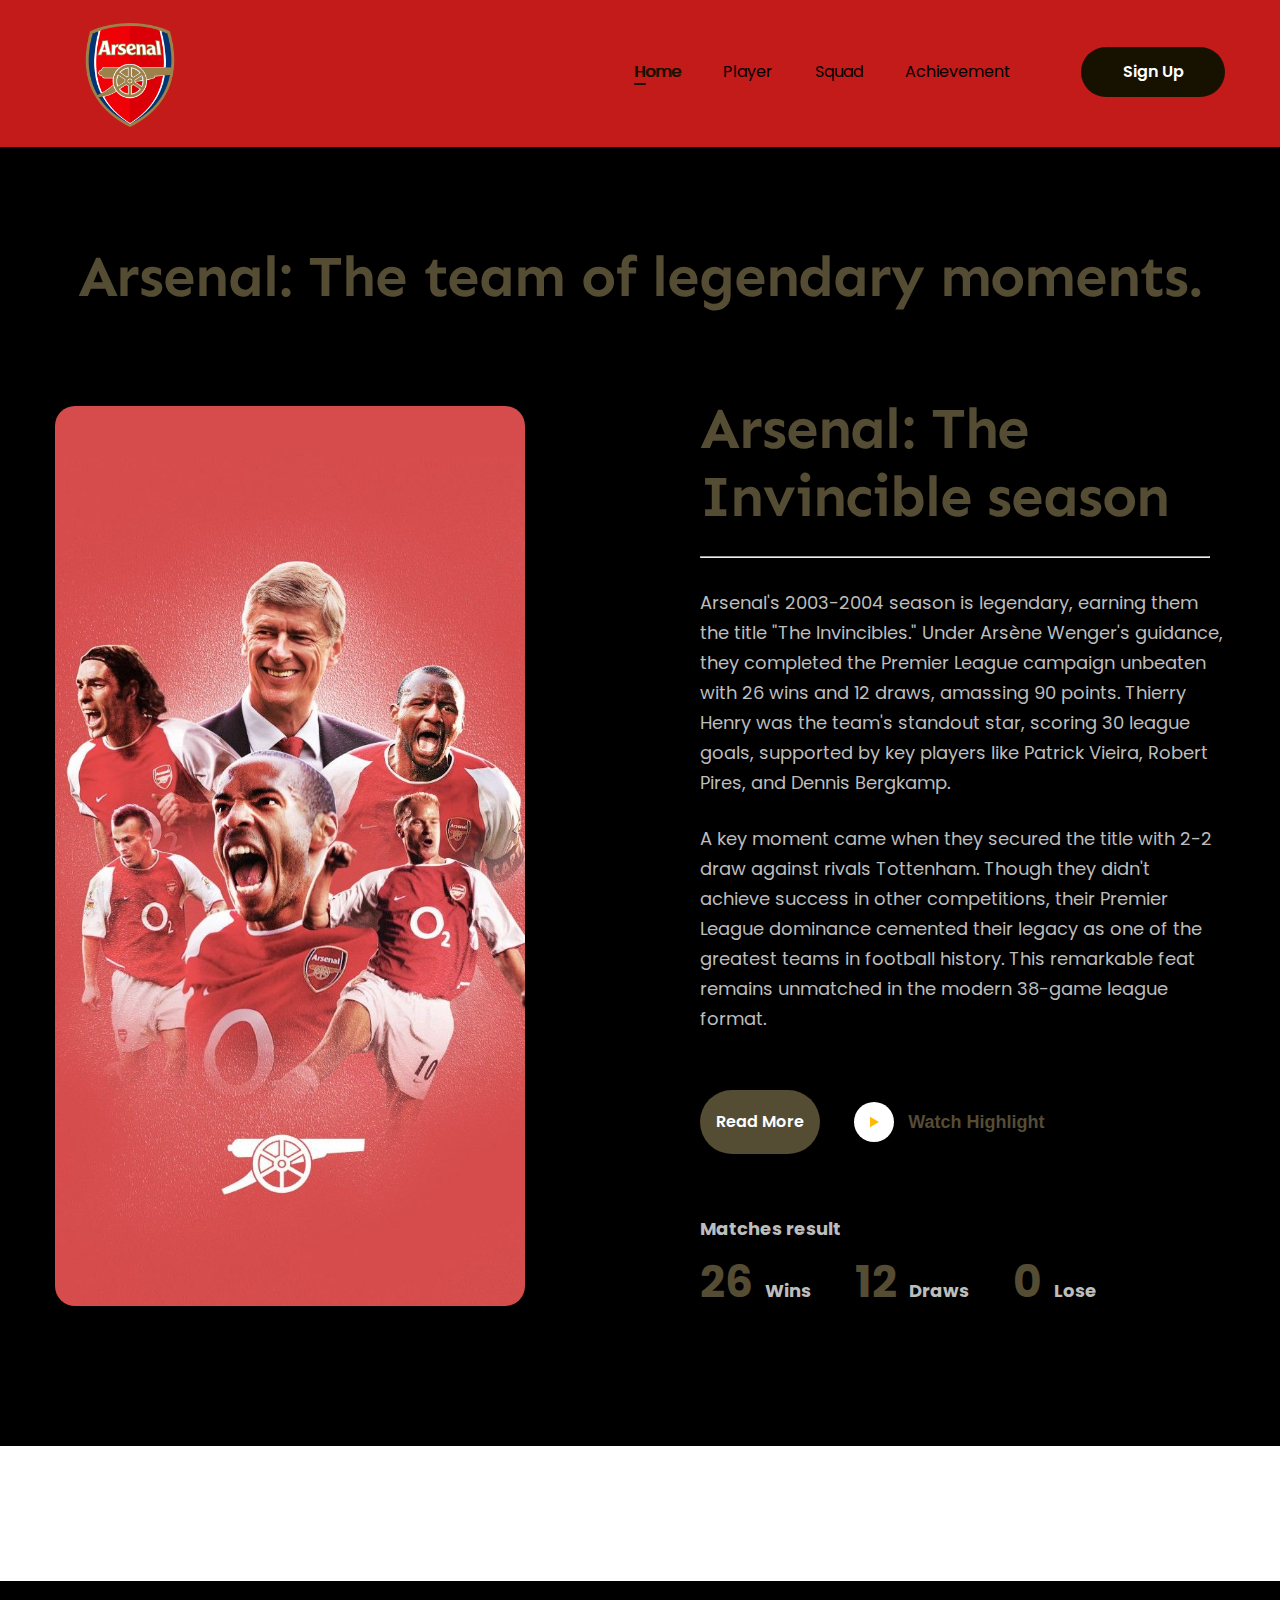
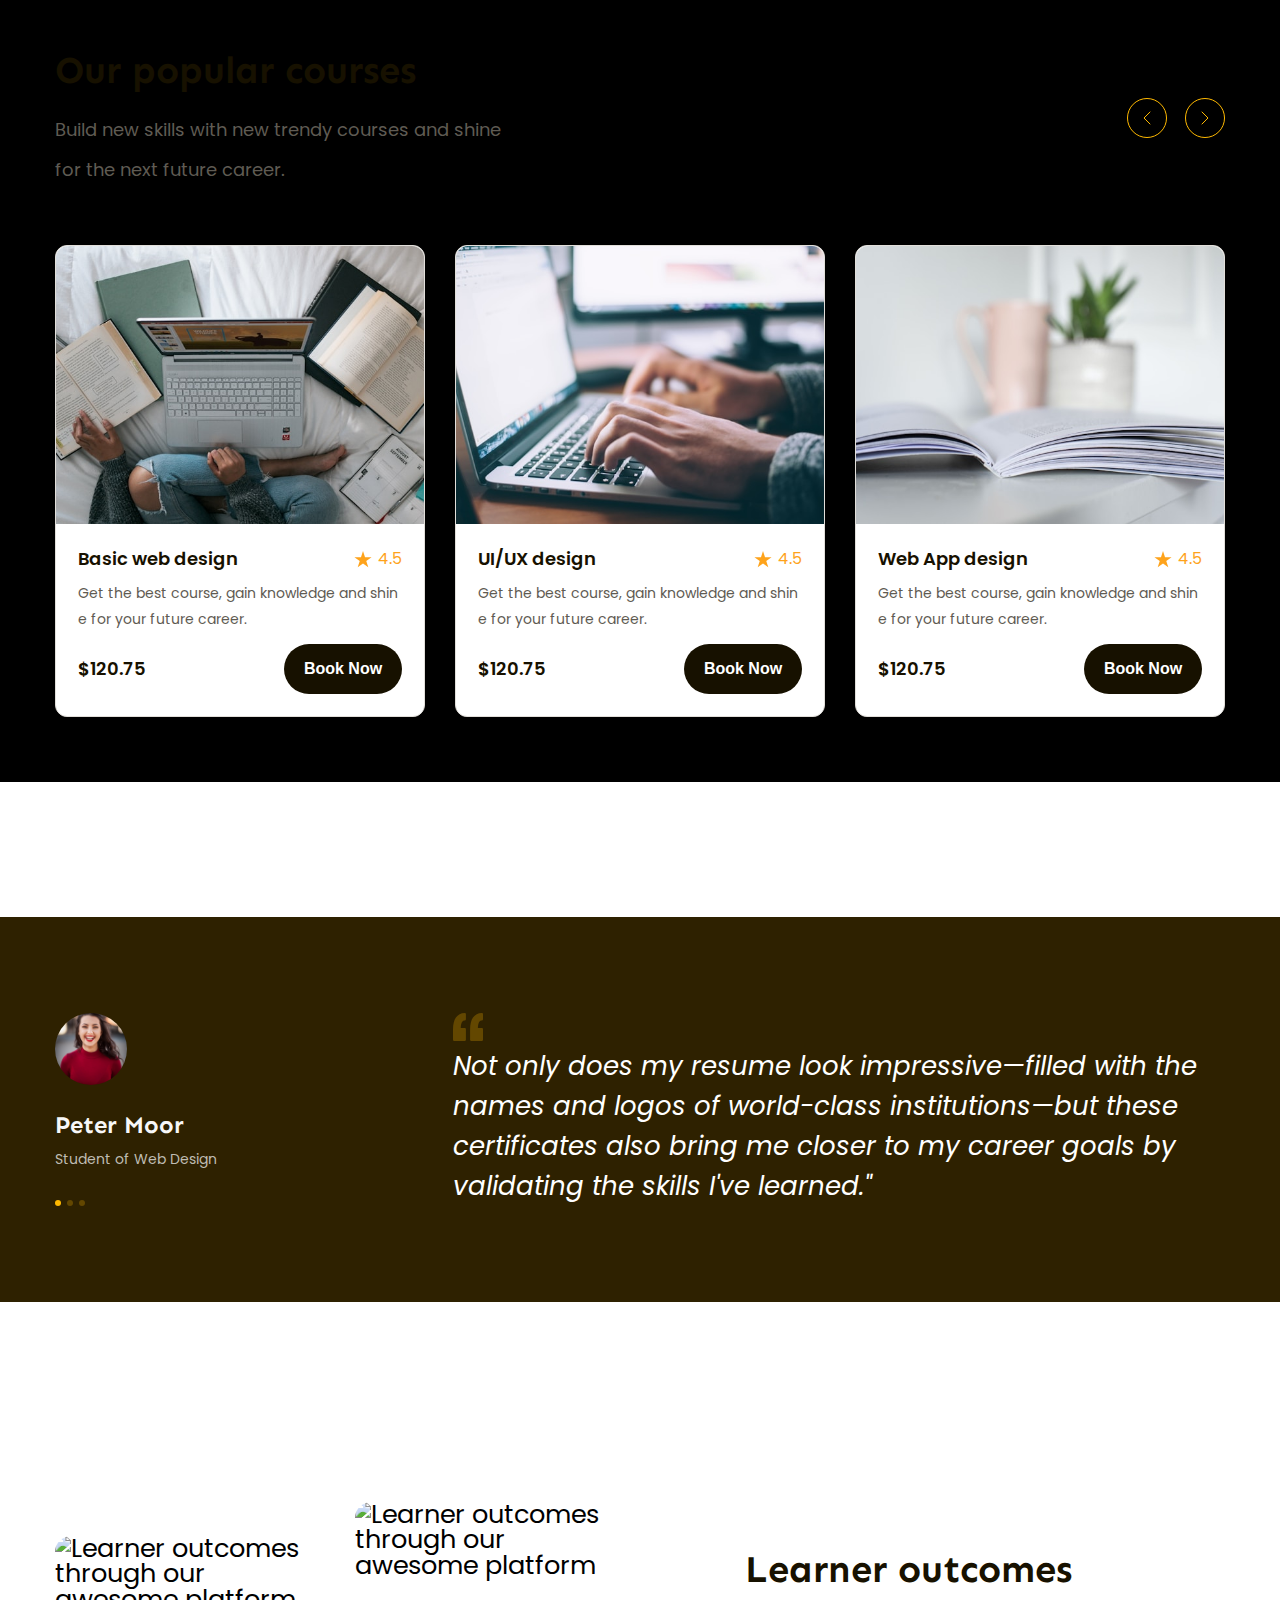
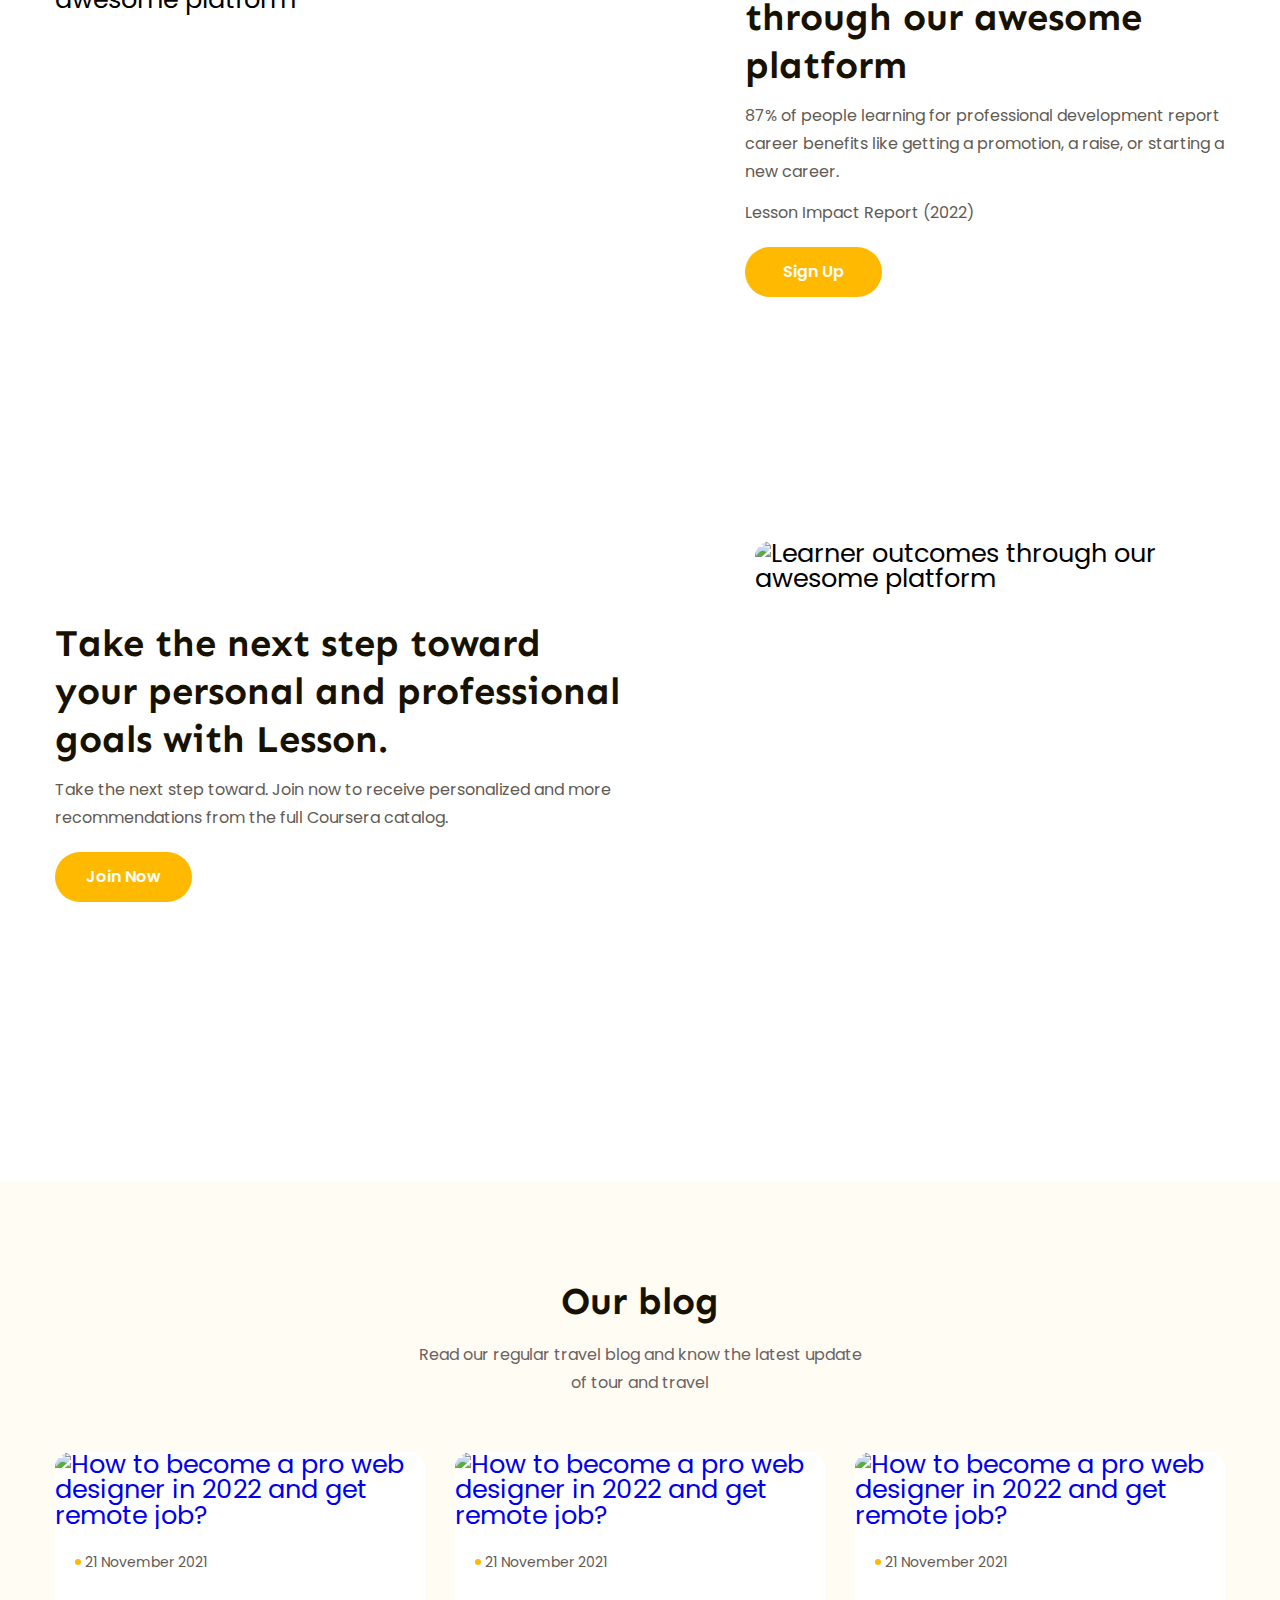
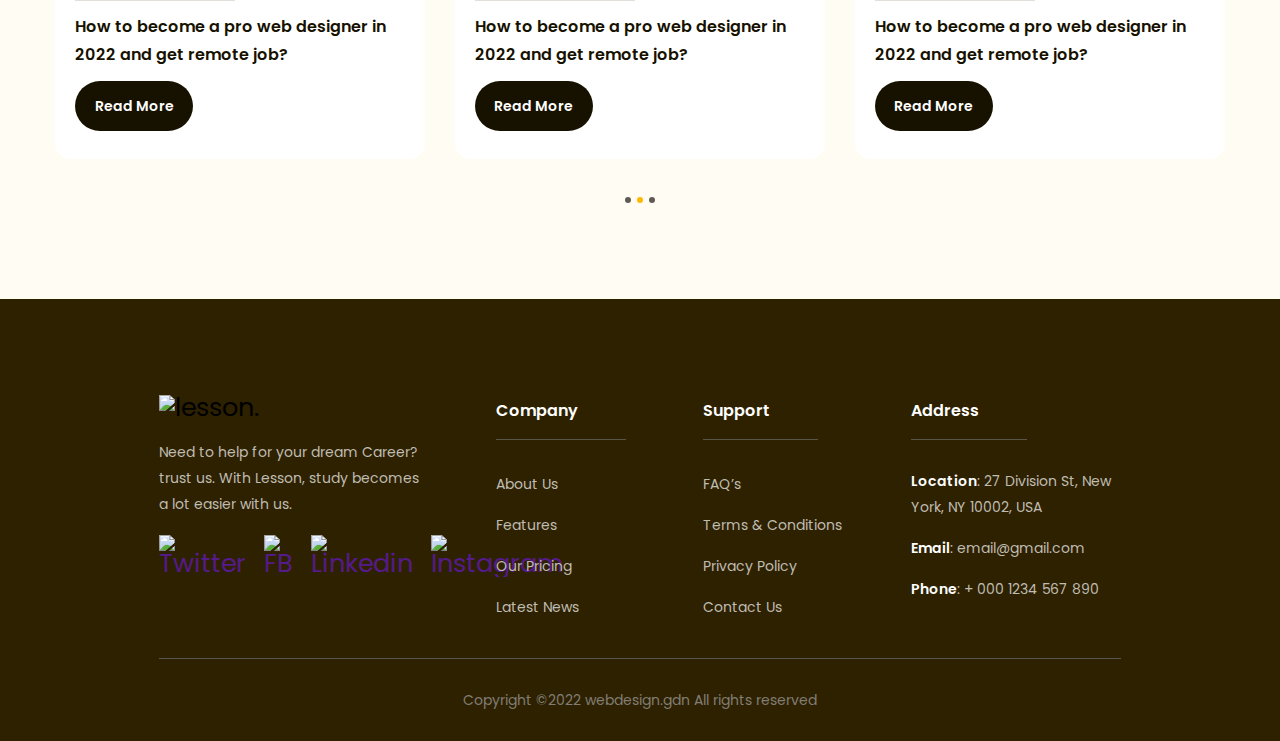
==== index.html @ 0593530b "p1 chốt page 1" ====
<!DOCTYPE html>
<html lang="vi">
  <head>
    <meta charset="UTF-8" />
    <meta name="viewport" content="width=device-width, initial-scale=1.0" />
    <!-- reset css -->
    <link rel="stylesheet" href="./assets/css/reset.css" />
    <!-- embed -->
    <link rel="preconnect" href="https://fonts.googleapis.com" />
    <link rel="preconnect" href="https://fonts.gstatic.com" crossorigin />
    <link
      href="https://fonts.googleapis.com/css2?family=Poppins:ital,wght@0,400;0,500;0,600;0,700;1,400&family=Sen:wght@700&display=swap"
      rel="stylesheet"
    />
    <!-- style -->
    <link rel="stylesheet" href="./assets/css/style.css" />
    <title>Figma to HTML</title>
  </head>
  <body>
    <!-- header -->
    <header class="header fixed">
      <div class="main-content">
        <div class="body">
          <!-- logo -->
          <img src="./pic/arsenal-fc-logo.png" alt="Lesson." class="Logo" />
          <!-- navigator -->
          <nav class="nav">
            <ul>
              <li class="active">
                <a href="#!">Home</a>
              </li>
              <li>
                <a href="#!">Player</a>
              </li>
              <li>
                <a href="#!">Squad</a>
              </li>
              <li>
                <a href="#!">Achievement</a>
              </li>
            </ul>
          </nav>
          <!-- btn -->
          <div class="action">
            <a href="#!" class="btn btn-sign-up">Sign Up</a>
          </div>
          <div class="line"></div>
        </div>
      </div>
    </header>

    <!-- main -->
    <main>
      <!-- hero -->
      <div class="hero">
        <div class="main-content">
          <h1 class="heading top">Arsenal: The team of legendary moments.</h1>
          <div class="body">
            <!-- hero left -->
            <div class="media-block">
              <img
                src="./pic/phao.jpg"
                alt="Learn without limits and spread knowledge"
                class="img"
              />
            </div>
            <!-- hero right -->
            <div class="content-block">
              <h1 class="heading">Arsenal: The Invincible season</h1>
              <hr>
              <p class="desc">
                Arsenal's 2003-2004 season is legendary, earning them the title
                "The Invincibles." Under Arsène Wenger's guidance, they
                completed the Premier League campaign unbeaten with 26 wins and
                12 draws, amassing 90 points. Thierry Henry was the team's
                standout star, scoring 30 league goals, supported by key players
                like Patrick Vieira, Robert Pires, and Dennis Bergkamp.
              </p>
              <br />
              <p class="desc">
                A key moment came when they secured the title with 2-2 draw
                against rivals Tottenham. Though they didn't achieve success in
                other competitions, their Premier League dominance cemented
                their legacy as one of the greatest teams in football history.
                This remarkable feat remains unmatched in the modern 38-game
                league format.
              </p>
              <div class="cta-group">
                <a
                  href="https://www.arsenal.com/news/explainer-arsenals-200304-invincibles#:~:text=Our%202003%2F04%20Premier%20League,earned%20the%20nickname%20the%20Invincibles."
                  target="_blank"
                  class="btn hero-cta"
                  >Read More</a
                >
                <a
                  href="https://www.youtube.com/watch?v=Z41Um_rDbVw"
                  target="blank"
                >
                  <button class="watch-video">
                    <div class="icon">
                      <img src="./icon/tamgiac.svg" alt="youtube" />
                    </div>
                    <span>Watch Highlight</span>
                  </button>
                </a>
              </div>
              <p class="desc desc-recent">Matches result</p>
              <p class="desc stats">
                <strong>26</strong> Wins <strong>12</strong> Draws
                <strong>0</strong> Lose
              </p>
            </div>
          </div>
        </div>
      </div>

      <!-- popular -->
      <div class="popular">
        <div class="main-content">
          <div class="popular-top">
            <!-- popular-left -->
            <div class="infor">
              <h2 class="heading-lv2">Our popular courses</h2>
              <p class="desc">
                Build new skills with new trendy courses and shine for the next
                future career.
              </p>
            </div>

            <!-- popular-right -->
            <div class="control">
              <button class="control-btn">
                <svg
                  width="8"
                  height="14"
                  viewBox="0 0 8 14"
                  fill="none"
                  xmlns="http://www.w3.org/2000/svg"
                >
                  <path
                    d="M7 1L1 7L7 13"
                    stroke="currentColor"
                    stroke-linecap="round"
                    stroke-linejoin="round"
                  />
                </svg>
              </button>
              <button class="control-btn">
                <svg
                  width="8"
                  height="14"
                  viewBox="0 0 8 14"
                  fill="none"
                  xmlns="http://www.w3.org/2000/svg"
                >
                  <path
                    d="M1 1L7 7L1 13"
                    stroke="currentColor"
                    stroke-linecap="round"
                    stroke-linejoin="round"
                  />
                </svg>
              </button>
            </div>
          </div>

          <div class="course-list">
            <!-- item 1 -->
            <div class="course-item">
              <a href="#!"
                ><img
                  src="./pic/windows-Pmu6-i4iyNE-unsplash.jpg"
                  alt="Basic web design"
                  class="thumb"
              /></a>
              <div class="info">
                <div class="head">
                  <h3 class="title">
                    <a class="line-clamp break-all" href="#!"
                      >Basic web design</a
                    >
                  </h3>
                  <div class="rating">
                    <img src="./icon/star.svg" alt="sao" class="star" />
                    <span class="value">4.5</span>
                  </div>
                </div>
                <p class="desc line-clamp line-2 break-all">
                  Get the best course, gain knowledge and shine for your future
                  career.
                </p>

                <div class="foot">
                  <span class="price">$120.75</span>
                  <button class="btn btn-book">Book Now</button>
                </div>
              </div>
            </div>
            <!-- item 2 -->
            <div class="course-item">
              <a href="#!"
                ><img
                  src="./pic/glenn-carstens-peters-npxXWgQ33ZQ-unsplash.jpg"
                  alt="UI/UX design"
                  class="thumb"
              /></a>
              <div class="info">
                <div class="head">
                  <h3 class="title">
                    <a class="line-clamp break-all" href="#!">UI/UX design</a>
                  </h3>
                  <div class="rating">
                    <img src="./icon/star.svg" alt="sao" class="star" />
                    <span class="value">4.5</span>
                  </div>
                </div>
                <p class="desc line-clamp line-2 break-all">
                  Get the best course, gain knowledge and shine for your future
                  career.
                </p>

                <div class="foot">
                  <span class="price">$120.75</span>
                  <button class="btn btn-book">Book Now</button>
                </div>
              </div>
            </div>
            <!-- item 3 -->
            <div class="course-item">
              <a href="#!"
                ><img
                  src="./pic/rich-tervet-1jUPdfWZgps-unsplash.jpg"
                  alt="Web App design"
                  class="thumb"
              /></a>
              <div class="info">
                <div class="head">
                  <h3 class="title">
                    <a class="line-clamp break-all" href="#!">Web App design</a>
                  </h3>
                  <div class="rating">
                    <img src="./icon/star.svg" alt="sao" class="star" />
                    <span class="value">4.5</span>
                  </div>
                </div>
                <p class="desc line-clamp line-2 break-all">
                  Get the best course, gain knowledge and shine for your future
                  career.
                </p>

                <div class="foot">
                  <span class="price">$120.75</span>
                  <button class="btn btn-book">Book Now</button>
                </div>
              </div>
            </div>
          </div>
        </div>
      </div>

      <!-- feedback -->
      <div class="feedback">
        <div class="main-content">
          <div class="feedback-list">
            <!-- item 1 -->
            <div class="feedback-item">
              <!-- block left -->
              <div class="info">
                <img
                  src="./pic/michael-dam-mEZ3PoFGs_k-unsplash.jpg"
                  alt="Peter Moor"
                  class="avatar"
                />
                <p class="member-name">Peter Moor</p>
                <p class="desc">Student of Web Design</p>
                <div class="dots">
                  <div class="dot active"></div>
                  <div class="dot"></div>
                  <div class="dot"></div>
                </div>
              </div>

              <!-- block right -->
              <div class="content">
                <img
                  src="./icon/openquotes.svg"
                  alt="open-quotes"
                  class="oepen-quotes"
                />
                <blockquote>
                  Not only does my resume look impressive—filled with the names
                  and logos of world-class institutions—but these certificates
                  also bring me closer to my career goals by validating the
                  skills I've learned."
                </blockquote>
              </div>
            </div>

            <!-- item 2 -->
            <div class="feedback-item">
              <!-- block left -->
              <div class="info">
                <img
                  src="./pic/vicky-hladynets-C8Ta0gwPbQg-unsplash.jpg"
                  alt="Peter Moor"
                  class="avatar"
                />
                <p class="member-name">Peter Moor</p>
                <p class="desc">Student of Web Design</p>
                <div class="dots">
                  <div class="dot"></div>
                  <div class="dot active"></div>
                  <div class="dot"></div>
                </div>
              </div>

              <!-- block right -->
              <div class="content">
                <img
                  src="./icon/openquotes.svg"
                  alt="open-quotes"
                  class="oepen-quotes"
                />
                <blockquote>
                  Not only does my resume look impressive—filled with the names
                  and logos of world-class institutions—but these certificates
                  also bring me closer to my career goals by validating the
                  skills I've learned."
                </blockquote>
              </div>
            </div>

            <!-- item 3 -->
            <div class="feedback-item">
              <!-- block left -->
              <div class="info">
                <img
                  src="./pic/alex-suprun-ZHvM3XIOHoE-unsplash.jpg"
                  alt="Peter Moor"
                  class="avatar"
                />
                <p class="member-name">Peter Moor</p>
                <p class="desc">Student of Web Design</p>
                <div class="dots">
                  <div class="dot"></div>
                  <div class="dot"></div>
                  <div class="dot active"></div>
                </div>
              </div>

              <!-- block right -->
              <div class="content">
                <img
                  src="./icon/openquotes.svg"
                  alt="open-quotes"
                  class="oepen-quotes"
                />
                <blockquote>
                  Not only does my resume look impressive—filled with the names
                  and logos of world-class institutions—but these certificates
                  also bring me closer to my career goals by validating the
                  skills I've learned."
                </blockquote>
              </div>
            </div>
          </div>
        </div>
      </div>

      <!-- feature 1-->
      <div class="feature">
        <div class="main-content">
          <div class="body">
            <div class="images">
              <img
                class="lower"
                src="/Figma-to-HTML/Project01/assets/img/clay-banks-TRGRf4LvMdQ-unsplash.jpg"
                alt="Learner outcomes through our awesome platform"
              />
              <img
                src="/Figma-to-HTML/Project01/assets/img/kelly-sikkema-Kl1gC0ve620-unsplash.jpg"
                alt="Learner outcomes through our awesome platform"
              />
            </div>
            <div class="content">
              <h2 class="heading-lv2">
                Learner outcomes through our awesome platform
              </h2>
              <p class="desc">
                87% of people learning for professional development report
                career benefits like getting a promotion, a raise, or starting a
                new career.
              </p>
              <p class="desc">Lesson Impact Report (2022)</p>
              <a href="#!" class="btn cta-btn">Sign Up</a>
            </div>
          </div>
        </div>
      </div>

      <!-- feature 2-->
      <div class="feature feature-2nd">
        <div class="main-content">
          <div class="body">
            <div class="images">
              <img
                src="/Figma-to-HTML/Project01/assets/img/kelly-sikkema-Kl1gC0ve620-unsplash.jpg"
                alt="Learner outcomes through our awesome platform"
              />
            </div>
            <div class="content">
              <h2 class="heading-lv2">
                Take the next step toward your personal and professional goals
                with Lesson.
              </h2>
              <p class="desc">
                Take the next step toward. Join now to receive personalized and
                more recommendations from the full Coursera catalog.
              </p>
              <a href="#!" class="btn cta-btn">Join Now</a>
            </div>
          </div>
        </div>
      </div>

      <!-- Blogs -->
      <div class="blogs">
        <div class="main-content">
          <div class="blog-top">
            <h2 class="heading-lv2">Our blog</h2>
            <p class="desc">
              Read our regular travel blog and know the latest update of tour
              and travel
            </p>
          </div>
          <div class="blog-list">
            <!-- item 1 -->
            <div class="item">
              <a href="#!"
                ><img
                  src="/Figma-to-HTML/Project01/assets/img/aaron-burden-QJDzYT_K8Xg-unsplash.jpg"
                  alt="How to become a pro web designer in 2022 and get remote job?"
                  class="thumb"
              /></a>
              <div class="info">
                <span class="date">21 November 2021</span>
                <hr width="160px" size="1px" color="#e2dfda" />
                <a href="#!">
                  <h3 class="title">
                    How to become a pro web designer in 2022 and get remote job?
                  </h3>
                </a>
                <a href="#!" class="btn">Read More</a>
              </div>
            </div>

            <!-- item 2 -->
            <div class="item">
              <a href="#!"
                ><img
                  src="/Figma-to-HTML/Project01/assets/img/annie-spratt-ORDz1m1-q0I-unsplash.jpg"
                  alt="How to become a pro web designer in 2022 and get remote job?"
                  class="thumb"
              /></a>
              <div class="info">
                <span class="date">21 November 2021</span>
                <hr width="160px" size="1px" color="#e2dfda" />
                <a href="#!">
                  <h3 class="title">
                    How to become a pro web designer in 2022 and get remote job?
                  </h3>
                </a>
                <a href="#!" class="btn">Read More</a>
              </div>
            </div>

            <!-- item 3 -->
            <div class="item">
              <a href="#!"
                ><img
                  src="/Figma-to-HTML/Project01/assets/img/siora-photography-hgFY1mZY-Y0-unsplash.jpg"
                  alt="How to become a pro web designer in 2022 and get remote job?"
                  class="thumb"
              /></a>
              <div class="info">
                <span class="date">21 November 2021</span>
                <hr width="160px" size="1px" color="#e2dfda" />
                <a href="#!">
                  <h3 class="title">
                    How to become a pro web designer in 2022 and get remote job?
                  </h3>
                </a>
                <a href="#!" class="btn">Read More</a>
              </div>
            </div>

            <!-- item 4 -->
            <div class="item">
              <a href="#!"
                ><img
                  src="/Figma-to-HTML/Project01/assets/img/aaron-burden-QJDzYT_K8Xg-unsplash.jpg"
                  alt="How to become a pro web designer in 2022 and get remot job?"
                  class="thumb"
              /></a>
              <div class="info">
                <span class="date">21 November 2021</span>
                <hr width="160px" size="1px" color="#e2dfda" />
                <a href="#!">
                  <h3 class="title">
                    How to become a pro web designer in 2022 and get remot job?
                  </h3>
                </a>
                <a href="#!" class="btn">Read More</a>
              </div>
            </div>

            <!-- item 5 -->
            <div class="item">
              <a href="#!"
                ><img
                  src="/Figma-to-HTML/Project01/assets/img/annie-spratt-ORDz1m1-q0I-unsplash.jpg"
                  alt="How to become a pro web designer in 2022 and get remot job?"
                  class="thumb"
              /></a>
              <div class="info">
                <span class="date">21 November 2021</span>
                <hr width="160px" size="1px" color="#e2dfda" />
                <a href="#!">
                  <h3 class="title">
                    How to become a pro web designer in 2022 and get remot job?
                  </h3>
                </a>
                <a href="#!" class="btn">Read More</a>
              </div>
            </div>

            <!-- item 6 -->
            <div class="item">
              <a href="#!"
                ><img
                  src="/Figma-to-HTML/Project01/assets/img/siora-photography-hgFY1mZY-Y0-unsplash.jpg"
                  alt="How to become a pro web designer in 2022 and get remot job?"
                  class="thumb"
              /></a>
              <div class="info">
                <span class="date">21 November 2021</span>
                <hr width="160px" size="1px" color="#e2dfda" />
                <a href="#!">
                  <h3 class="title">
                    How to become a pro web designer in 2022 and get remot job?
                  </h3>
                </a>
                <a href="#!" class="btn">Read More</a>
              </div>
            </div>

            <!-- item 7 -->
            <div class="item">
              <a href="#!"
                ><img
                  src="/Figma-to-HTML/Project01/assets/img/aaron-burden-QJDzYT_K8Xg-unsplash.jpg"
                  alt="How to become a pro web designer in 2022 and get remot job?"
                  class="thumb"
              /></a>
              <div class="info">
                <span class="date">21 November 2021</span>
                <hr width="160px" size="1px" color="#e2dfda" />
                <a href="#!">
                  <h3 class="title">
                    How to become a pro web designer in 2022 and get remot job?
                  </h3>
                </a>
                <a href="#!" class="btn">Read More</a>
              </div>
            </div>

            <!-- item 8 -->
            <div class="item">
              <a href="#!"
                ><img
                  src="/Figma-to-HTML/Project01/assets/img/annie-spratt-ORDz1m1-q0I-unsplash.jpg"
                  alt="How to become a pro web designer in 2022 and get remot job?"
                  class="thumb"
              /></a>
              <div class="info">
                <span class="date">21 November 2021</span>
                <hr width="160px" size="1px" color="#e2dfda" />
                <a href="#!">
                  <h3 class="title">
                    How to become a pro web designer in 2022 and get remot job?
                  </h3>
                </a>
                <a href="#!" class="btn">Read More</a>
              </div>
            </div>

            <!-- item 9 -->
            <div class="item">
              <a href="#!"
                ><img
                  src="/Figma-to-HTML/Project01/assets/img/siora-photography-hgFY1mZY-Y0-unsplash.jpg"
                  alt="How to become a pro web designer in 2022 and get remot job?"
                  class="thumb"
              /></a>
              <div class="info">
                <span class="date">21 November 2021</span>
                <hr width="160px" size="1px" color="#e2dfda" />
                <a href="#!">
                  <h3 class="title">
                    How to become a pro web designer in 2022 and get remot job?
                  </h3>
                </a>
                <a href="#!" class="btn">Read More</a>
              </div>
            </div>
          </div>

          <div class="dots">
            <span class="dot"></span>
            <span class="dot active"></span>
            <span class="dot"></span>
          </div>
        </div>
      </div>
    </main>

    <!-- footer -->
    <footer class="footer">
      <div class="main-content">
        <div class="row">
          <!-- column 1 -->
          <div class="column">
            <img
              src="/Figma-to-HTML/Project01/assets/img/logo2.svg"
              alt="lesson."
              class="logo"
            />
            <p class="desc">
              Need to help for your dream Career? trust us. With Lesson, study
              becomes a lot easier with us.
            </p>
            <div class="socials">
              <a href="">
                <img
                  src="/Figma-to-HTML/Project01/assets/icon/Twitter.svg"
                  alt="Twitter"
                  class="icon"
                />
              </a>
              <a href="">
                <img
                  src="/Figma-to-HTML/Project01/assets/icon/Facebook.svg"
                  alt="FB"
                  class="icon"
                />
              </a>
              <a href="">
                <img
                  src="/Figma-to-HTML/Project01/assets/icon/Linkedin.svg"
                  alt="Linkedin"
                  class="icon"
                />
              </a>
              <a href="">
                <img
                  src="/Figma-to-HTML/Project01/assets/icon/Instagram.svg"
                  alt="Instagram"
                  class="icon"
                />
              </a>
            </div>
          </div>
          <!-- column 2 -->
          <div class="column">
            <h3 class="title">Company</h3>
            <ul class="list">
              <li>
                <a href="#!">About Us</a>
              </li>
              <li>
                <a href="#!">Features</a>
              </li>
              <li>
                <a href="#!">Our Pricing</a>
              </li>
              <li>
                <a href="#!">Latest News</a>
              </li>
            </ul>
          </div>
          <!-- column 3 -->
          <div class="column">
            <h3 class="title">Support</h3>
            <ul class="list">
              <li>
                <a href="#!">FAQ’s</a>
              </li>
              <li>
                <a href="#!">Terms & Conditions</a>
              </li>
              <li>
                <a href="#!">Privacy Policy</a>
              </li>
              <li>
                <a href="#!">Contact Us</a>
              </li>
            </ul>
          </div>
          <!-- column 4 -->
          <div class="column">
            <h3 class="title">Address</h3>
            <ul class="list">
              <li>
                <a href="#!"
                  ><strong>Location</strong>: 27 Division St, New York, NY
                  10002, USA</a
                >
              </li>
              <li>
                <a href="#!"><strong>Email</strong>: email@gmail.com</a>
              </li>
              <li>
                <a href="#!"><strong>Phone</strong>: + 000 1234 567 890</a>
              </li>
            </ul>
          </div>
        </div>

        <!-- copyright -->
        <div class="copyright">
          <p>Copyright ©2022 webdesign.gdn All rights reserved</p>
        </div>
      </div>
    </footer>
  </body>
</html>
---- assets/css/style.css ----
* {
    box-sizing: border-box;
  }
  
  :root {
    --font-heading: "Sen", sans-serif;
    --primary-color: #ffb900;
  }
  
  html {
    font-style: 62.5%;
  }
  
  /* khôi phục cỡ chữ mặc định theo rem */
  
  body {
    font-size: 1.6rem;
    font-family: "Poppins", sans-serif;
  }
  
  /* =============common============ */
  a {
    text-decoration: none;
    font-family: "Poppins", sans-serif;
  }
  
  .heading-lv2 {
    color: #171100;
    font-family: var(--font-heading);
    font-size: 38px;
    font-weight: 700;
    line-height: 48px;
    letter-spacing: normal;-0.76px
  }
  
  .btn {
    display: inline-block;
    min-width: 118px;
    padding: 0 16px;
    line-height: 50px;
    color: #fff;
    text-align: center;
    font-size: 16px;
    font-weight: 600;
    border-radius: 999px;
    background-color: #171100;
  }
  
  .btn:hover {
    opacity: 0.9;
    cursor: pointer;
  }
  
  .header .btn-sign-up {
    min-width: 144px;
    margin-left: 49px;
    margin-bottom: 4px;
  }
  
  .main-content {
    width: 1170px;
    max-width: calc(100% - 48px);
    margin-left: auto;
    margin-right: auto;
  }
  
  .line-clamp {
    display: -webkit-box;
    -webkit-line-clamp: var(--line-clamp, 1);
    -webkit-box-orient: vertical;
    overflow: hidden;
  }
  
  .line-clamp.line-2 {
    --line-clamp: 2;
  }
  
  .break-all {
    word-break: break-all;
  }
  
  /* =============header============= */
  
  .header {
    background: #c31a1a;
    top: -0.0000001px;
    margin-bottom: 0px;
  } 
  
  /* .line {
  width: 100%;
  height: 60px; 
  background-color: red; 
  position: absolute;
  top: 42%; 
  left: 0;
  z-index: -1;
  } */
  
  .header.fixed {
    z-index: 1;
    position: sticky;
  }
  
  .header .body {
    display: flex;
    align-items: center;
    padding: -1px 0 8px;
    
  }
  
  .header .body .Logo {
    width: 150px;
    height: 150px;
    object-fit: cover;
    margin-bottom: -3px;
    margin-top: 0;
  }

  .nav {
    margin-left: auto;
    margin-bottom: 10px;
  }
  
  .nav ul {
    display: flex;
  }
  
  .nav a {
    color: black;
    font-size: 1rem;
    padding: 8px 21px;
    position: relative;
  }
  
  .nav li.active a,
  .nav a:hover {
    color: #171100;
    text-shadow: 1px 0 0 currentColor;
  }
  
  .nav li.active a::after {
    position: absolute;
    left: 21px;
    bottom: 6px;
    display: block;
    content: "";
    width: 12px;
    height: 2px;
    border-radius: 1px;
    background: #171100;
  }
  
  /* ====================hero=================== */
  .hero {
    padding: 56px 0 65px;
    background: black;
  }
  
  .hero .main-content .top:first-child {
    padding-top: 40px;
    padding-bottom: 95px;
    align-items: center;
    justify-self: center;
    color: #554c34;
  }

  .hero .body {
    display: flex;
  }
  
  hr {
    margin-top: 25px;
    margin-right: 15px;
  }
   
  /* ================hero-left================== */
  .hero .media-block {
    width: 48%;
    position: relative;
  }
  
  .hero .content-block {
    width: 52%;
    margin-top: -75px;
  }
  
  .hero .body .media-block .img {
    width: 470px;
    height: 900px;
    object-fit: cover;
    border-radius: 20px;

  }
  
  .hero .hero-summary {
    padding: 24px;
    width: 270px;
    position: absolute;
    bottom: 48px;
    right: 0;
    border-radius: 12px;
    background: #ffffff;
    box-shadow: 0px 16px 32px 0px rgba(0, 0, 0, 0, 05);
  }
  
  .hero-summary .item {
    display: flex;
    align-items: center;
  }
  
  .hero-summary .item + .item {
    margin-top: 22px;
  }
  
  .hero-summary .icon {
    width: 48px;
    height: 48px;
    border-radius: 50%;
    display: flex;
    justify-content: center;
    align-items: center;
    background-color: #fff9e8;
  }
  
  .hero-summary .icon2 {
    background-color: #fcefff;
  }
  
  .hero-summary .icon3 {
    background-color: #eceaff;
  }
  
  .hero-summary .info {
    margin-left: 16px;
  }
  
  .hero-summary .info .label {
    color: #5f5b53;
    font-size: 14px;
    font-style: normal;
    font-weight: 400;
    line-height: 26px;
  }
  
  .hero-summary .info .title {
    color: #171100;
    font-size: 18px;
    font-weight: 600;
    line-height: 30px;
  }
  
  /* ==================hero-right==================== */
  .hero {
    padding: 56px 0 135px;
  }

  .hero .content-block {
    width: 60%;
    padding-left: 130px;
    padding-top: 64px;
  }
  
  .hero .heading {
    color: #554c34;
    font-family: var(--font-heading);
    font-size: 58px;
    font-style: normal;
    font-weight: 700;
    line-height: 68px;
    letter-spacing: -1.16px;
  }
  
  .hero .desc {
    color: #bdbdbd;
    margin: 30px 0 -30px;
    font-size: 18px;
    line-height: 30px;
  }
  
  
  .hero .cta-group {
    display: flex;
    margin-top: 86px;
    align-items: center;
  }
  
  .hero-cta {
    min-width: 80px;
    line-height: 64px;
    background-color: #554c34;
  }
  
  .hero .watch-video {
    border: none;
    background: transparent;
    display: flex;
    align-items: center;
    margin-left: 28px;
    align-items: center;
    cursor: pointer;
  }
  
  .hero .watch-video .icon {
    display: flex;
    align-items: center;
    justify-content: center;
    width: 40px;
    height: 40px;
    border-radius: 40px;
    background: #ffffff;
    box-shadow: 0px 8px 16px 0px rgba(0, 0, 0, 0.07);
  }
  
  .hero .watch-video span {
    margin-left: 14px;
    color: #554c34;
    font-size: 18px;
    font-weight: 600;
    line-height: 30px;
  }
  
  .hero .desc-recent {
    margin-top: 60px;
    margin-bottom: -7px;
    font-weight: 700;
  }
  
  .hero .stats {
    margin-top: 18px;
    font-weight: 700;
  }
  
  .hero .stats strong {
    margin-right: 8px;
    color: #554c34;
    font-size: 44px;
    font-weight: 700;
    line-height: 54px;
  }
  
  .hero .stats strong:nth-child(2) {
    margin-left: 40px;
  }

  .hero .stats strong:nth-child(3) {
    margin-left: 40px;
  }
  
  /* ===================popular================= */
  .popular {
    padding: 65px 0;
    margin-top: 135px;
    background: black;
  }
  
  .popular-top {
    display: flex;
    align-items: center;
    justify-content: space-between;
  }
  
  .popular-top .desc {
    margin-top: 16px;
    width: 458px;
    color: #5f5b53;
    font-size: 18px;
    font-weight: 400;
    line-height: 40px;
  }
  
  .popular-top .control {
    display: flex;
    gap: 18px;
  }
  
  .popular-top .control-btn {
    display: flex;
    background: transparent;
    justify-content: center;
    align-items: center;
    width: 40px;
    height: 40px;
    border-radius: 50%;
    color: var(--primary-color);
    border: 1px solid var(--primary-color);
  }
  
  .popular-top .control-btn:hover {
    background-color: var(--primary-color);
    color: #fff;
    cursor: pointer;
  }
  
  .popular .course-list {
    margin-top: 55px;
    display: flex;
    gap: 30px;
  }
  
  .popular .course-item {
    flex: 1;
    border-radius: 12px;
    border: 1px solid #e2dfda;
    background: #fff;
  }
  
  .popular .course-item:hover {
    border: 1px solid transparent;
    border-radius: 12px;
    background: #fff;
    box-shadow: 0px 18px 38px 0px rgba(0, 0, 0, 0.05);
  }
  
  .popular .course-item .thumb {
    width: 100%;
    height: 278px;
    object-fit: cover;
    border-radius: 12px 12px 0px 0px;
  }
  
  .popular .course-item .info {
    padding: 16px 22px 22px;
  }
  
  .popular .course-item .foot,
  .popular .course-item .rating, 
  .popular .course-item .head {
    display: flex;
    align-items: center;
    justify-content: space-between;
  }
  
  .popular .course-item .title a{
    color: #171100;
    font-size: 18px;;
    font-weight: 600;
    line-height: 30px;
  }
  
  .popular .rating .value {
    margin-left: 6px;
    color: #fea31b;
    font-size: 16px;
    line-height: 26px;
  }
  
  .popular .course-item .desc {
    margin-top: 6px;
    color: #5f5b53;
    font-size: 14px;
    line-height: 26px;
  }
  
  .popular .course-item .foot {
    margin-top: 12px;
  }
  
  .popular .course-item .price {
    color: #171100;
    font-size: 18px;
    font-weight: 600;
    line-height: 30px;
  }
  
  .popular .course-item .btn-book {
    border: none;
  }
  
  .popular .course-item .btn-book:hover {
    background: var(--primary-color);
  }
  
  /* ====================feedback================ */
  .feedback {
    margin-top: 135px;
    padding: 96px 0;
    background: #2e2100;
  }
  
  .feedback-list {
    display: flex;
    overflow: hidden;
  }
  
  .feedback-item {
    width: 100%;
    display: flex;
    flex-shrink: 0;
    /* transform: translateX(-100%); */
    /* transition: all ease 0.5s; */
  }
  
  .feedback-item .avatar {
    width: 72px;
    height: 72px;
    border-radius: 50%;
    object-fit: cover;
  }
  
  .feedback-item .info .member-name {
    margin-top: 18px;
    color: #f7f7f7;
    font-family: var(--font-heading);
    font-size: 24px;
    font-weight: 700;
    line-height: 34px;
  }
  
  .feedback-item .info .desc {
    margin-top: 4px;
    color: #bfbcb2;
    font-size: 14px;
    font-weight: 400;
    line-height: 26px;
  }
  .feedback-item .dots {
    display: flex;
    margin-top: 28px;
    gap: 6px;
  }
  
  .feedback-item .dot {
    height: 6px;
    width: 6px;
    border-radius: 50%;
    background: #634700;
    cursor: pointer;
  }
  
  .feedback-item .dot.active {
    background: var(--primary-color);
    cursor: default;
  }
  
  .feedback-item .content {
    width: 66%;
    margin-left: auto;
  }
  
  .feedback-item blockquote {
    color: #fff;
    font-size: 26px;
    font-style: italic;
    line-height: 40px;
    
  }
  
  /* ===================feature 1================= */
  
  .feature {
    margin-top: 135px;
    padding: 65px 0;
  }
  
  .feature .body {
    display: flex;
    justify-content: space-between;
  }
  
  .feature .images {
    display: flex;
    gap: 30px;
  }
  
  .feature .images img {
    width: 270px;
    height: 405px;
    object-fit: cover;
    border-radius: 16px;
  }
  
  .feature .lower {
    margin-top: 34px;
  }
  
  .feature .content {
    width: 41%;
    display: flex;
    flex-direction: column;
    justify-content: center;
  }
  
  .feature .desc {
    margin-top: 13px;
    color: #5f5b53;
    font-size: 16px;
    line-height: 28px;
  }
  
  .feature .cta-btn {
    background: var(--primary-color);
    margin-top: 20px;
    width: 137px;
    height: 50px;
  }
  
  /* ===================feature 2================= */
  
  .feature-2nd {
    margin-top: 70px;
  }
  
  .feature-2nd .body {
    flex-direction: row-reverse;
  }
  
  .feature-2nd .images img {
    width: 470px;
    height: 440px;
    object-fit: cover;
  }
  
  .feature-2nd .content {
    width: 49%;
  }
  
  /* ======================Blogs================= */
  
  .blogs {
    margin-top: 135px;
    padding: 96px 0;
    background: #fffcf4;
  }
  
  .blogs .blog-top {
    text-align: center;
  }
  
  .blogs .blog-top .desc {
    margin: 16px auto 0;
    width: 448px;
    color: #696262;
    font-size: 16px;
    font-weight: 400;
    line-height: 28px;
  }
  
  .blogs .blog-list {
    display: flex;
    margin-top: 55px;
    gap: 30px;
    overflow: hidden;
  }
  
  .blogs .item {
    width: calc(33.33% - 20px);
    border-radius: 16px;
    background: #fff;
    flex-shrink: 0;
    /* transition: all ease 0.5s; */
    /* transform: translateX(-100%); */
  }
  
  .blogs .item:hover {
    box-shadow: 0px 16px 32px 0px rgba(0, 0, 0, 0.05);
  }
  
  .blogs .item .thumb {
    width: 100%;
    height: 250px;
    object-fit: cover;
    border-radius: 16px 16px 0 0;
  }
  
  .blogs .item .info {
    padding: 20px 20px 28px;
  }
  
  .blogs .item .date {
    position: relative;
    display: flex;
    color: #5f5b53;
    font-size: 14px;
    font-weight: 400;
    line-height: 26px;
    align-items: center;
  }
  
  .blogs .item .date::before {
    content: "";
    margin-right: 4px;
    display: inline-block;
    width: 6px;
    height: 6px;
    border-radius: 50%;
    background: var(--primary-color);
  }
  
  /* .blogs .item .date::after {
    position: absolute;
    left: 0;
    bottom: 0;
    content: "";
    display: inline-block;
    width: 160px;
    height: 5px;
    border-radius: 0.5px;
    color: #102152;
  } */
  
  .blogs hr {
    margin-left: 0px;
    height: 1px;
  }
  
  .blogs .item .title {
    color: #171100;
    font-size: 16px;
    margin-top: 12px;
    font-weight: 600;
    line-height: 28px;
  }
  
  .blogs .item .btn {
    margin-top: 12px;
    font-size: 14px;
  }
  
  .blogs .item .btn:hover {
    background: var(--primary-color);
  }
  
  .blogs .dots {
    display: flex;
    gap: 6px;
    justify-content: center;
    margin-top: 38px;
  }
  
  .blogs .dots .dot {
    width: 6px;
    height: 6px;
    border-radius: 50%;
    background: #5f5b53;
    cursor: pointer;
  }
  
  .blogs .dot.active {
    background: var(--primary-color);
    cursor: default;
  }
  
  /* =====================footer================== */
  
  footer {
    background: #2e2100;
    padding: 96px 135px 0;
  }
  
  .footer .row {
    display: flex;
    border-bottom: 1px solid #59554b;
    padding-bottom: 38px;
  }
  
  .footer .row .column {
    width: 21.6%;
  }
  
  .footer .row .column:first-child {
    width: 35%;
  }
  
  .footer .desc {
    margin-top: 18px;
    max-width: 267px;
    color: #bfbcb2;
    font-size: 14px;
    font-weight: 400;
    line-height: 26px;
  }
  
  .footer .socials {
    display: flex;
    gap: 18px;
    margin-top: 18px;
  }
  
  .footer .title {
    padding-bottom: 14px;
    padding-right: 48px;
    display: inline-block;
    border-bottom: 1px solid #59554b;
    color: #fff;
    font-size: 16px;
    font-weight: 600;
    line-height: 28px;
  }
  
  .footer .list {
    margin-top: 28px;
  }
  
  .footer .list a {
    display: inline-block;
    margin-bottom: 12px;
    color: #bfbcb2;
    font-size: 14px;
    font-weight: 400;
    line-height: 26px;
  }
  
  .footer .list a:hover {
    color: #fff;
  }
  
  .footer .list li:last-child a{
    margin-bottom: 0;
  }
  
  .footer .list strong {
    color: #fff;
    font-size: 14px;
    font-weight: 600;
    line-height: 26px;
  }
  
  .footer .copyright {
    padding: 28px 0;
    color: #807d74;
    text-align: center;
    font-size: 14px;
    font-weight: 400;
    line-height: 26px;
  }
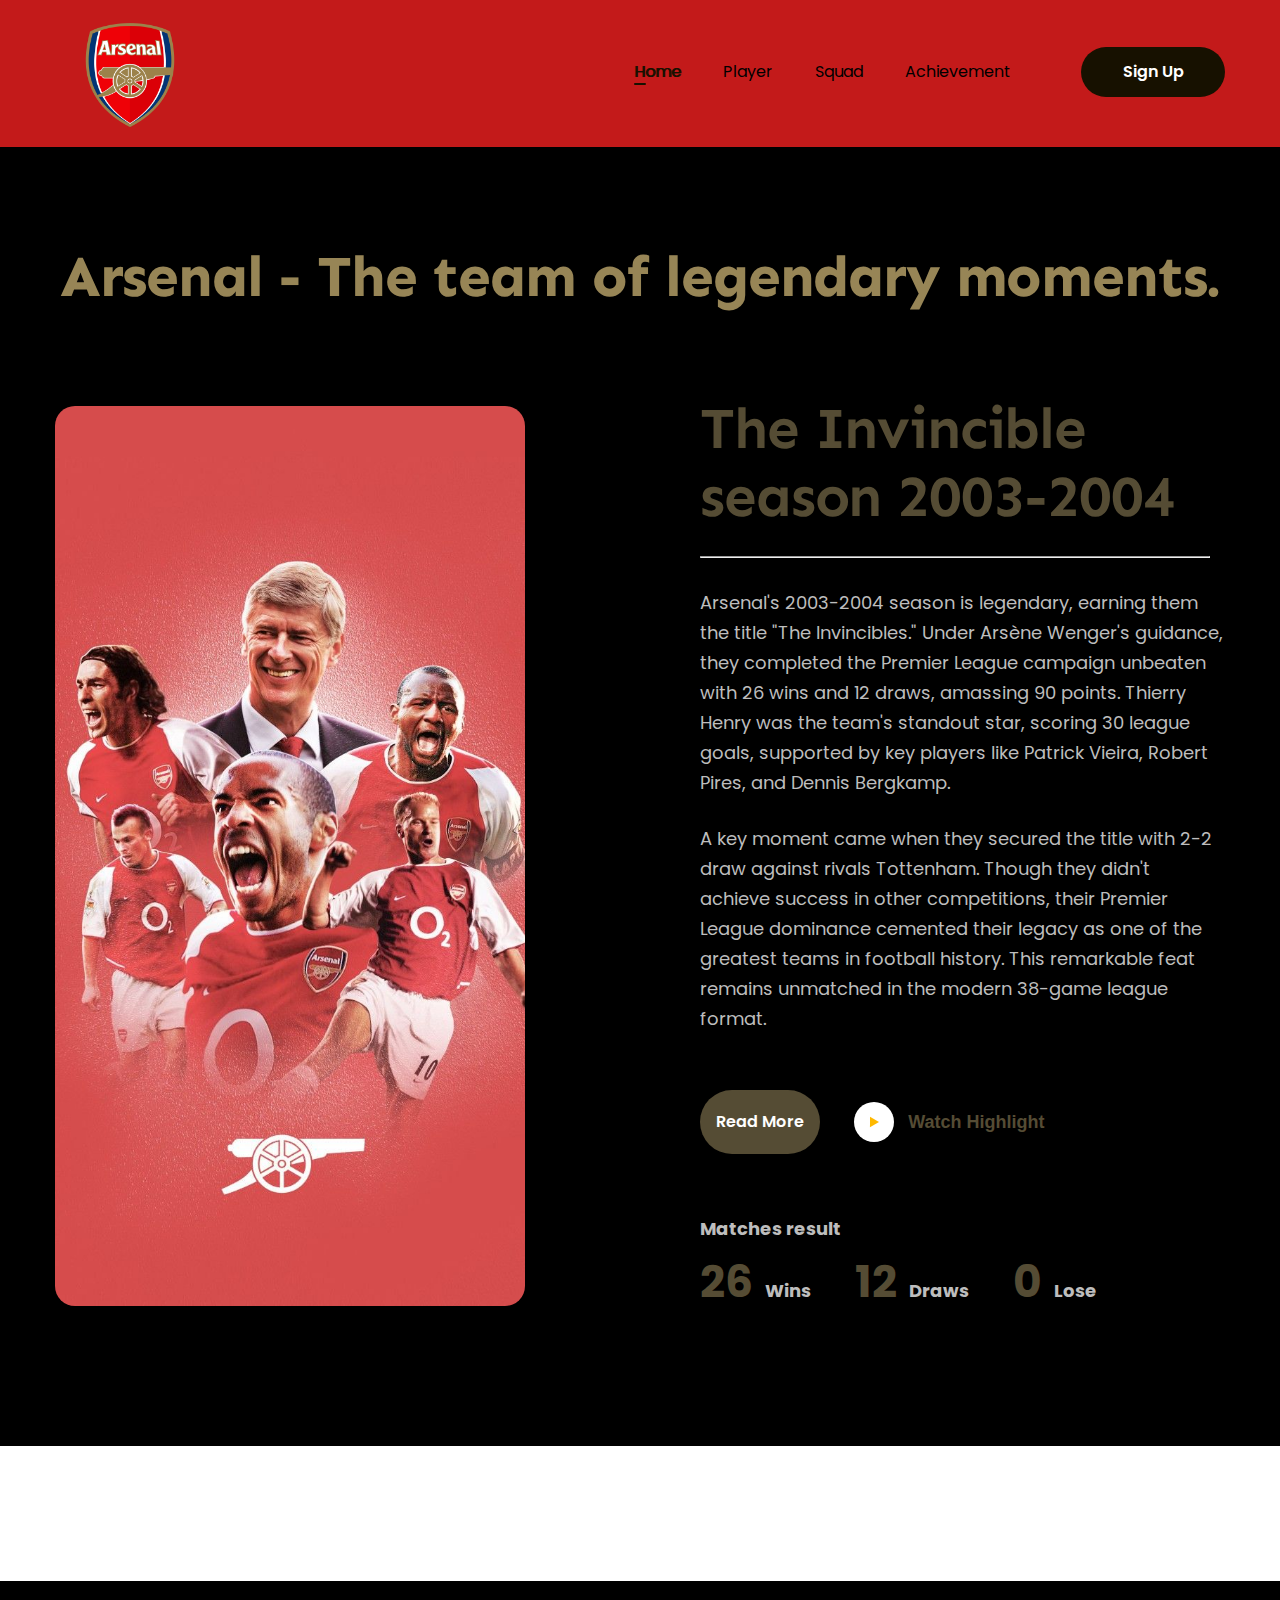
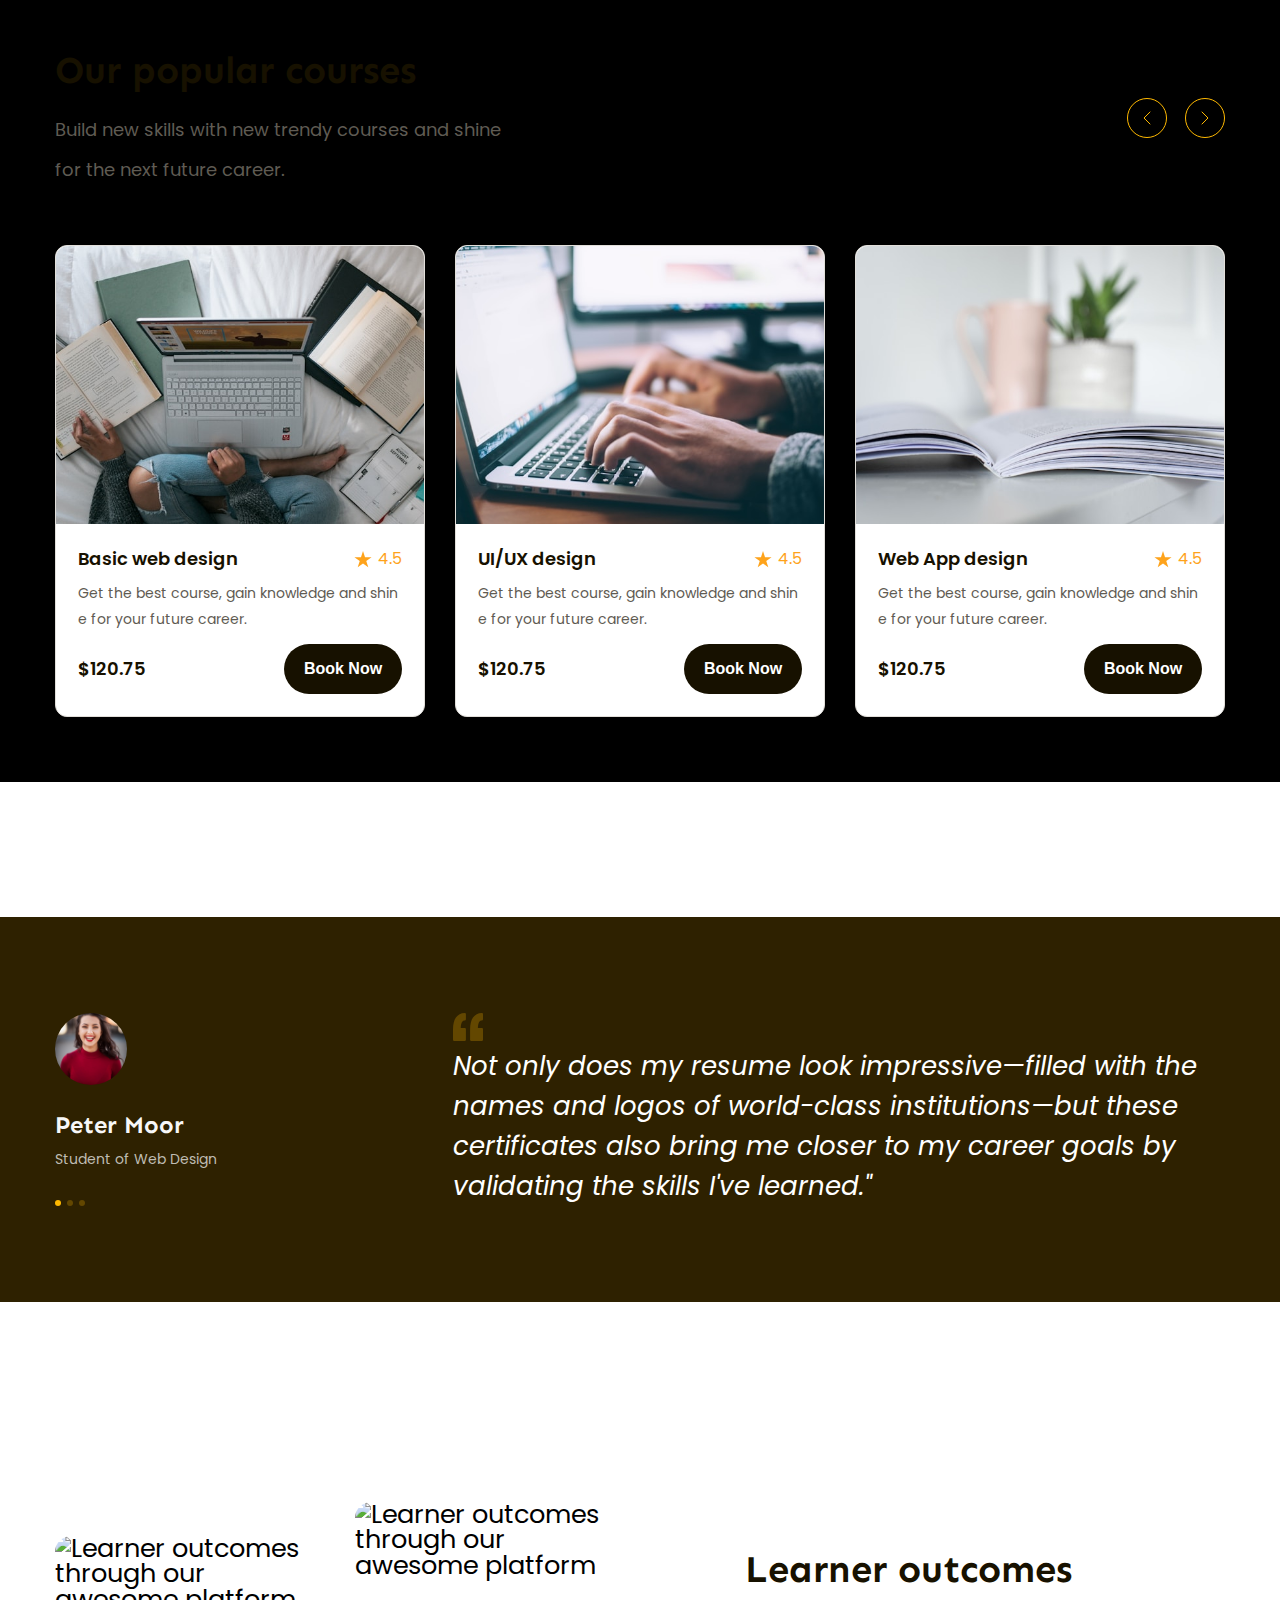
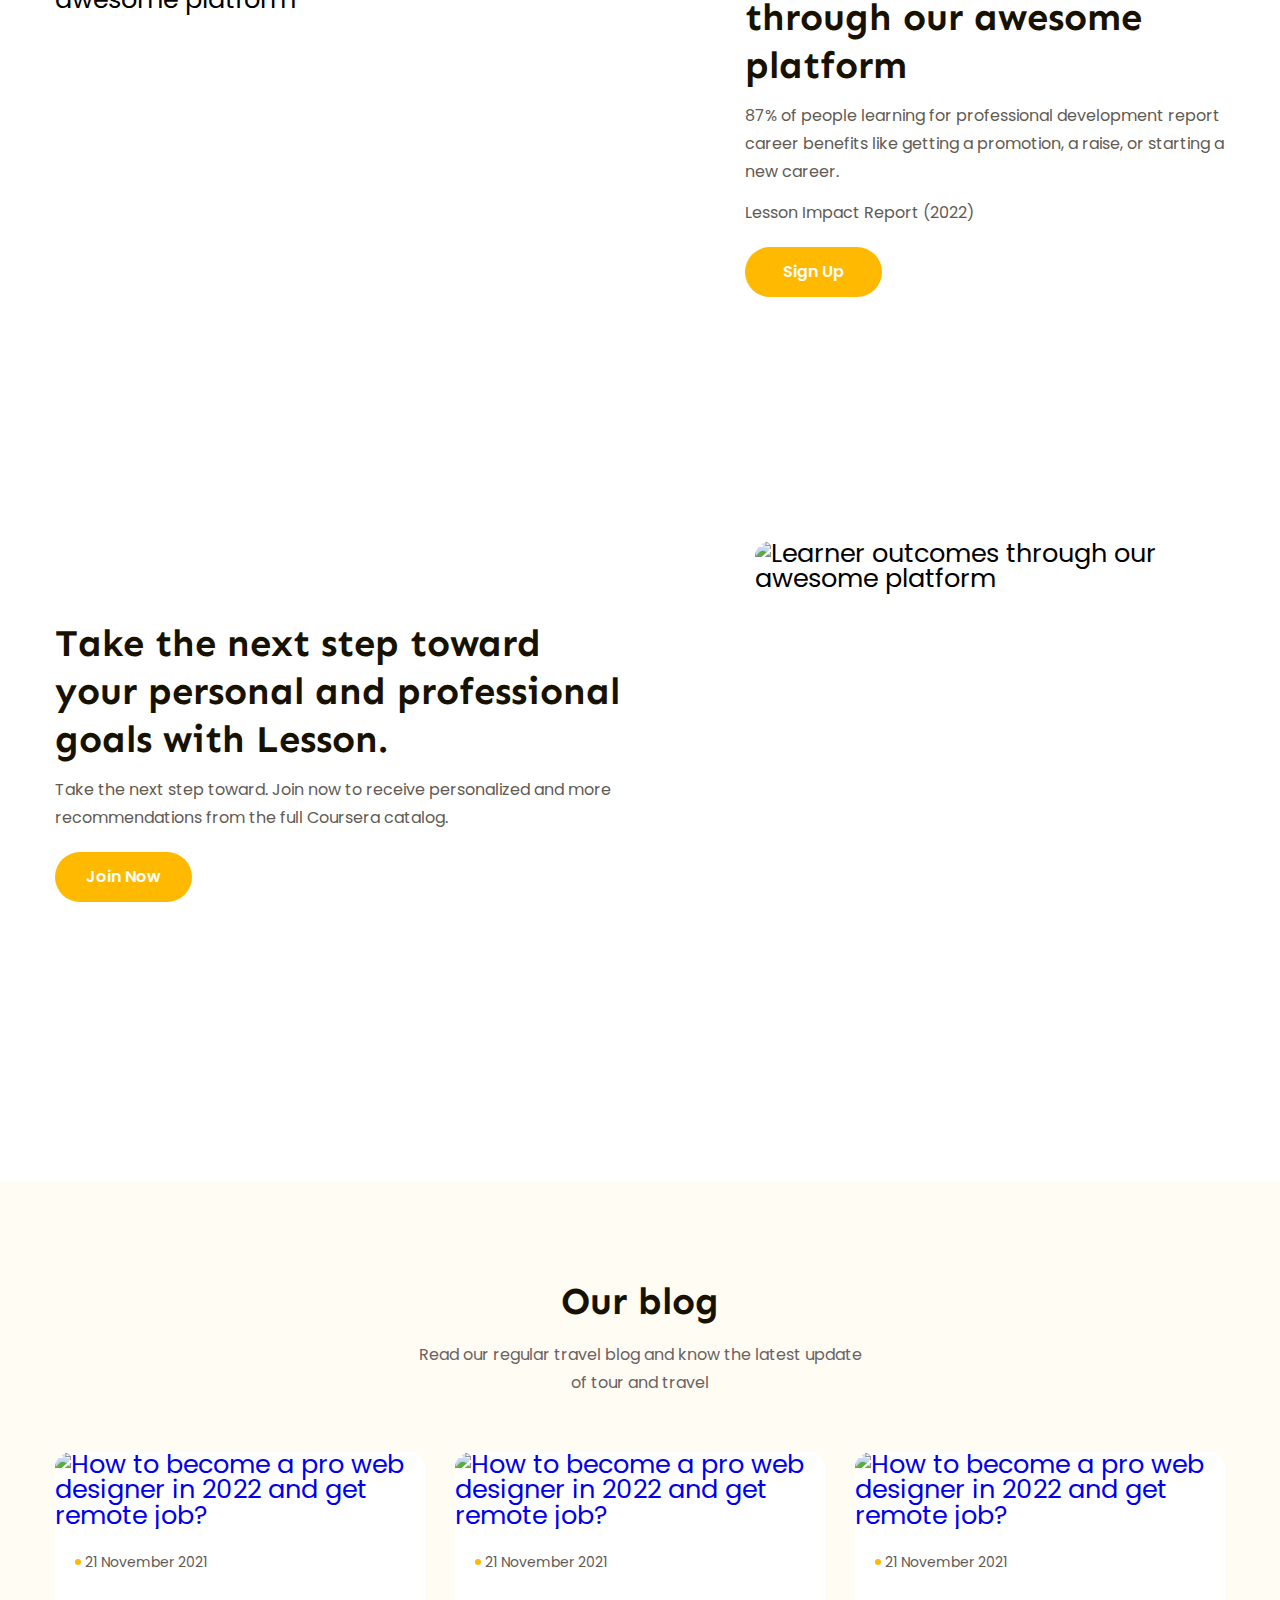
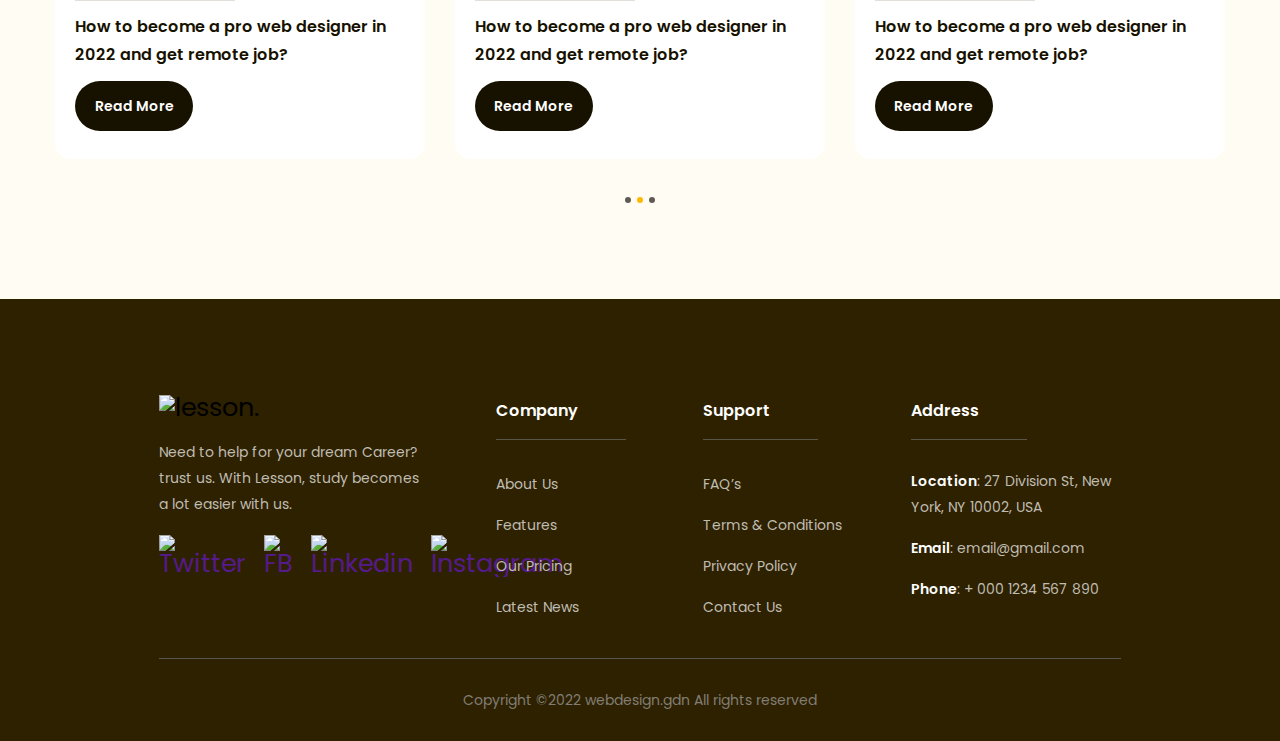
==== commit 8e85b53c: "p1.1 retake page 1" ====
--- a/index.html
+++ b/index.html
@@ -9,7 +9,7 @@
     <link rel="preconnect" href="https://fonts.googleapis.com" />
     <link rel="preconnect" href="https://fonts.gstatic.com" crossorigin />
     <link
-      href="https://fonts.googleapis.com/css2?family=Poppins:ital,wght@0,400;0,500;0,600;0,700;1,400&family=Sen:wght@700&display=swap"
+      href="https://fonts.googleapis.com/css2?family=Poppins:ital,wght@0,400;0,500;0,600;0,700;0,900;1,400&family=Sen:wght@700&display=swap"
       rel="stylesheet"
     />
     <!-- style -->
@@ -54,7 +54,7 @@
       <!-- hero -->
       <div class="hero">
         <div class="main-content">
-          <h1 class="heading top">Arsenal: The team of legendary moments.</h1>
+          <h1 class="heading top">Arsenal - The team of legendary moments.</h1>
           <div class="body">
             <!-- hero left -->
             <div class="media-block">
@@ -66,7 +66,7 @@
             </div>
             <!-- hero right -->
             <div class="content-block">
-              <h1 class="heading">Arsenal: The Invincible season</h1>
+              <h1 class="heading">The Invincible season 2003-2004</h1>
               <hr>
               <p class="desc">
                 Arsenal's 2003-2004 season is legendary, earning them the title
--- a/assets/css/style.css
+++ b/assets/css/style.css
@@ -162,7 +162,10 @@
     padding-bottom: 95px;
     align-items: center;
     justify-self: center;
-    color: #554c34;
+    font-family: "Sen", sans-serif;
+    font-weight: 750;
+    font-style: normal;
+    color: #978556;
   }
 
   .hero .body {
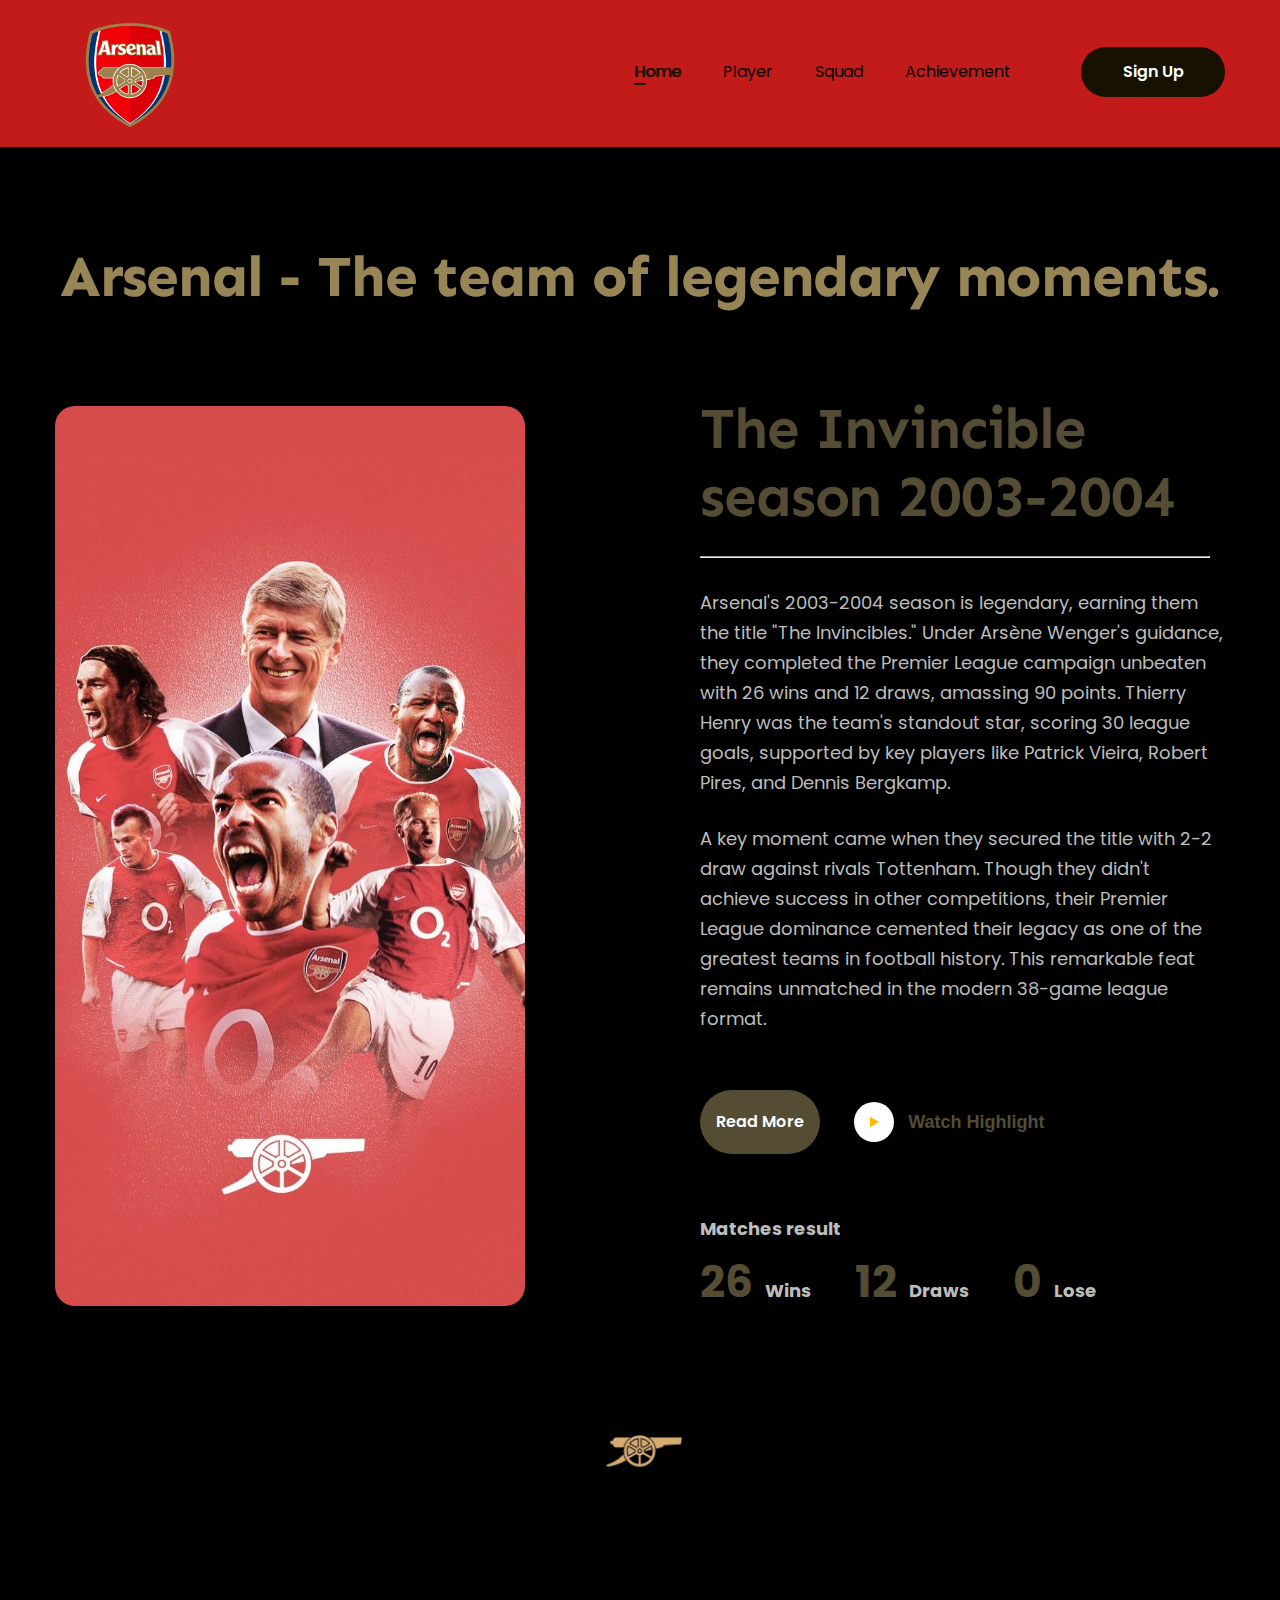
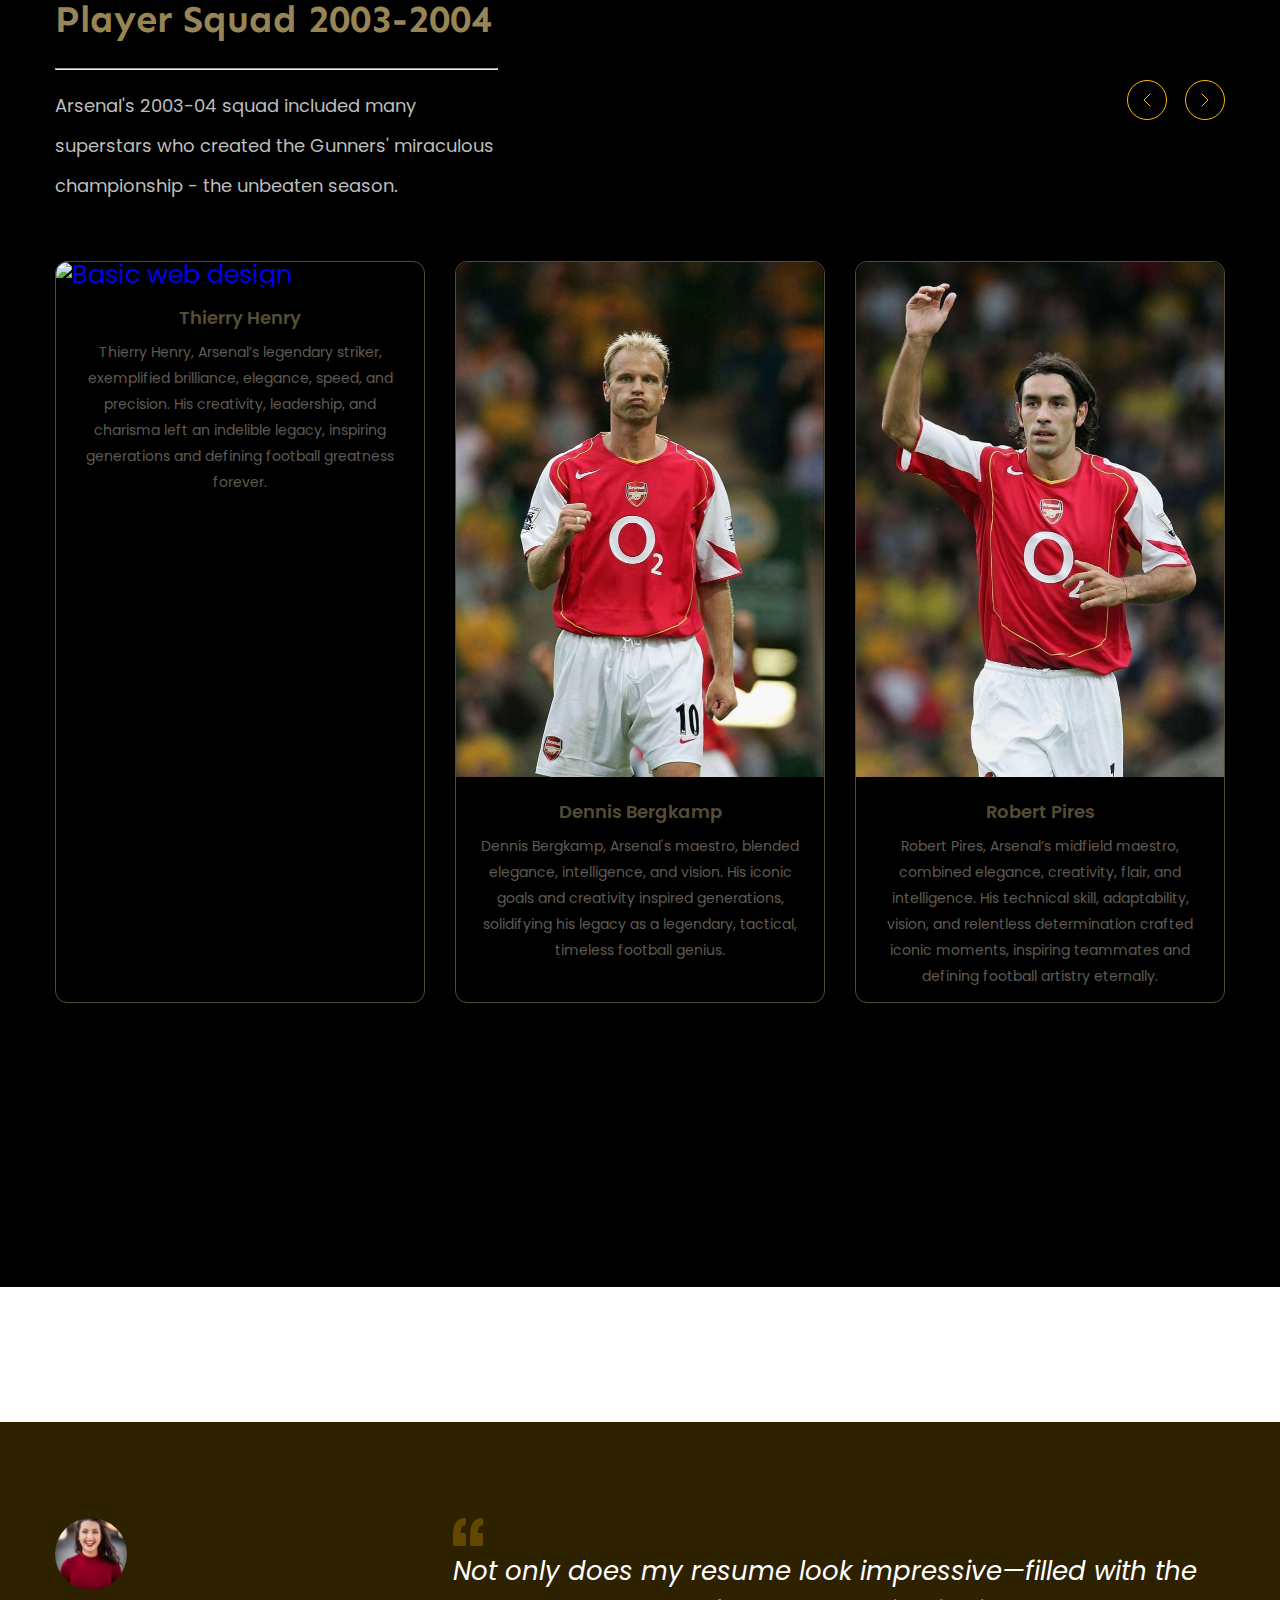
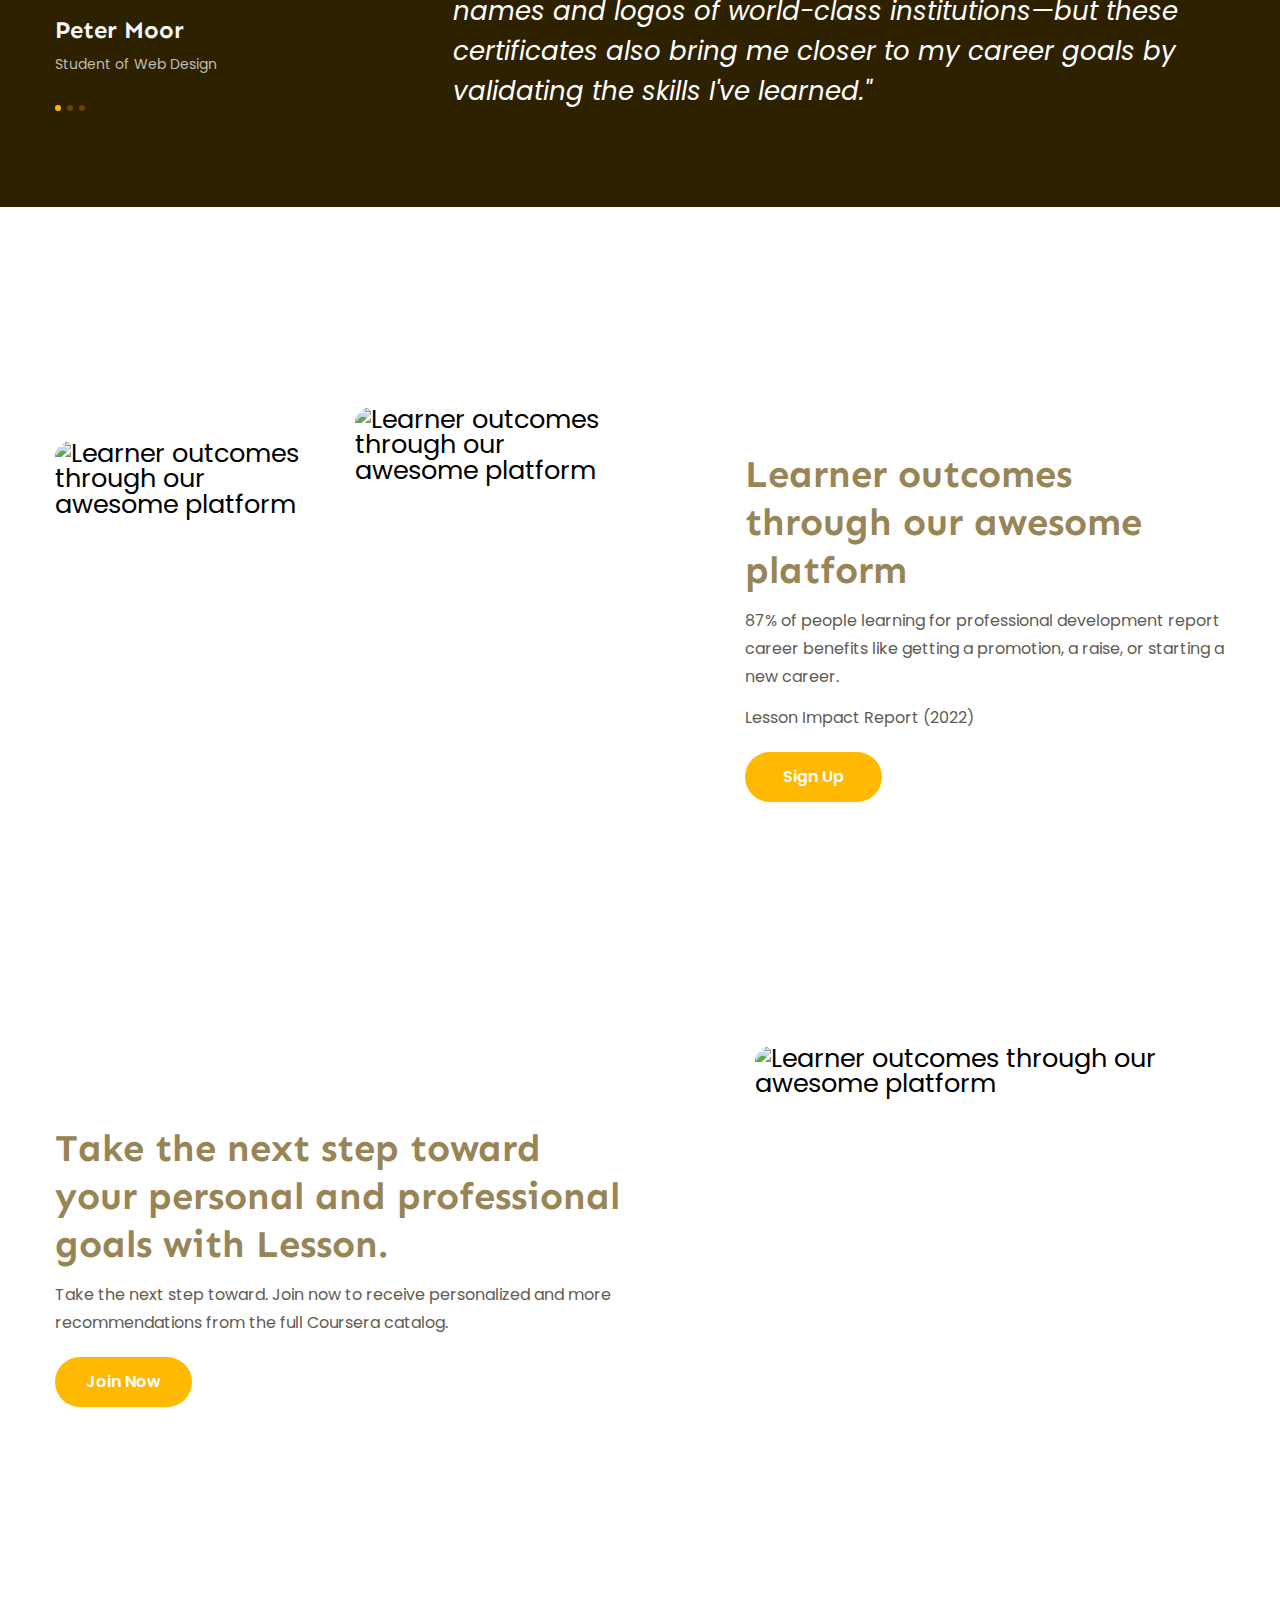
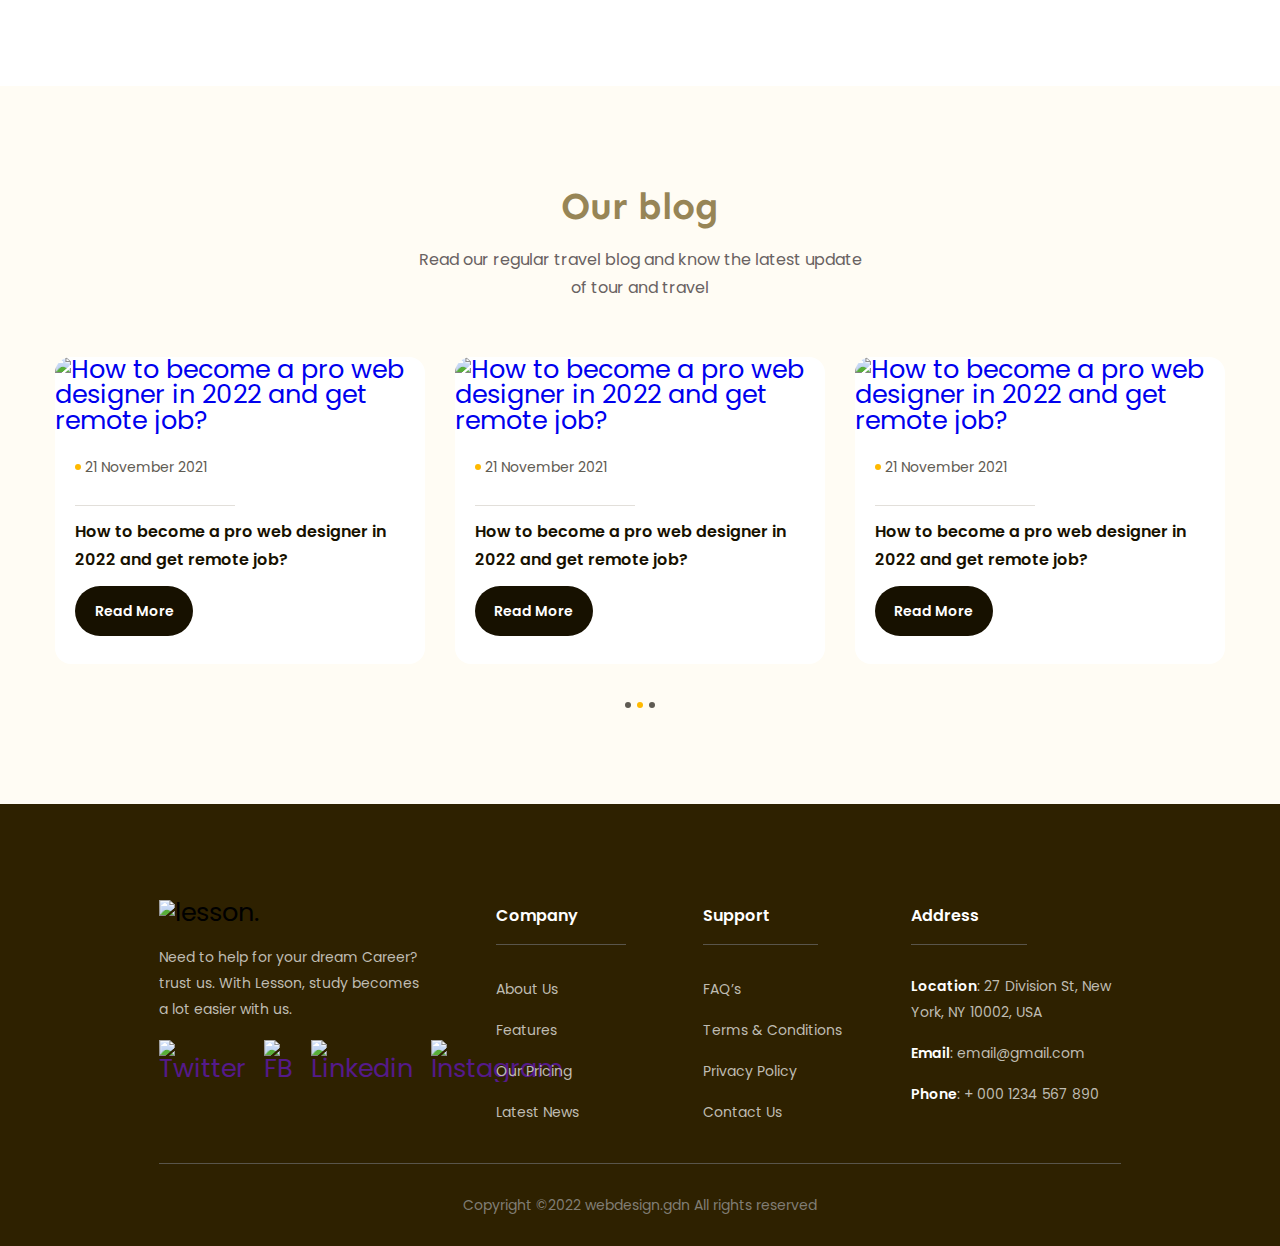
==== commit a1d76dc4: "p2 sơ sơ page 2" ====
--- a/index.html
+++ b/index.html
@@ -67,7 +67,7 @@
             <!-- hero right -->
             <div class="content-block">
               <h1 class="heading">The Invincible season 2003-2004</h1>
-              <hr>
+              <hr />
               <p class="desc">
                 Arsenal's 2003-2004 season is legendary, earning them the title
                 "The Invincibles." Under Arsène Wenger's guidance, they
@@ -111,6 +111,9 @@
               </p>
             </div>
           </div>
+          <div class="logo-bottom">
+            <img src="./pic/bottom.jpg" alt="logo" class="logo-bottom-mini" />
+          </div>
         </div>
       </div>
 
@@ -120,10 +123,11 @@
           <div class="popular-top">
             <!-- popular-left -->
             <div class="infor">
-              <h2 class="heading-lv2">Our popular courses</h2>
+              <h2 class="heading-lv2">Player Squad 2003-2004</h2>
+              <hr />
               <p class="desc">
-                Build new skills with new trendy courses and shine for the next
-                future career.
+                Arsenal's 2003-04 squad included many superstars who created the
+                Gunners' miraculous championship - the unbeaten season.
               </p>
             </div>
 
@@ -169,89 +173,90 @@
             <div class="course-item">
               <a href="#!"
                 ><img
-                  src="./pic/windows-Pmu6-i4iyNE-unsplash.jpg"
+                  src="./pic/henry3.jpg"
                   alt="Basic web design"
                   class="thumb"
               /></a>
               <div class="info">
                 <div class="head">
                   <h3 class="title">
-                    <a class="line-clamp break-all" href="#!"
-                      >Basic web design</a
-                    >
-                  </h3>
-                  <div class="rating">
+                    <a class="line-clamp break-all" href="#!">Thierry Henry</a>
+                  </h3>
+                  <!-- <div class="rating">
                     <img src="./icon/star.svg" alt="sao" class="star" />
                     <span class="value">4.5</span>
-                  </div>
+                  </div> -->
                 </div>
                 <p class="desc line-clamp line-2 break-all">
-                  Get the best course, gain knowledge and shine for your future
-                  career.
+                  Thierry Henry, Arsenal’s legendary striker, exemplified
+                  brilliance, elegance, speed, and precision. His creativity,
+                  leadership, and charisma left an indelible legacy, inspiring
+                  generations and defining football greatness forever.
                 </p>
 
-                <div class="foot">
+                <!-- <div class="foot">
                   <span class="price">$120.75</span>
                   <button class="btn btn-book">Book Now</button>
-                </div>
+                </div> -->
               </div>
             </div>
             <!-- item 2 -->
             <div class="course-item">
               <a href="#!"
-                ><img
-                  src="./pic/glenn-carstens-peters-npxXWgQ33ZQ-unsplash.jpg"
-                  alt="UI/UX design"
-                  class="thumb"
+                ><img src="./pic/bergkam.jpg" alt="UI/UX design" class="thumb"
               /></a>
               <div class="info">
                 <div class="head">
                   <h3 class="title">
-                    <a class="line-clamp break-all" href="#!">UI/UX design</a>
-                  </h3>
-                  <div class="rating">
+                    <a class="line-clamp break-all" href="#!"
+                      >Dennis Bergkamp</a
+                    >
+                  </h3>
+                  <!-- <div class="rating">
                     <img src="./icon/star.svg" alt="sao" class="star" />
                     <span class="value">4.5</span>
-                  </div>
+                  </div> -->
                 </div>
                 <p class="desc line-clamp line-2 break-all">
-                  Get the best course, gain knowledge and shine for your future
-                  career.
+                  Dennis Bergkamp, Arsenal's maestro, blended elegance,
+                  intelligence, and vision. His iconic goals and creativity
+                  inspired generations, solidifying his legacy as a legendary,
+                  tactical, timeless football genius.
                 </p>
 
-                <div class="foot">
+                <!-- <div class="foot">
                   <span class="price">$120.75</span>
                   <button class="btn btn-book">Book Now</button>
-                </div>
+                </div> -->
               </div>
             </div>
             <!-- item 3 -->
             <div class="course-item">
               <a href="#!"
-                ><img
-                  src="./pic/rich-tervet-1jUPdfWZgps-unsplash.jpg"
-                  alt="Web App design"
-                  class="thumb"
+                ><img src="./pic/pires2.JPG" alt="Web App design" class="thumb"
               /></a>
               <div class="info">
                 <div class="head">
                   <h3 class="title">
-                    <a class="line-clamp break-all" href="#!">Web App design</a>
-                  </h3>
-                  <div class="rating">
+                    <a class="line-clamp break-all" href="#!">Robert Pires</a>
+                  </h3>
+                  <!-- <div class="rating">
                     <img src="./icon/star.svg" alt="sao" class="star" />
                     <span class="value">4.5</span>
-                  </div>
+                  </div> -->
                 </div>
                 <p class="desc line-clamp line-2 break-all">
-                  Get the best course, gain knowledge and shine for your future
-                  career.
+                  Robert Pires, Arsenal’s midfield maestro, combined elegance,
+                  creativity, flair, and intelligence. His technical skill,
+                  adaptability, vision, and relentless determination crafted
+                  iconic moments, inspiring teammates and defining football
+                  artistry eternally.
                 </p>
 
-                <div class="foot">
+                <!-- <div class="foot">
                   <span class="price">$120.75</span>
                   <button class="btn btn-book">Book Now</button>
-                </div>
+                </div> -->
               </div>
             </div>
           </div>
--- a/assets/css/style.css
+++ b/assets/css/style.css
@@ -25,7 +25,7 @@
   }
   
   .heading-lv2 {
-    color: #171100;
+    color: #978556;
     font-family: var(--font-heading);
     font-size: 38px;
     font-weight: 700;
@@ -64,19 +64,20 @@
     margin-right: auto;
   }
   
-  .line-clamp {
+  /* .line-clamp {
     display: -webkit-box;
     -webkit-line-clamp: var(--line-clamp, 1);
     -webkit-box-orient: vertical;
     overflow: hidden;
-  }
-  
-  .line-clamp.line-2 {
+  } */
+  
+  /* .line-clamp.line-2 {
     --line-clamp: 2;
-  }
+  } */
   
   .break-all {
-    word-break: break-all;
+    /* word-break: break-all; */
+    overflow-wrap: break-word;
   }
   
   /* =============header============= */
@@ -153,8 +154,9 @@
   
   /* ====================hero=================== */
   .hero {
+    display: block;
     padding: 56px 0 65px;
-    background: black;
+    background: rgb(0, 0, 0);
   }
   
   .hero .main-content .top:first-child {
@@ -255,7 +257,7 @@
   
   /* ==================hero-right==================== */
   .hero {
-    padding: 56px 0 135px;
+    padding: 56px 0 0px;
   }
 
   .hero .content-block {
@@ -350,10 +352,23 @@
     margin-left: 40px;
   }
   
+  /* ====================logo-bottom================ */
+  
+  .logo-bottom {
+    display: flex;
+    justify-content: center;
+    align-items: center;
+  }
+
+  .logo-bottom-mini {
+    width: 160px;
+    object-fit: cover;
+  }
+
   /* ===================popular================= */
   .popular {
-    padding: 65px 0;
-    margin-top: 135px;
+    padding: 0px 0 284.02px;
+    margin-top: 0px;
     background: black;
   }
   
@@ -366,7 +381,7 @@
   .popular-top .desc {
     margin-top: 16px;
     width: 458px;
-    color: #5f5b53;
+    color: #bdbdbd;
     font-size: 18px;
     font-weight: 400;
     line-height: 40px;
@@ -404,8 +419,8 @@
   .popular .course-item {
     flex: 1;
     border-radius: 12px;
-    border: 1px solid #e2dfda;
-    background: #fff;
+    border: 1px solid #554c34;
+    background: #000000;
   }
   
   .popular .course-item:hover {
@@ -417,25 +432,29 @@
   
   .popular .course-item .thumb {
     width: 100%;
-    height: 278px;
+    height: 515px;
     object-fit: cover;
     border-radius: 12px 12px 0px 0px;
   }
   
   .popular .course-item .info {
-    padding: 16px 22px 22px;
-  }
-  
+    padding: 16px 22px 13px;
+  }
+  
+  .popular .course-item .info p {
+    text-align: center;
+  }
+
   .popular .course-item .foot,
-  .popular .course-item .rating, 
+  /* .popular .course-item .rating,  */
   .popular .course-item .head {
     display: flex;
     align-items: center;
-    justify-content: space-between;
-  }
-  
+    justify-content: center;
+  }
+
   .popular .course-item .title a{
-    color: #171100;
+    color: #554c34;
     font-size: 18px;;
     font-weight: 600;
     line-height: 30px;
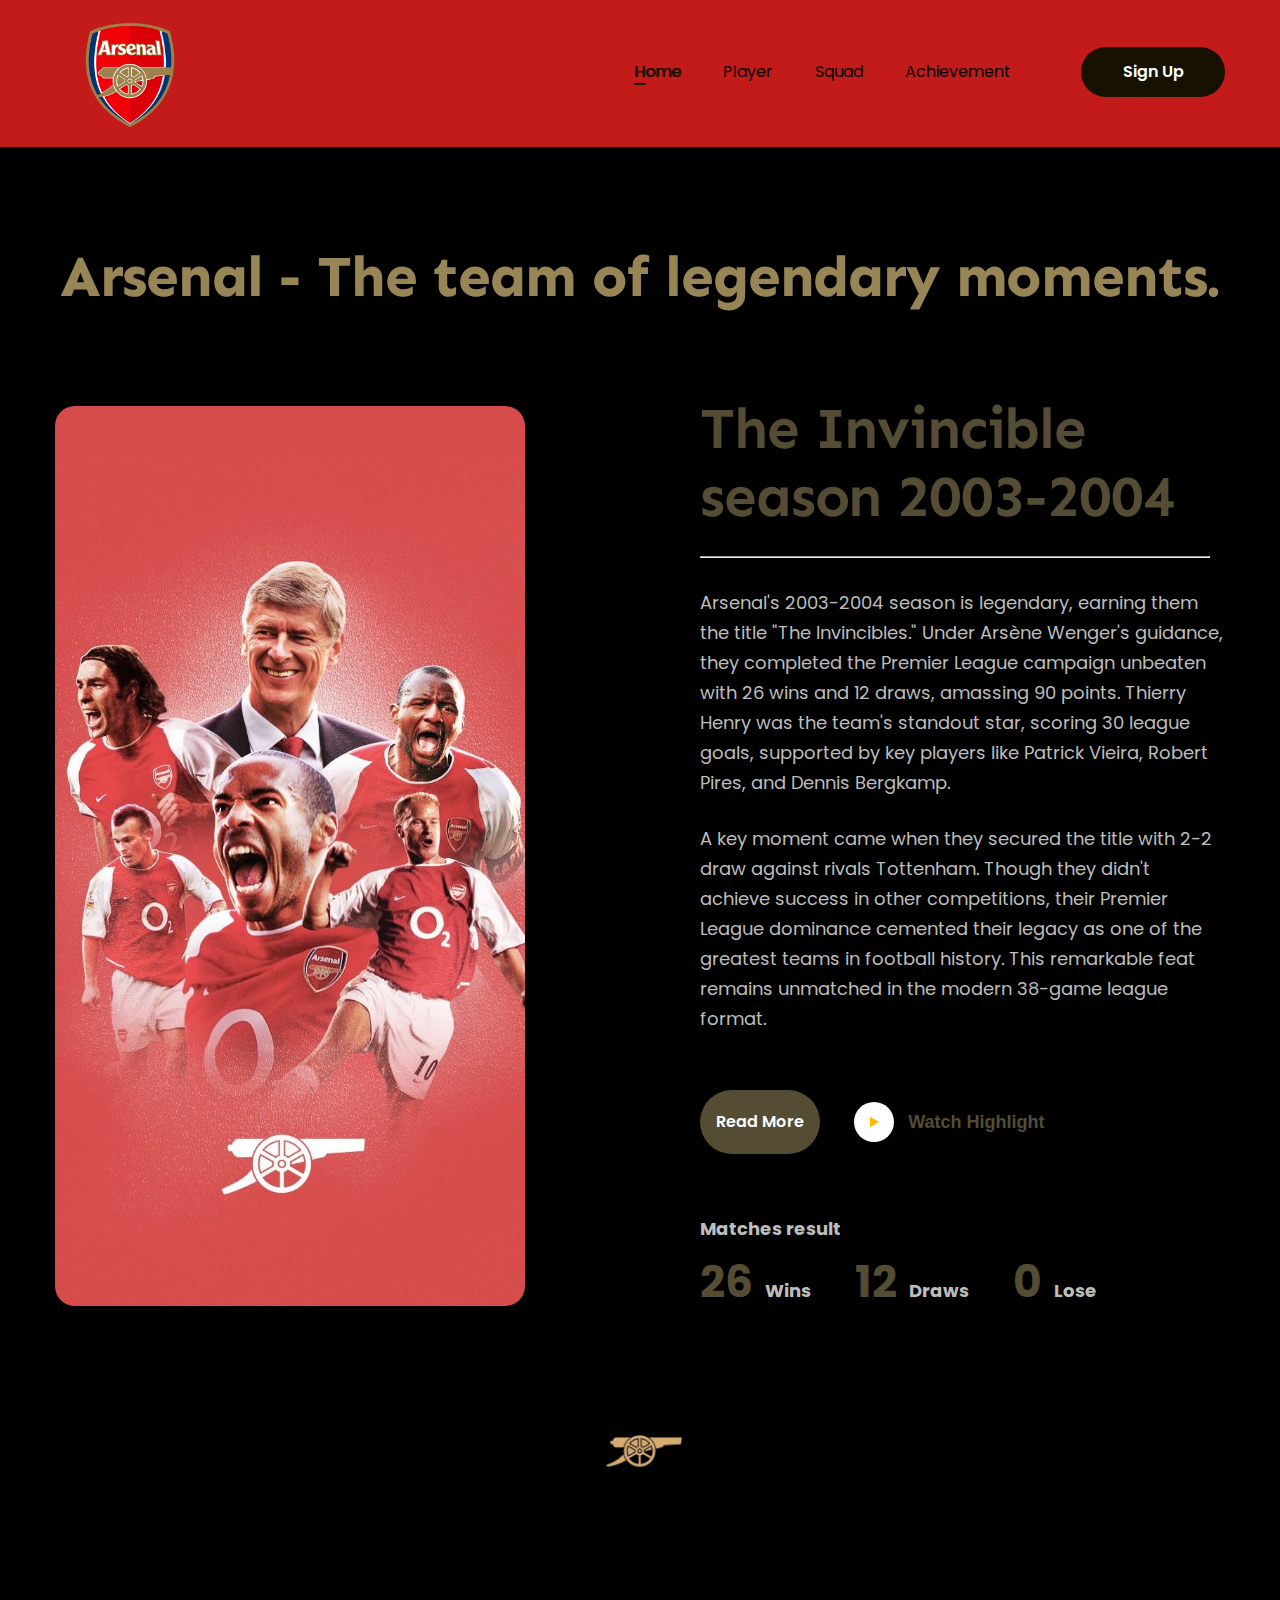
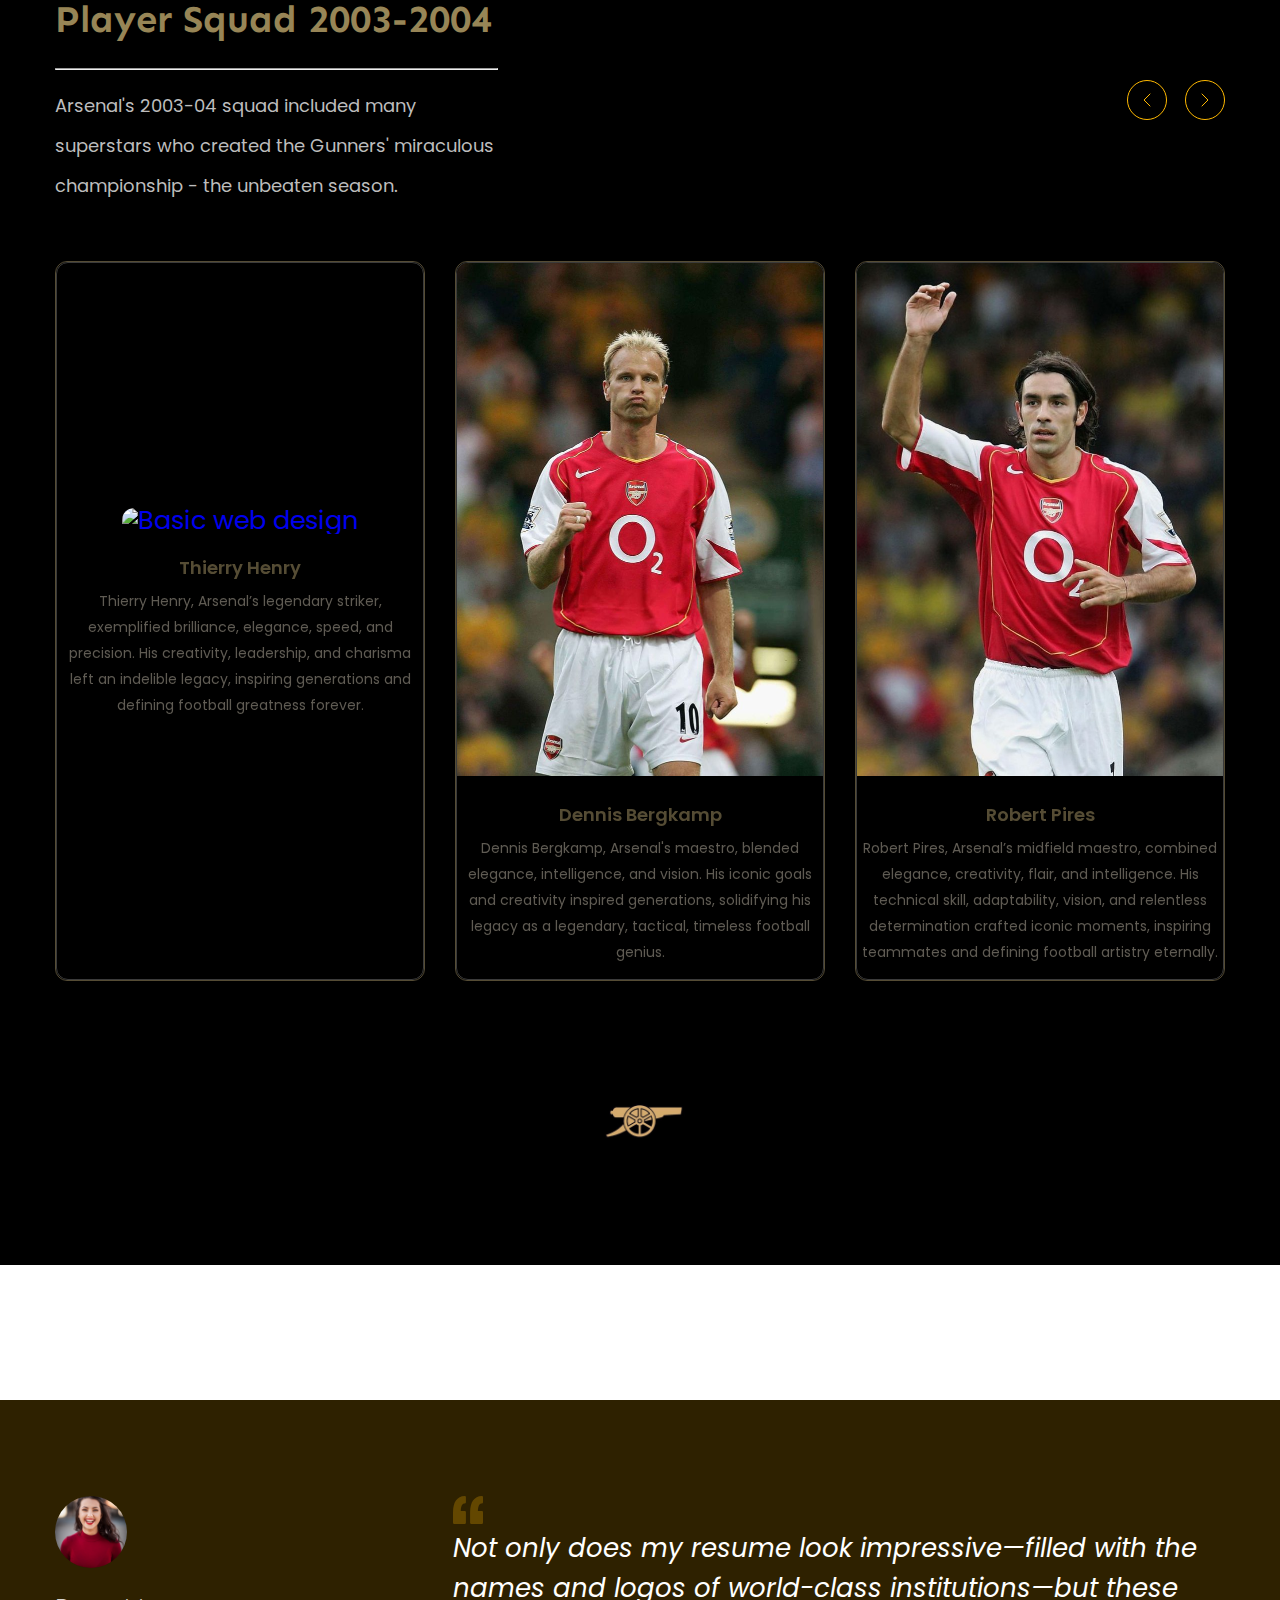
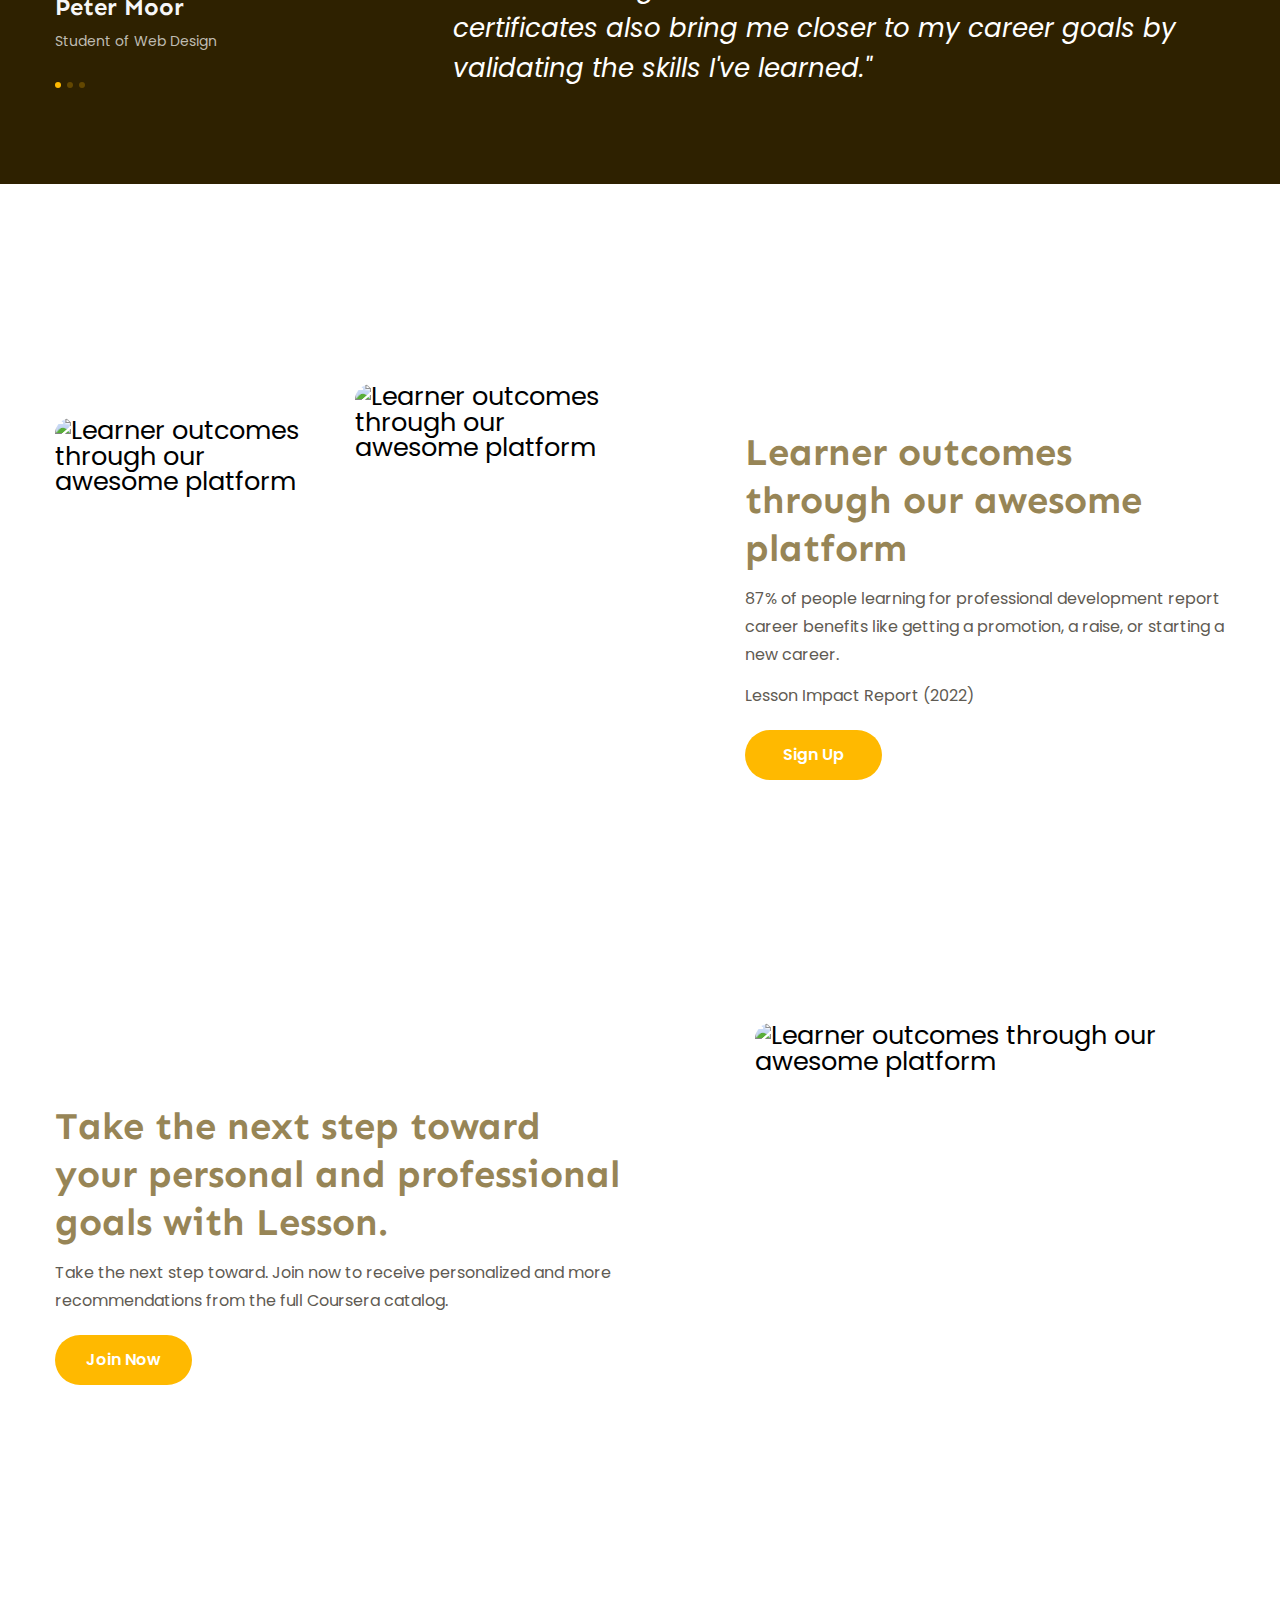
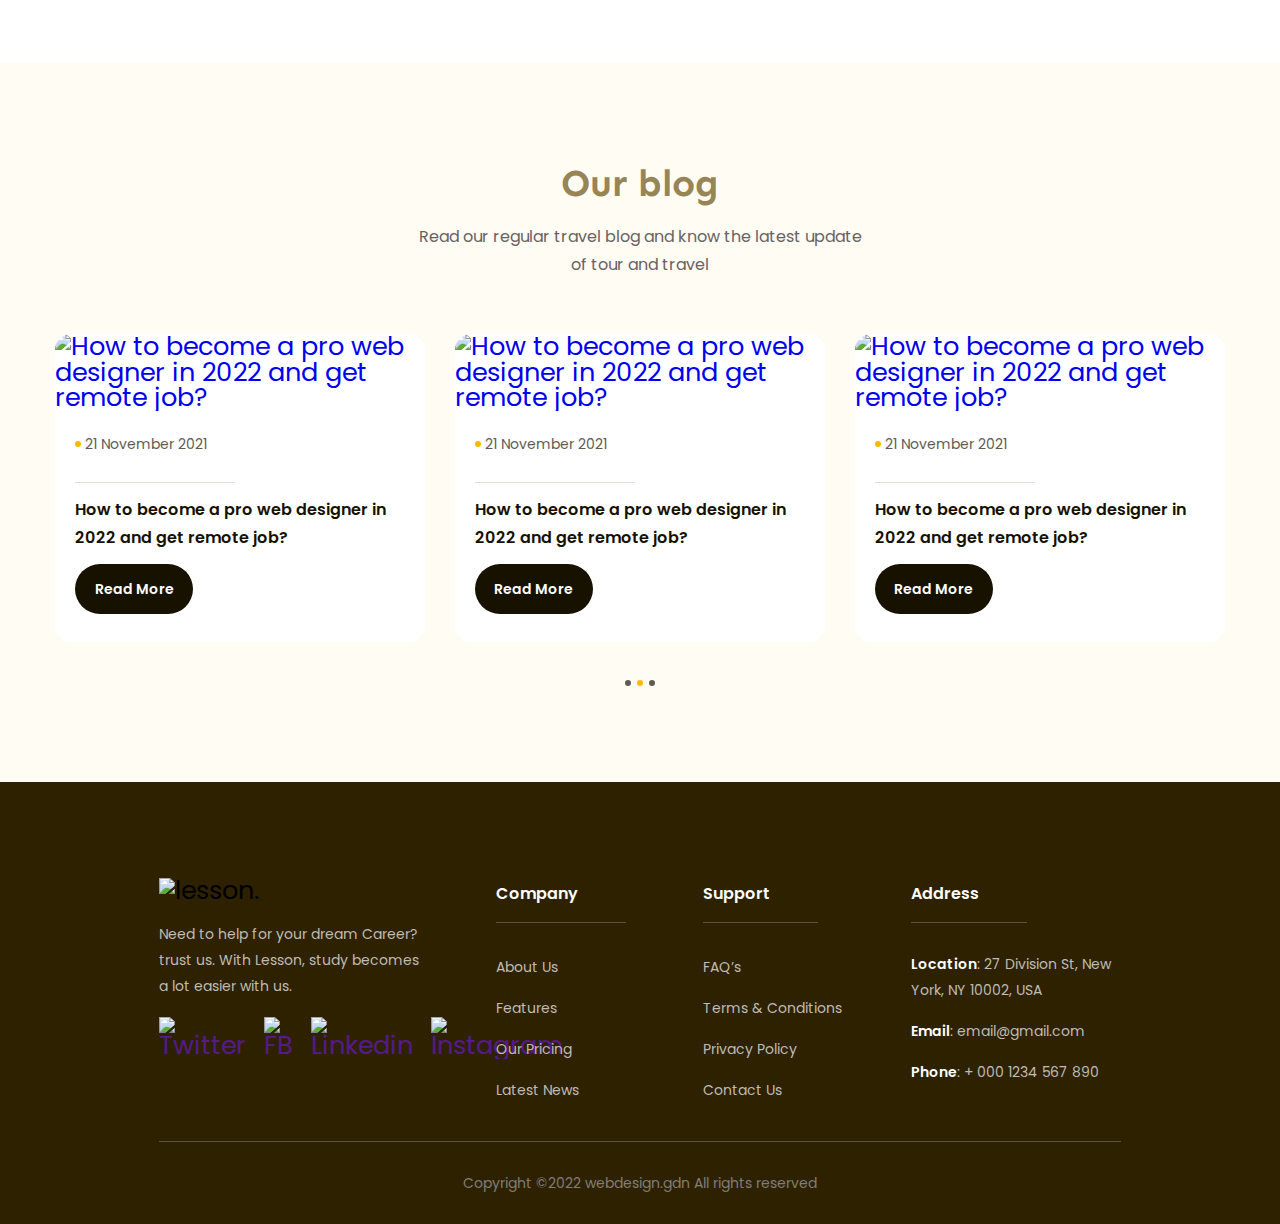
==== commit f58a266b: "p2.1 hoàn thành flip" ====
--- a/index.html
+++ b/index.html
@@ -170,95 +170,106 @@
 
           <div class="course-list">
             <!-- item 1 -->
-            <div class="course-item">
-              <a href="#!"
-                ><img
-                  src="./pic/henry3.jpg"
-                  alt="Basic web design"
-                  class="thumb"
-              /></a>
-              <div class="info">
-                <div class="head">
-                  <h3 class="title">
-                    <a class="line-clamp break-all" href="#!">Thierry Henry</a>
-                  </h3>
-                  <!-- <div class="rating">
-                    <img src="./icon/star.svg" alt="sao" class="star" />
-                    <span class="value">4.5</span>
-                  </div> -->
-                </div>
-                <p class="desc line-clamp line-2 break-all">
-                  Thierry Henry, Arsenal’s legendary striker, exemplified
-                  brilliance, elegance, speed, and precision. His creativity,
-                  leadership, and charisma left an indelible legacy, inspiring
-                  generations and defining football greatness forever.
-                </p>
-
-                <!-- <div class="foot">
-                  <span class="price">$120.75</span>
-                  <button class="btn btn-book">Book Now</button>
-                </div> -->
+            <div class="course-item" onclick="this.classList.toggle('flipped')">
+              <div class="flip-card">
+                <div class="flip-front">
+                  <a href="#!">
+                    <img
+                      src="/pic/henry3.jpg"
+                      alt="Basic web design"
+                      class="thumb"
+                    />
+                  </a>
+                  <div class="info">
+                    <div class="head">
+                      <h3 class="title">
+                        <a class="line-clamp break-all" href="#!"
+                          >Thierry Henry</a
+                        >
+                      </h3>
+                    </div>
+                    <p class="desc line-clamp line-2 break-all">
+                      Thierry Henry, Arsenal’s legendary striker, exemplified
+                      brilliance, elegance, speed, and precision. His
+                      creativity, leadership, and charisma left an indelible
+                      legacy, inspiring generations and defining football
+                      greatness forever.
+                    </p>
+                  </div>
+                </div>
+                <div class="flip-back">
+                  <p>em ơi</p>
+                </div>
               </div>
             </div>
             <!-- item 2 -->
-            <div class="course-item">
-              <a href="#!"
-                ><img src="./pic/bergkam.jpg" alt="UI/UX design" class="thumb"
-              /></a>
-              <div class="info">
-                <div class="head">
-                  <h3 class="title">
-                    <a class="line-clamp break-all" href="#!"
-                      >Dennis Bergkamp</a
-                    >
-                  </h3>
-                  <!-- <div class="rating">
-                    <img src="./icon/star.svg" alt="sao" class="star" />
-                    <span class="value">4.5</span>
-                  </div> -->
-                </div>
-                <p class="desc line-clamp line-2 break-all">
-                  Dennis Bergkamp, Arsenal's maestro, blended elegance,
-                  intelligence, and vision. His iconic goals and creativity
-                  inspired generations, solidifying his legacy as a legendary,
-                  tactical, timeless football genius.
-                </p>
-
-                <!-- <div class="foot">
-                  <span class="price">$120.75</span>
-                  <button class="btn btn-book">Book Now</button>
-                </div> -->
+            <div class="course-item" onclick="this.classList.toggle('flipped')">
+              <div class="flip-card">
+                <div class="flip-front">
+                  <a href="#!">
+                    <img
+                      src="/pic/bergkam.jpg"
+                      alt="Basic web design"
+                      class="thumb"
+                    />
+                  </a>
+                  <div class="info">
+                    <div class="head">
+                      <h3 class="title">
+                        <a class="line-clamp break-all" href="#!"
+                          >Dennis Bergkamp</a
+                        >
+                      </h3>
+                    </div>
+                    <p class="desc line-clamp line-2 break-all">
+                      Dennis Bergkamp, Arsenal's maestro, blended elegance,
+                      intelligence, and vision. His iconic goals and creativity
+                      inspired generations, solidifying his legacy as a
+                      legendary, tactical, timeless football genius.
+                    </p>
+                  </div>
+                </div>
+                <div class="flip-back">
+                  <p>em ơi</p>
+                </div>
               </div>
             </div>
             <!-- item 3 -->
-            <div class="course-item">
-              <a href="#!"
-                ><img src="./pic/pires2.JPG" alt="Web App design" class="thumb"
-              /></a>
-              <div class="info">
-                <div class="head">
-                  <h3 class="title">
-                    <a class="line-clamp break-all" href="#!">Robert Pires</a>
-                  </h3>
-                  <!-- <div class="rating">
-                    <img src="./icon/star.svg" alt="sao" class="star" />
-                    <span class="value">4.5</span>
-                  </div> -->
-                </div>
-                <p class="desc line-clamp line-2 break-all">
-                  Robert Pires, Arsenal’s midfield maestro, combined elegance,
-                  creativity, flair, and intelligence. His technical skill,
-                  adaptability, vision, and relentless determination crafted
-                  iconic moments, inspiring teammates and defining football
-                  artistry eternally.
-                </p>
-
-                <!-- <div class="foot">
-                  <span class="price">$120.75</span>
-                  <button class="btn btn-book">Book Now</button>
-                </div> -->
-              </div>
-            </div>
+            <div class="course-item" onclick="this.classList.toggle('flipped')">
+              <div class="flip-card">
+                <div class="flip-front">
+                  <a href="#!">
+                    <img
+                      src="/pic/pires2.JPG"
+                      alt="Basic web design"
+                      class="thumb"
+                    />
+                  </a>
+                  <div class="info">
+                    <div class="head">
+                      <h3 class="title">
+                        <a class="line-clamp break-all" href="#!"
+                          >Robert Pires</a
+                        >
+                      </h3>
+                    </div>
+                    <p class="desc line-clamp line-2 break-all">
+                      Robert Pires, Arsenal’s midfield maestro, combined
+                      elegance, creativity, flair, and intelligence. His
+                      technical skill, adaptability, vision, and relentless
+                      determination crafted iconic moments, inspiring teammates
+                      and defining football artistry eternally.
+                    </p>
+                  </div>
+                </div>
+                <div class="flip-back">
+                  <p>em ơi</p>
+                </div>
+              </div>
+            </div>
+          </div>
+          <div class="logo-bottom">
+            <img src="./pic/bottom.jpg" alt="logo" class="logo-bottom-mini" />
           </div>
         </div>
       </div>
--- a/assets/css/style.css
+++ b/assets/css/style.css
@@ -367,7 +367,7 @@
 
   /* ===================popular================= */
   .popular {
-    padding: 0px 0 284.02px;
+    padding: 0px 0 0px;
     margin-top: 0px;
     background: black;
   }
@@ -426,21 +426,24 @@
   .popular .course-item:hover {
     border: 1px solid transparent;
     border-radius: 12px;
-    background: #fff;
+    background: #000000;
     box-shadow: 0px 18px 38px 0px rgba(0, 0, 0, 0.05);
+    transform: scale(1.01);
+    transition: transform 0.3s ease;
   }
   
   .popular .course-item .thumb {
     width: 100%;
     height: 515px;
     object-fit: cover;
+    /* margin-top: -10px; */
     border-radius: 12px 12px 0px 0px;
   }
   
   .popular .course-item .info {
-    padding: 16px 22px 13px;
-  }
-  
+    padding: -1px 22px 13px;
+  }
+
   .popular .course-item .info p {
     text-align: center;
   }
@@ -457,7 +460,7 @@
     color: #554c34;
     font-size: 18px;;
     font-weight: 600;
-    line-height: 30px;
+    line-height: 68px;
   }
   
   .popular .rating .value {
@@ -468,7 +471,7 @@
   }
   
   .popular .course-item .desc {
-    margin-top: 6px;
+    margin: -14px 0px 15px;
     color: #5f5b53;
     font-size: 14px;
     line-height: 26px;
@@ -493,6 +496,57 @@
     background: var(--primary-color);
   }
   
+  .course-item, .flip-card {
+    height: 720px; /* Hoặc sử dụng height: 400px; */
+}
+
+
+  .flip-card {
+    width: 100%;
+    height: 100%;
+    position: relative;
+    transform-style: preserve-3d;
+    transition: transform 0.6s;
+  }
+
+  .course-item.flipped .flip-card {
+    transform: rotateY(180deg);
+  }
+
+  .flip-front, .flip-back {
+    position: absolute;
+    width: 100%;
+    height: 100%;
+    backface-visibility: hidden;
+    display: flex;
+    flex-direction: column;
+    justify-content: center;
+    align-items: center;
+    overflow: hidden;
+    border: 1px solid #3b3b3b;
+    border-radius: 12px;
+  }
+
+  .flip-front {
+    background-color: #000000;
+  }
+
+  .flip-front:hover {
+    background-color: #fff;
+  }
+
+  .flip-back {
+    background-color: #3498db;
+    color: rgb(255, 255, 255);
+    font-size: 24px;
+    transform: rotateY(180deg);
+    display: flex;
+    justify-content: center;
+    align-items: center;
+  }
+
+
+
   /* ====================feedback================ */
   .feedback {
     margin-top: 135px;
@@ -846,4 +900,6 @@
     font-weight: 400;
     line-height: 26px;
   }
+
+  
   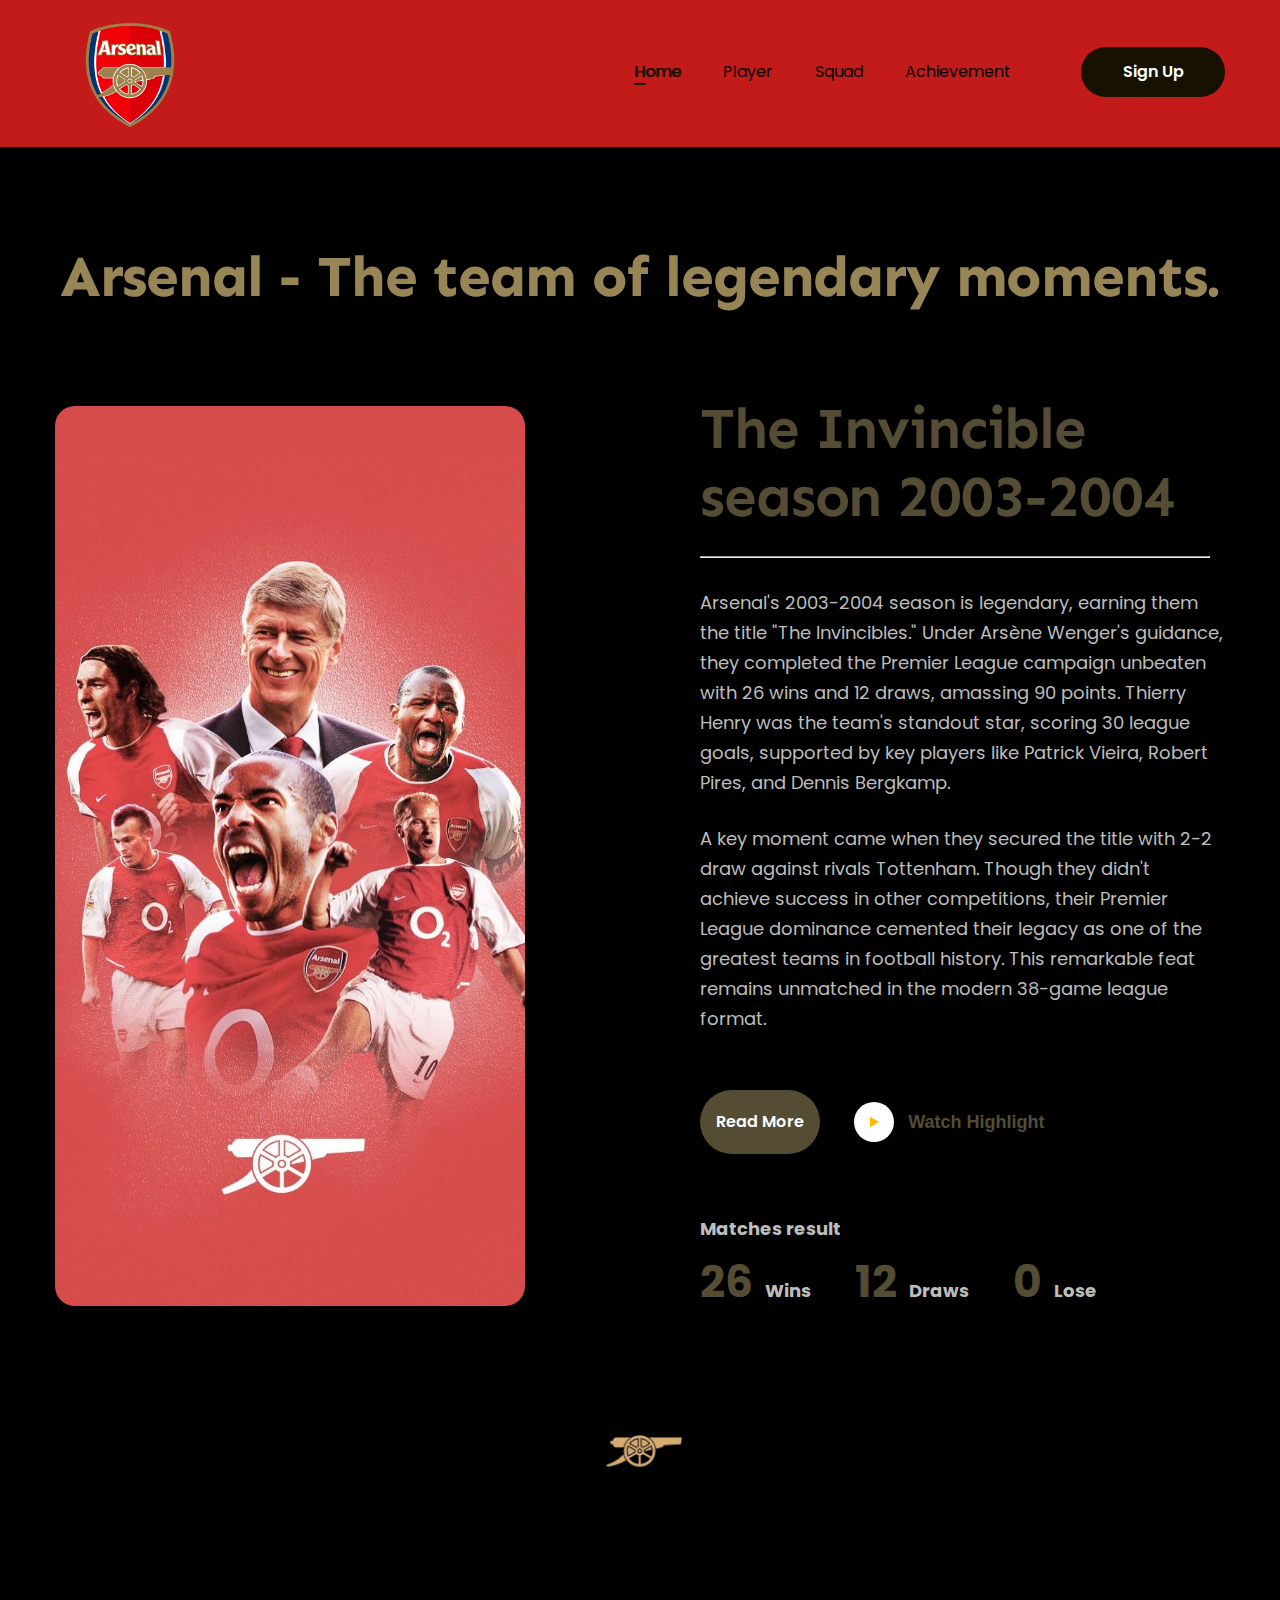
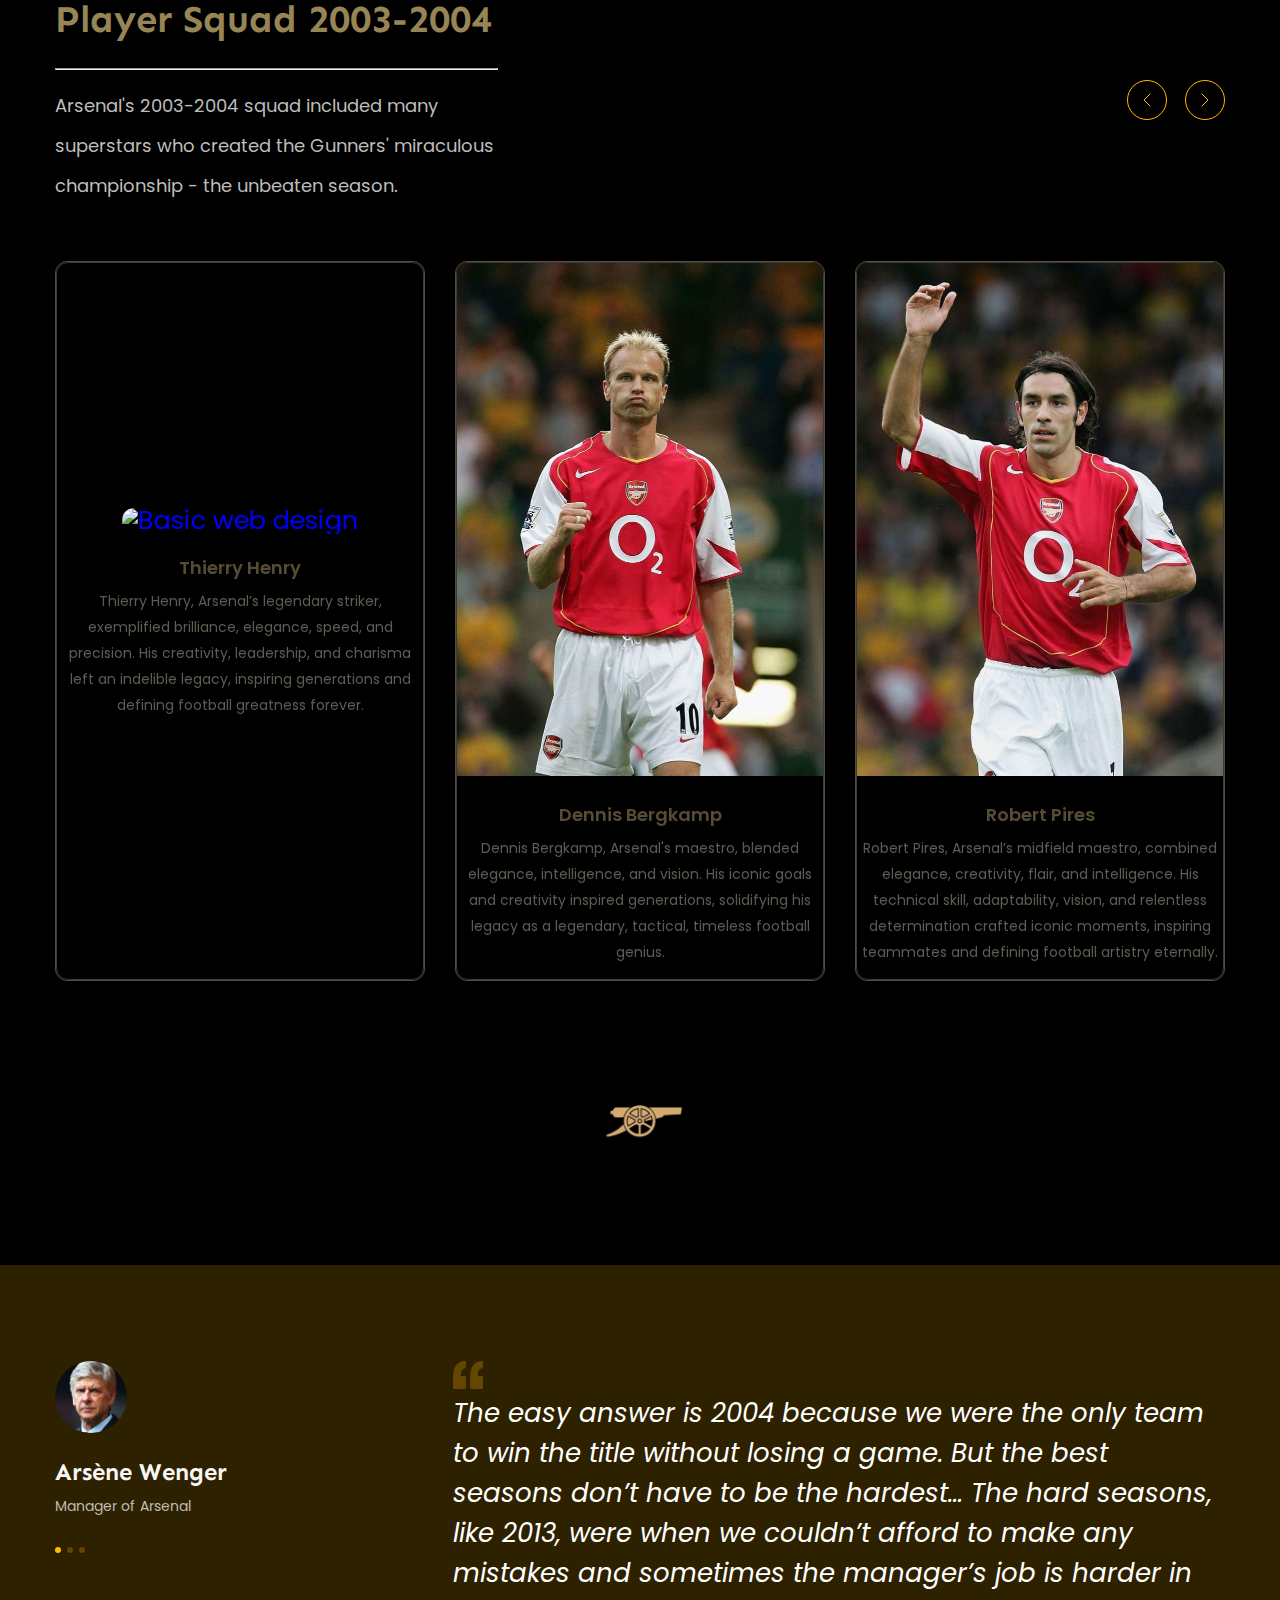
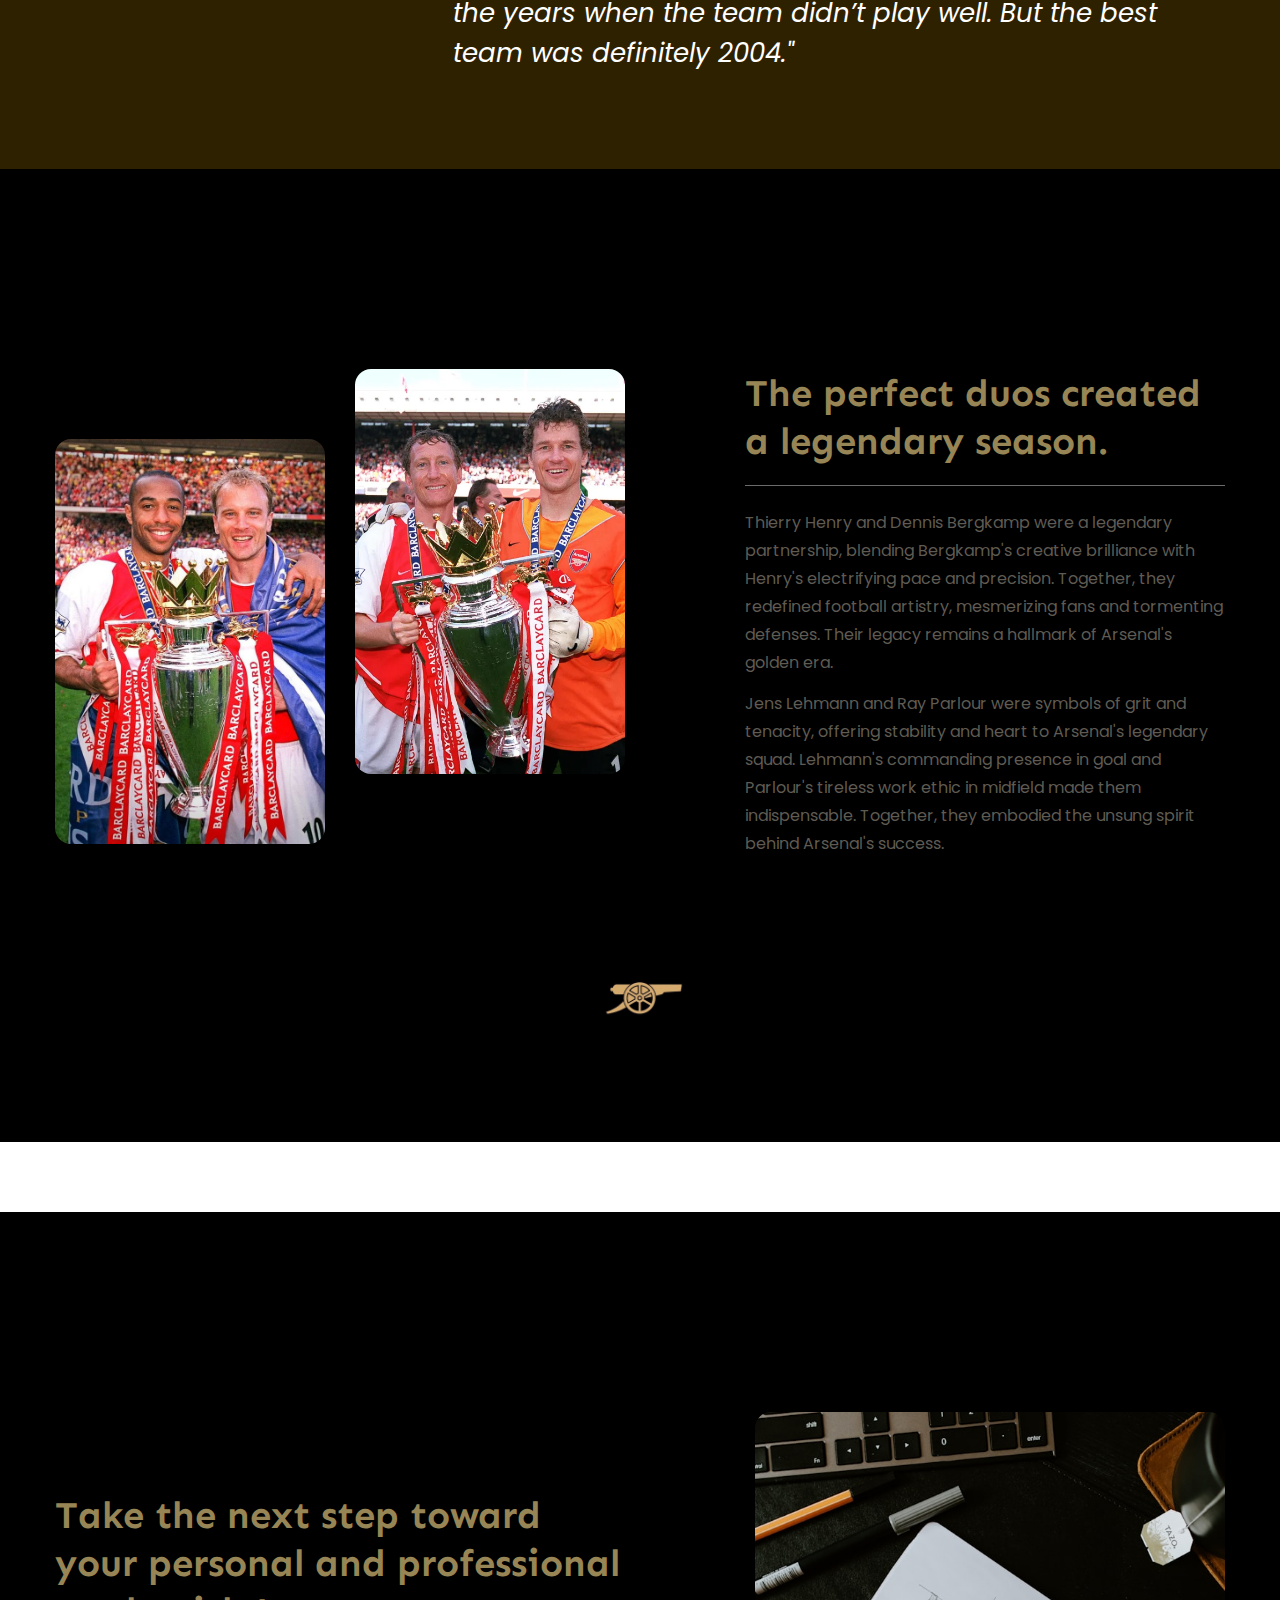
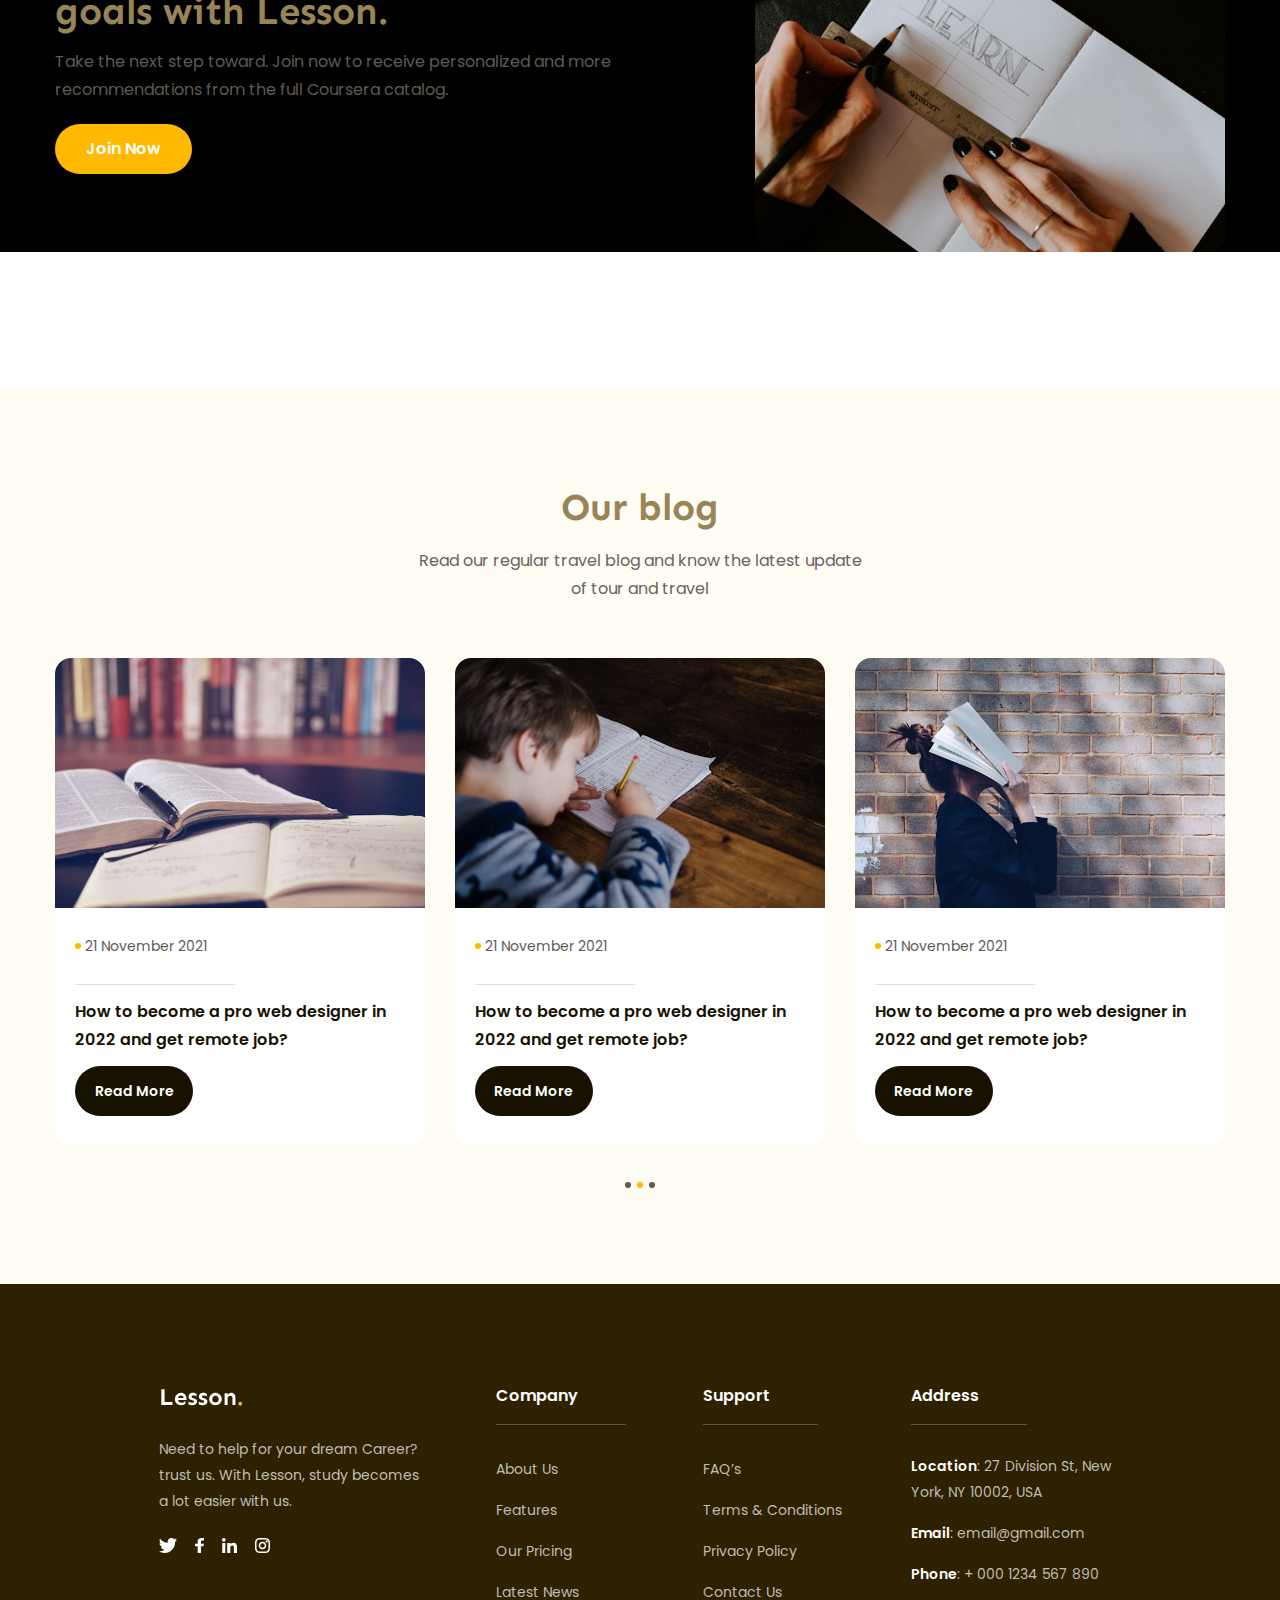
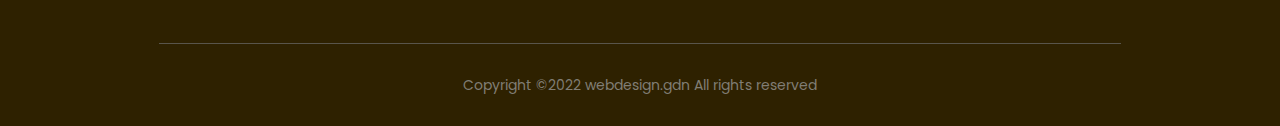
==== commit dbb6282e: "p3 mặt sau" ====
--- a/index.html
+++ b/index.html
@@ -126,8 +126,8 @@
               <h2 class="heading-lv2">Player Squad 2003-2004</h2>
               <hr />
               <p class="desc">
-                Arsenal's 2003-04 squad included many superstars who created the
-                Gunners' miraculous championship - the unbeaten season.
+                Arsenal's 2003-2004 squad included many superstars who created
+                the Gunners' miraculous championship - the unbeaten season.
               </p>
             </div>
 
@@ -175,7 +175,7 @@
                 <div class="flip-front">
                   <a href="#!">
                     <img
-                      src="/pic/henry3.jpg"
+                      src="./pic/henry3.jpg"
                       alt="Basic web design"
                       class="thumb"
                     />
@@ -198,7 +198,42 @@
                   </div>
                 </div>
                 <div class="flip-back">
-                  <p>em ơi</p>
+                  <div class="flip-back-content">
+                    <!-- top -->
+                    <div class="image">
+                      <img src="./pic/primary-bg.svg" alt="" class="background">
+                      <img src="./pic/primary-graphic-big.svg" alt="" class="foreground">
+                      <div class="mini-content">
+                        <img src="https://resources.premierleague.com/premierleague/photos/players/250x250/p1619.png" alt="" class="henry-minipic">
+                        <p>Thierry <strong>Henry</strong></p>
+                      </div>
+                    </div>
+                    <!-- bottom -->
+                    <div class="thongtin">
+                      <div class="information box1">
+                        <p style="margin-top: -197px;">Personal Details</p>
+                        <div class="nation">
+                          <p>Nationality</p>
+                          <div class="nation-left">
+                            <img src="https://resources.premierleague.com/premierleague/flags/FR.png" alt="">
+                            <p>France</p>
+                          </div>
+                        </div>
+                      </div>
+                      <div class="information box2">
+                        <p>Date of Birth</p>
+                        <p>17/08/1977</p>
+                      </div>
+                      <div class="information box3">
+                        <p>Height</p>
+                        <p>188cm</p>
+                      </div>
+                      <div class="information box4">
+                        <p>Position</p>
+                        <p>Forward</p>
+                      </div>
+                    </div>
+                  </div>
                 </div>
               </div>
             </div>
@@ -208,7 +243,7 @@
                 <div class="flip-front">
                   <a href="#!">
                     <img
-                      src="/pic/bergkam.jpg"
+                      src="./pic/bergkam.jpg"
                       alt="Basic web design"
                       class="thumb"
                     />
@@ -240,7 +275,7 @@
                 <div class="flip-front">
                   <a href="#!">
                     <img
-                      src="/pic/pires2.JPG"
+                      src="./pic/pires2.JPG"
                       alt="Basic web design"
                       class="thumb"
                     />
@@ -282,16 +317,48 @@
             <div class="feedback-item">
               <!-- block left -->
               <div class="info">
+                <img src="./pic/wenger.jpg" alt="Peter Moor" class="avatar" />
+                <p class="member-name">Arsène Wenger</p>
+                <p class="desc">Manager of Arsenal</p>
+                <div class="dots">
+                  <div class="dot active"></div>
+                  <div class="dot"></div>
+                  <div class="dot"></div>
+                </div>
+              </div>
+
+              <!-- block right -->
+              <div class="content">
                 <img
-                  src="./pic/michael-dam-mEZ3PoFGs_k-unsplash.jpg"
+                  src="./icon/openquotes.svg"
+                  alt="open-quotes"
+                  class="oepen-quotes"
+                />
+                <blockquote>
+                  The easy answer is 2004 because we were the only team to win
+                  the title without losing a game. But the best seasons don’t
+                  have to be the hardest… The hard seasons, like 2013, were when
+                  we couldn’t afford to make any mistakes and sometimes the
+                  manager’s job is harder in the years when the team didn’t play
+                  well. But the best team was definitely 2004."
+                </blockquote>
+              </div>
+            </div>
+
+            <!-- item 2 -->
+            <div class="feedback-item">
+              <!-- block left -->
+              <div class="info">
+                <img
+                  src="./pic/vicky-hladynets-C8Ta0gwPbQg-unsplash.jpg"
                   alt="Peter Moor"
                   class="avatar"
                 />
                 <p class="member-name">Peter Moor</p>
                 <p class="desc">Student of Web Design</p>
                 <div class="dots">
+                  <div class="dot"></div>
                   <div class="dot active"></div>
-                  <div class="dot"></div>
                   <div class="dot"></div>
                 </div>
               </div>
@@ -312,12 +379,12 @@
               </div>
             </div>
 
-            <!-- item 2 -->
+            <!-- item 3 -->
             <div class="feedback-item">
               <!-- block left -->
               <div class="info">
                 <img
-                  src="./pic/vicky-hladynets-C8Ta0gwPbQg-unsplash.jpg"
+                  src="./pic/alex-suprun-ZHvM3XIOHoE-unsplash.jpg"
                   alt="Peter Moor"
                   class="avatar"
                 />
@@ -325,8 +392,8 @@
                 <p class="desc">Student of Web Design</p>
                 <div class="dots">
                   <div class="dot"></div>
+                  <div class="dot"></div>
                   <div class="dot active"></div>
-                  <div class="dot"></div>
                 </div>
               </div>
 
@@ -345,40 +412,6 @@
                 </blockquote>
               </div>
             </div>
-
-            <!-- item 3 -->
-            <div class="feedback-item">
-              <!-- block left -->
-              <div class="info">
-                <img
-                  src="./pic/alex-suprun-ZHvM3XIOHoE-unsplash.jpg"
-                  alt="Peter Moor"
-                  class="avatar"
-                />
-                <p class="member-name">Peter Moor</p>
-                <p class="desc">Student of Web Design</p>
-                <div class="dots">
-                  <div class="dot"></div>
-                  <div class="dot"></div>
-                  <div class="dot active"></div>
-                </div>
-              </div>
-
-              <!-- block right -->
-              <div class="content">
-                <img
-                  src="./icon/openquotes.svg"
-                  alt="open-quotes"
-                  class="oepen-quotes"
-                />
-                <blockquote>
-                  Not only does my resume look impressive—filled with the names
-                  and logos of world-class institutions—but these certificates
-                  also bring me closer to my career goals by validating the
-                  skills I've learned."
-                </blockquote>
-              </div>
-            </div>
           </div>
         </div>
       </div>
@@ -390,27 +423,47 @@
             <div class="images">
               <img
                 class="lower"
-                src="/Figma-to-HTML/Project01/assets/img/clay-banks-TRGRf4LvMdQ-unsplash.jpg"
+                src="./pic/hb1.jpg"
                 alt="Learner outcomes through our awesome platform"
               />
               <img
-                src="/Figma-to-HTML/Project01/assets/img/kelly-sikkema-Kl1gC0ve620-unsplash.jpg"
+                src="./pic/ray-parlour-jens-lehmann-arsenal-855279746.webp"
                 alt="Learner outcomes through our awesome platform"
               />
             </div>
             <div class="content">
               <h2 class="heading-lv2">
-                Learner outcomes through our awesome platform
+                The perfect duos created a legendary season.
               </h2>
+              <div
+                style="
+                  width: 100%;
+                  height: 1px;
+                  background-color: rgb(107, 107, 107);
+                "
+                class="line-ngang"
+              ></div>
               <p class="desc">
-                87% of people learning for professional development report
-                career benefits like getting a promotion, a raise, or starting a
-                new career.
+                Thierry Henry and Dennis Bergkamp were a legendary partnership,
+                blending Bergkamp's creative brilliance with Henry's
+                electrifying pace and precision. Together, they redefined
+                football artistry, mesmerizing fans and tormenting defenses.
+                Their legacy remains a hallmark of Arsenal's golden era.
               </p>
-              <p class="desc">Lesson Impact Report (2022)</p>
-              <a href="#!" class="btn cta-btn">Sign Up</a>
-            </div>
-          </div>
+              <p class="desc">
+                Jens Lehmann and Ray Parlour were symbols of grit and tenacity,
+                offering stability and heart to Arsenal's legendary squad.
+                Lehmann's commanding presence in goal and Parlour's tireless
+                work ethic in midfield made them indispensable. Together, they
+                embodied the unsung spirit behind Arsenal's success.
+              </p>
+              <!-- <p class="desc">Lesson Impact Report (2022)</p> -->
+              <!-- <a href="#!" class="btn cta-btn">Sign Up</a> -->
+            </div>
+          </div>
+        </div>
+        <div class="logo-bottom">
+          <img src="./pic/bottom.jpg" alt="logo" class="logo-bottom-mini" />
         </div>
       </div>
 
@@ -420,7 +473,7 @@
           <div class="body">
             <div class="images">
               <img
-                src="/Figma-to-HTML/Project01/assets/img/kelly-sikkema-Kl1gC0ve620-unsplash.jpg"
+                src="./pic/kelly-sikkema-Kl1gC0ve620-unsplash.jpg"
                 alt="Learner outcomes through our awesome platform"
               />
             </div>
@@ -454,7 +507,7 @@
             <div class="item">
               <a href="#!"
                 ><img
-                  src="/Figma-to-HTML/Project01/assets/img/aaron-burden-QJDzYT_K8Xg-unsplash.jpg"
+                  src="./pic/aaron-burden-QJDzYT_K8Xg-unsplash.jpg"
                   alt="How to become a pro web designer in 2022 and get remote job?"
                   class="thumb"
               /></a>
@@ -474,7 +527,7 @@
             <div class="item">
               <a href="#!"
                 ><img
-                  src="/Figma-to-HTML/Project01/assets/img/annie-spratt-ORDz1m1-q0I-unsplash.jpg"
+                  src="./pic/annie-spratt-ORDz1m1-q0I-unsplash.jpg"
                   alt="How to become a pro web designer in 2022 and get remote job?"
                   class="thumb"
               /></a>
@@ -494,7 +547,7 @@
             <div class="item">
               <a href="#!"
                 ><img
-                  src="/Figma-to-HTML/Project01/assets/img/siora-photography-hgFY1mZY-Y0-unsplash.jpg"
+                  src="./pic/siora-photography-hgFY1mZY-Y0-unsplash.jpg"
                   alt="How to become a pro web designer in 2022 and get remote job?"
                   class="thumb"
               /></a>
@@ -646,43 +699,23 @@
         <div class="row">
           <!-- column 1 -->
           <div class="column">
-            <img
-              src="/Figma-to-HTML/Project01/assets/img/logo2.svg"
-              alt="lesson."
-              class="logo"
-            />
+            <img src="./pic/logo2.svg" alt="lesson." class="logo" />
             <p class="desc">
               Need to help for your dream Career? trust us. With Lesson, study
               becomes a lot easier with us.
             </p>
             <div class="socials">
               <a href="">
-                <img
-                  src="/Figma-to-HTML/Project01/assets/icon/Twitter.svg"
-                  alt="Twitter"
-                  class="icon"
-                />
+                <img src="./icon/Twitter.svg" alt="Twitter" class="icon" />
               </a>
               <a href="">
-                <img
-                  src="/Figma-to-HTML/Project01/assets/icon/Facebook.svg"
-                  alt="FB"
-                  class="icon"
-                />
+                <img src="./icon/Facebook.svg" alt="FB" class="icon" />
               </a>
               <a href="">
-                <img
-                  src="/Figma-to-HTML/Project01/assets/icon/Linkedin.svg"
-                  alt="Linkedin"
-                  class="icon"
-                />
+                <img src="./icon/Linkedin.svg" alt="Linkedin" class="icon" />
               </a>
               <a href="">
-                <img
-                  src="/Figma-to-HTML/Project01/assets/icon/Instagram.svg"
-                  alt="Instagram"
-                  class="icon"
-                />
+                <img src="./icon/Instagram.svg" alt="Instagram" class="icon" />
               </a>
             </div>
           </div>
--- a/assets/css/style.css
+++ b/assets/css/style.css
@@ -535,9 +535,38 @@
     background-color: #fff;
   }
 
+  /* =================flip-back=============== */
+
+  .image {
+    position: relative;
+    /* display: flex; */
+    width: 376.33px;
+    height: 257px;
+    align-items: center;
+    margin-top: -75px;
+  }
+
+  .background {
+    position: absolute;
+    width: 100%;
+    height: 100%;
+    z-index: 1;
+    margin-top: -229px;
+    object-fit: cover;
+  }
+
+  .foreground {
+    position: absolute;
+    width: 100%;
+    height: 100%;
+    z-index: 2;
+    margin-top: -229px;
+    object-fit: cover;
+  }
+
   .flip-back {
-    background-color: #3498db;
-    color: rgb(255, 255, 255);
+    background-color: #fff;
+    /* color: rgb(255, 255, 255); */
     font-size: 24px;
     transform: rotateY(180deg);
     display: flex;
@@ -545,11 +574,68 @@
     align-items: center;
   }
 
-
+  .mini-content {
+    position: absolute;
+    display: flex;
+    margin-top: 0;
+    z-index: 3;
+  }
+
+  .henry-minipic {
+    max-width: 10rem;
+    margin-top: -157px;
+    margin-left: 22px;
+    border-radius: 50%;
+    z-index: 3;
+  }
+
+  .mini-content p {
+    width: 50px;
+    margin-left: 33px;
+    margin-top: -96px;
+    letter-spacing: 1.4px;
+    line-height: 31px;
+    font-weight: 600;
+  }
+
+  .mini-content strong {
+    font-weight: 700;
+  }
+  
+  .flip-back-content .thongtin {
+    padding: 0.8rem;
+    border-radius: 0.8rem;
+    border: 1px solid #f5f2f5;
+  }
+
+  .information .box1 p{
+    margin-top: -197px;
+  }
+
+  .nation {
+    display: flex;
+    justify-content: space-between;
+  }
+  
+  .nation-left {
+    display: flex;
+    gap: 10px;
+  }
+
+  .thongtin {
+    display: flex;
+    flex-direction: column;
+    gap: 30px;
+  }
+
+  .box2,.box3,.box4 {
+    display: flex;
+    justify-content: space-between;
+  }
 
   /* ====================feedback================ */
   .feedback {
-    margin-top: 135px;
+    margin-top: 0px;
     padding: 96px 0;
     background: #2e2100;
   }
@@ -625,8 +711,9 @@
   /* ===================feature 1================= */
   
   .feature {
-    margin-top: 135px;
-    padding: 65px 0;
+    margin-top: 0px;
+    padding: 200px 0 0px;
+    background-color: black;
   }
   
   .feature .body {
@@ -646,8 +733,13 @@
     border-radius: 16px;
   }
   
+  .feature .images img:hover {
+    transform: scale(1.01);
+    transition: transform 0.3s ease;
+  }
+
   .feature .lower {
-    margin-top: 34px;
+    margin-top: 70px;
   }
   
   .feature .content {
@@ -657,6 +749,11 @@
     justify-content: center;
   }
   
+  .feature .content .line-ngang {
+    margin-top: 20px;
+    margin-bottom: 10px;
+  }
+
   .feature .desc {
     margin-top: 13px;
     color: #5f5b53;
@@ -691,6 +788,8 @@
     width: 49%;
   }
   
+  
+
   /* ======================Blogs================= */
   
   .blogs {
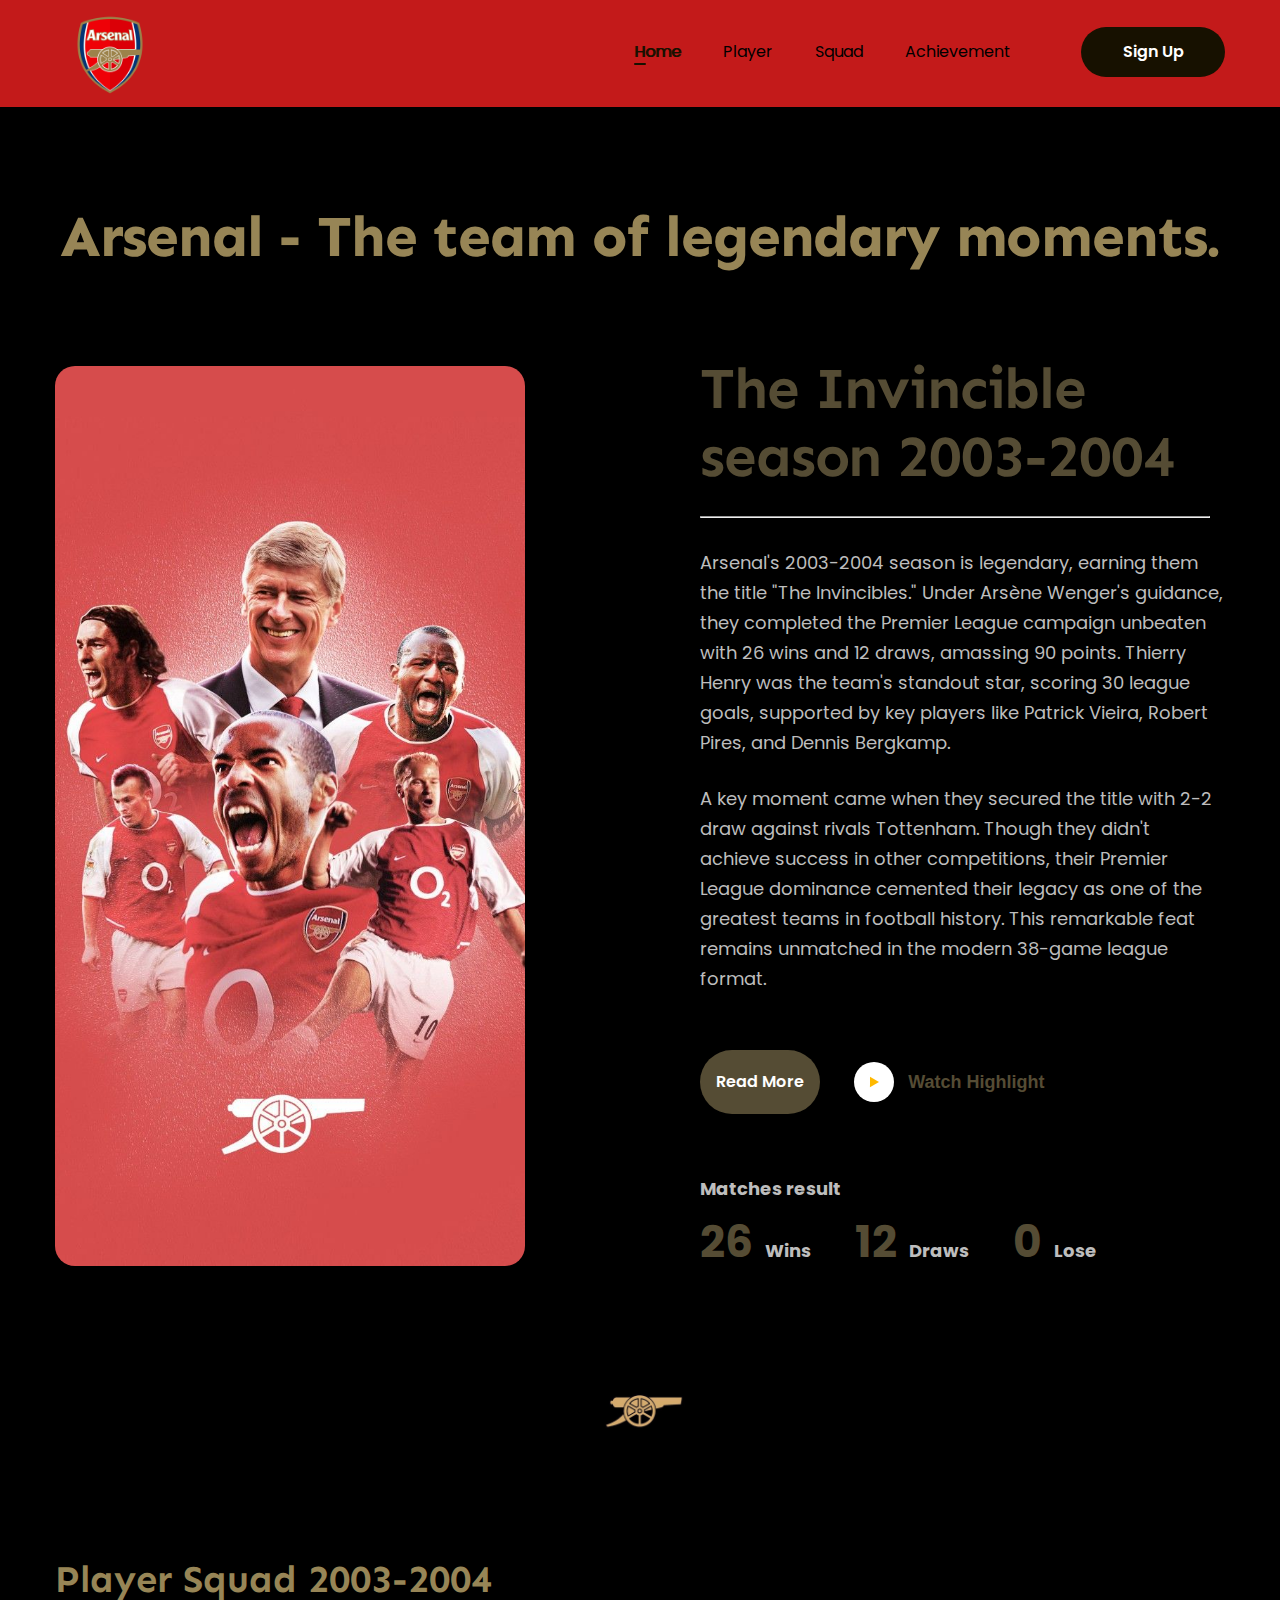
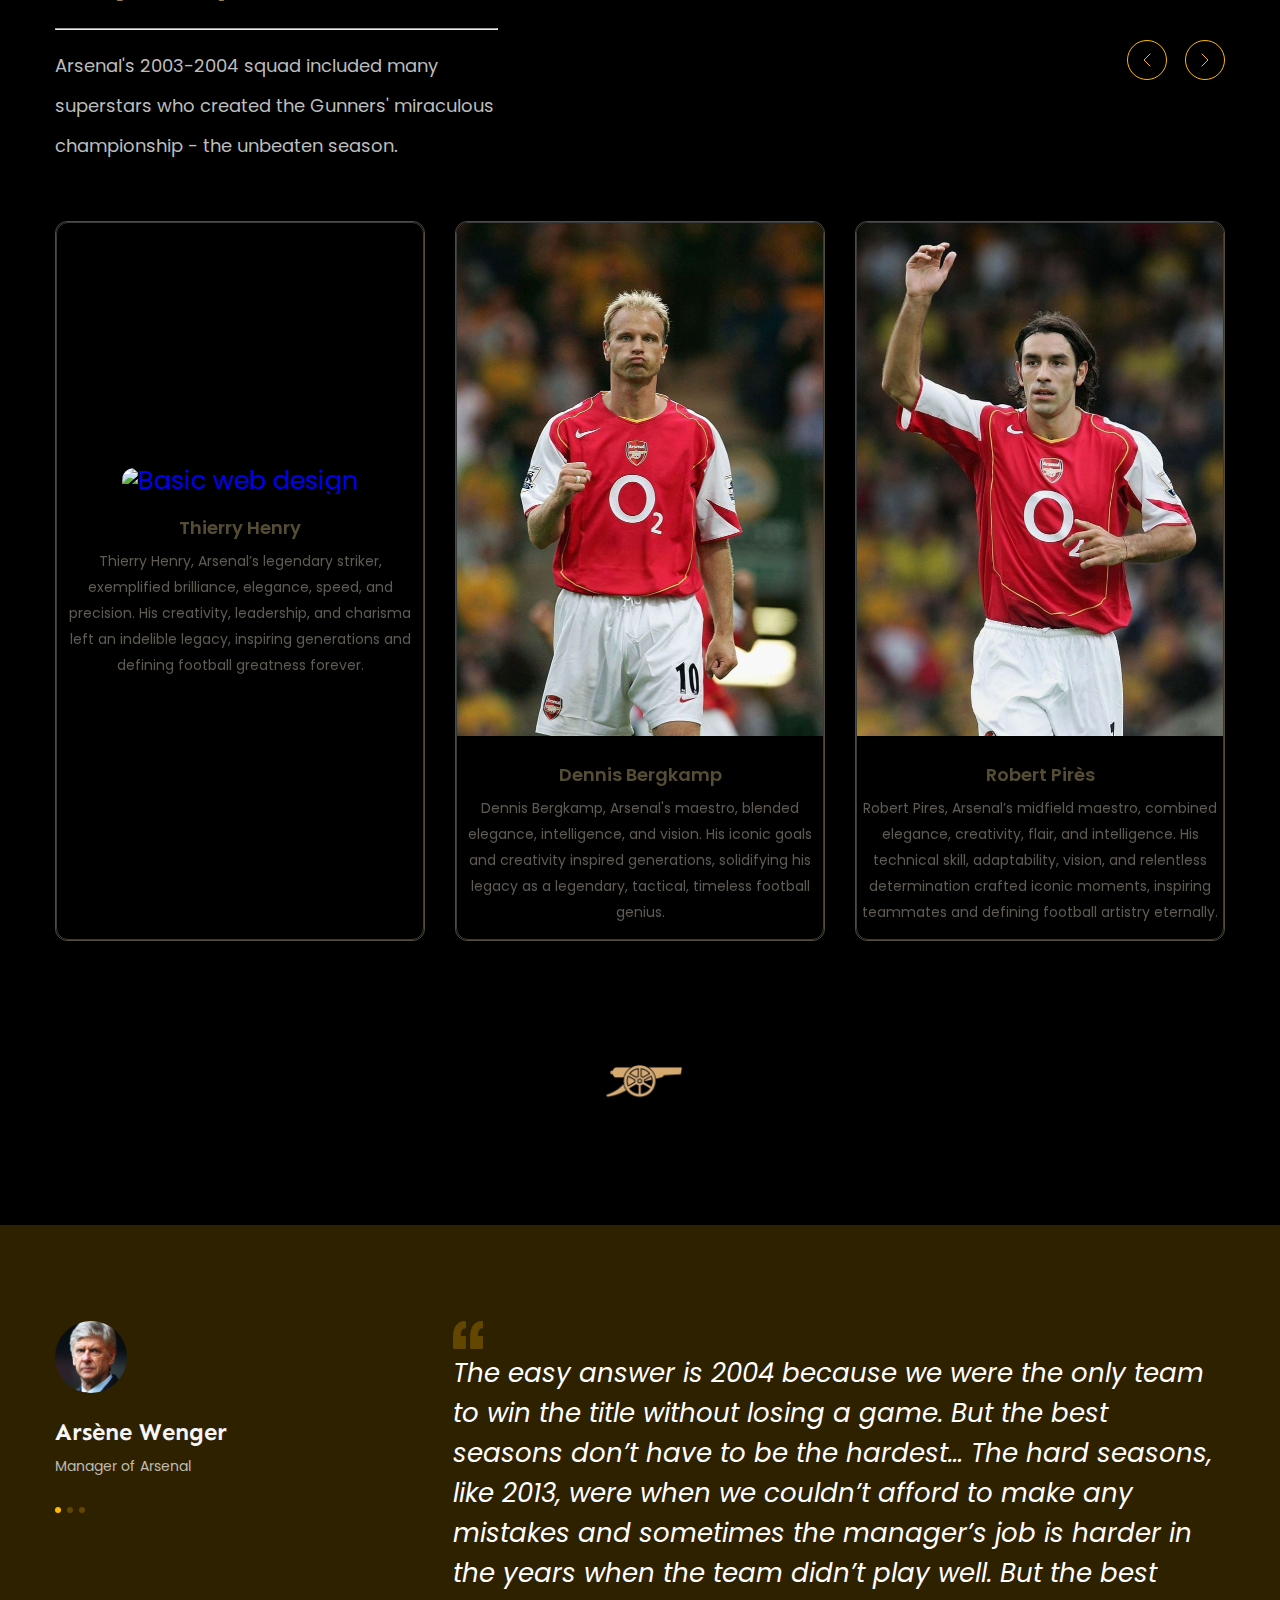
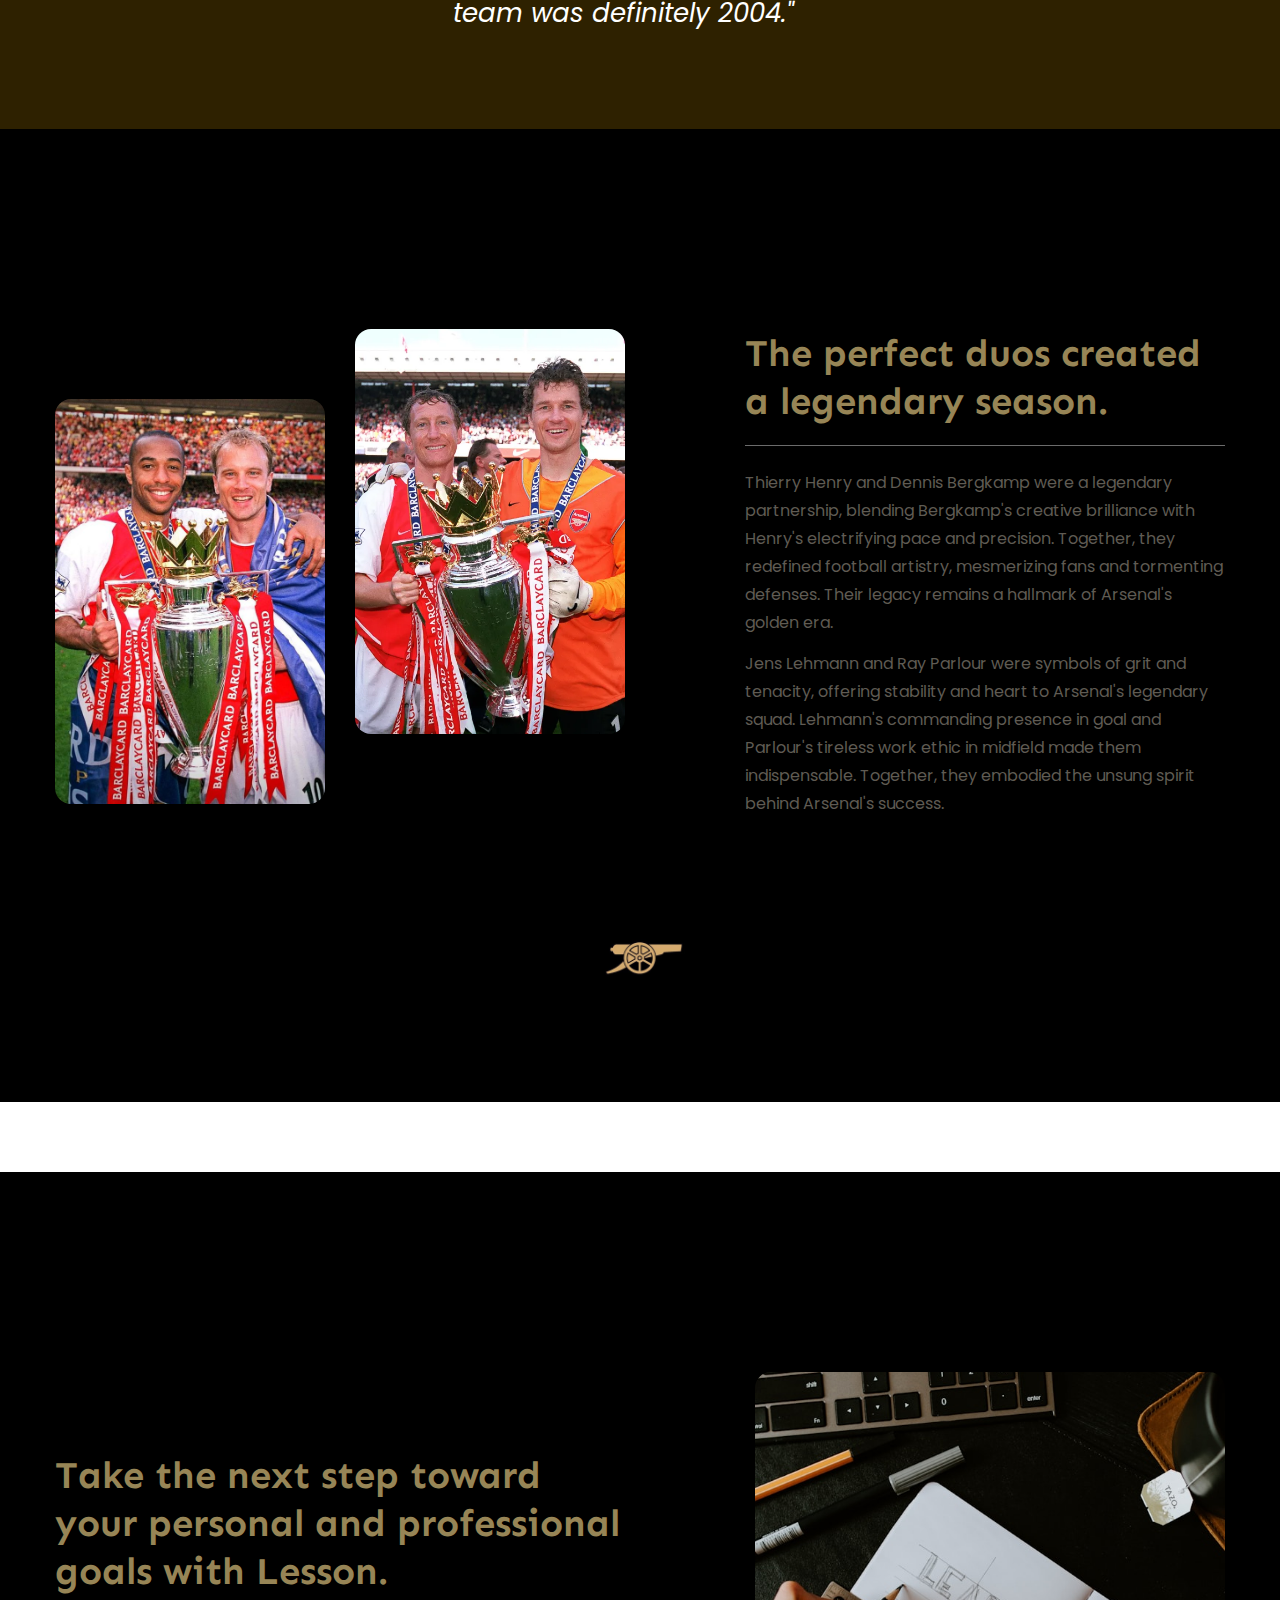
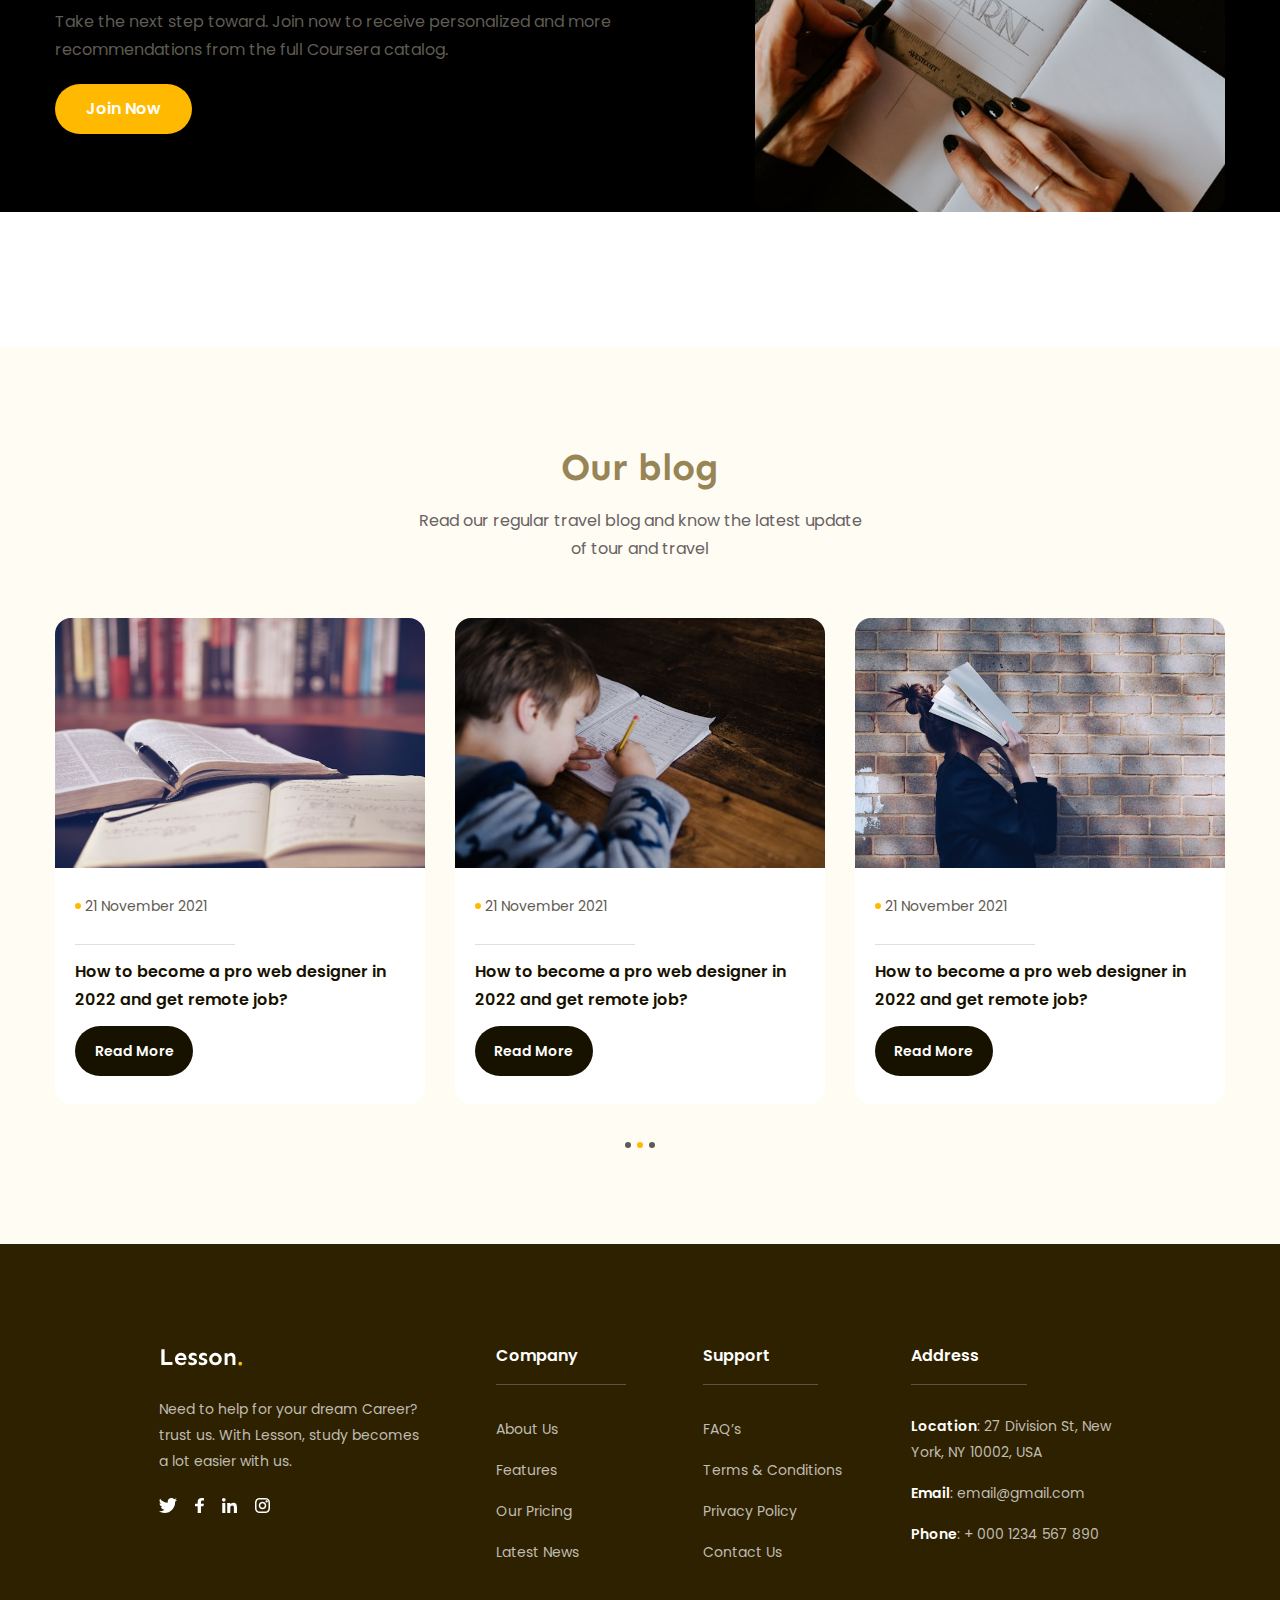
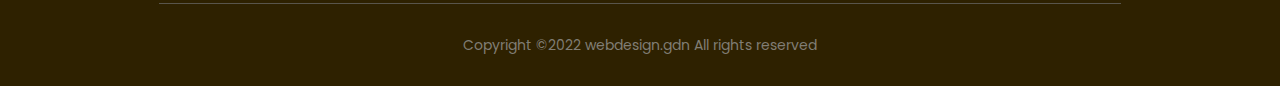
==== commit cf7ce623: "p3.1 hoàn thành mặt sau" ====
--- a/index.html
+++ b/index.html
@@ -9,7 +9,7 @@
     <link rel="preconnect" href="https://fonts.googleapis.com" />
     <link rel="preconnect" href="https://fonts.gstatic.com" crossorigin />
     <link
-      href="https://fonts.googleapis.com/css2?family=Poppins:ital,wght@0,400;0,500;0,600;0,700;0,900;1,400&family=Sen:wght@700&display=swap"
+      href="https://fonts.googleapis.com/css2?family=Poppins:ital,wght@0,200;0,300;0,400;0,500;0,600;0,700;0,900;1,400&family=Roboto:ital,wght@0,300;1,300&family=Sen&display=swap"
       rel="stylesheet"
     />
     <!-- style -->
@@ -201,36 +201,129 @@
                   <div class="flip-back-content">
                     <!-- top -->
                     <div class="image">
-                      <img src="./pic/primary-bg.svg" alt="" class="background">
-                      <img src="./pic/primary-graphic-big.svg" alt="" class="foreground">
+                      <img
+                        src="./pic/primary-bg.svg"
+                        alt=""
+                        class="background"
+                      />
+                      <img
+                        src="./pic/primary-graphic-big.svg"
+                        alt=""
+                        class="foreground"
+                      />
                       <div class="mini-content">
-                        <img src="https://resources.premierleague.com/premierleague/photos/players/250x250/p1619.png" alt="" class="henry-minipic">
-                        <p>Thierry <strong>Henry</strong></p>
-                      </div>
-                    </div>
-                    <!-- bottom -->
+                        <img
+                          src="https://resources.premierleague.com/premierleague/photos/players/250x250/p1619.png"
+                          alt=""
+                          class="henry-minipic"
+                        />
+                        <p class="henry">Thierry <strong>Henry</strong></p>
+                      </div>
+                    </div>
+                    <!-- bottom 1 -->
                     <div class="thongtin">
                       <div class="information box1">
-                        <p style="margin-top: -197px;">Personal Details</p>
+                        <p class="personal-detail">Personal Details</p>
                         <div class="nation">
                           <p>Nationality</p>
                           <div class="nation-left">
-                            <img src="https://resources.premierleague.com/premierleague/flags/FR.png" alt="">
-                            <p>France</p>
+                            <img
+                              src="https://resources.premierleague.com/premierleague/flags/FR.png"
+                              alt=""
+                            />
+                            <p class="inhoa">France</p>
                           </div>
                         </div>
+                        <!-- <hr> -->
                       </div>
                       <div class="information box2">
                         <p>Date of Birth</p>
-                        <p>17/08/1977</p>
+                        <p class="inhoa">17/08/1977</p>
                       </div>
                       <div class="information box3">
                         <p>Height</p>
-                        <p>188cm</p>
+                        <p class="inhoa">188cm</p>
                       </div>
                       <div class="information box4">
                         <p>Position</p>
-                        <p>Forward</p>
+                        <p class="inhoa">Forward</p>
+                      </div>
+                    </div>
+                    <!-- bottom 2 -->
+                    <div class="thongtin second">
+                      <div class="information box1">
+                        <p class="personal-detail">Premier League Record</p>
+                        <div class="nation">
+                          <p>Appearances</p>
+                          <div class="nation-left">
+                            <!-- <img
+                              src="https://resources.premierleague.com/premierleague/flags/FR.png"
+                              alt=""
+                            /> -->
+                            <p class="inhoa">258</p>
+                          </div>
+                        </div>
+                      </div>
+                      <div class="information box2">
+                        <p>Goals</p>
+                        <p class="inhoa">175</p>
+                      </div>
+                      <div class="information box3">
+                        <p>Assist</p>
+                        <p class="inhoa">74</p>
+                      </div>
+                      <!-- <div class="information box4">
+                        <p>Position</p>
+                        <p class="inhoa">Forward</p>
+                      </div> -->
+                    </div>
+                    <!-- bottom 3 -->
+                    <div class="thongtin second">
+                      <div class="information box1">
+                        <p class="personal-detail">Honours & Awards</p>
+                        <div class="nation">
+                          <p>Golden Boot</p>
+                          <div class="nation-left">
+                            <!-- <img
+                              src="https://resources.premierleague.com/premierleague/flags/FR.png"
+                              alt=""
+                            /> -->
+                            <p class="inhoa">4</p>
+                          </div>
+                        </div>
+                        <div class="golden-boot">
+                          <p>2001/02</p>
+                          <p>2003/04</p>
+                          <p>2004/05</p>
+                          <p>2005/06</p>
+                        </div>
+                        <!-- <hr> -->
+                      </div>
+                      <div class="information box2">
+                        <p>Player of the Season</p>
+                        <p class="inhoa">2</p>
+                      </div>
+                      <div class="pots">
+                        <p>2003/04</p>
+                        <p>2005/06</p>
+                      </div>
+                      <div class="information box3">
+                        <p>Premier League Champion</p>
+                        <p class="inhoa">2</p>
+                      </div>
+                      <div class="champion">
+                        <p>2001/02</p>
+                        <p>2003/04</p>
+                      </div>
+                      <div class="information box4">
+                        <p>Player of the Month</p>
+                        <p class="inhoa">4</p>
+                      </div>
+                      <div class="potm">
+                        <p>April 2000</p>
+                        <p>September 2002</p>
+                        <p>January 2004</p>
+                        <p>April 2004</p>
                       </div>
                     </div>
                   </div>
@@ -265,7 +358,132 @@
                   </div>
                 </div>
                 <div class="flip-back">
-                  <p>em ơi</p>
+                  <div class="flip-back-content">
+                    <!-- top -->
+                    <div class="image-bergkamp">
+                      <img
+                        src="./pic/primary-bg.svg"
+                        alt=""
+                        class="background"
+                      />
+                      <img
+                        src="./pic/primary-graphic-big.svg"
+                        alt=""
+                        class="foreground"
+                      />
+                      <div class="mini-content">
+                        <img
+                          src="https://resources.premierleague.com/premierleague/photos/players/250x250/p1608.png"
+                          alt=""
+                          class="henry-minipic"
+                        />
+                        <p class="bergkamp">Dennis <strong>Bergkamp</strong></p>
+                      </div>
+                    </div>
+                    <!-- bottom 1 -->
+                    <div class="thongtin">
+                      <div class="information box1">
+                        <p class="personal-detail">Personal Details</p>
+                        <div class="nation">
+                          <p>Nationality</p>
+                          <div class="nation-left">
+                            <img
+                              src="https://resources.premierleague.com/premierleague/flags/NL.png"
+                              alt=""
+                            />
+                            <p class="inhoa">Netherlands</p>
+                          </div>
+                        </div>
+                        <!-- <hr> -->
+                      </div>
+                      <div class="information box2">
+                        <p>Date of Birth</p>
+                        <p class="inhoa">10/05/1969</p>
+                      </div>
+                      <div class="information box3">
+                        <p>Height</p>
+                        <p class="inhoa">183cm</p>
+                      </div>
+                      <div class="information box4">
+                        <p>Position</p>
+                        <p class="inhoa">Forward</p>
+                      </div>
+                    </div>
+                    <!-- bottom 2 -->
+                    <div class="thongtin second">
+                      <div class="information box1">
+                        <p class="personal-detail">Premier League Record</p>
+                        <div class="nation">
+                          <p>Appearances</p>
+                          <div class="nation-left">
+                            <!-- <img
+                              src="https://resources.premierleague.com/premierleague/flags/FR.png"
+                              alt=""
+                            /> -->
+                            <p class="inhoa">315</p>
+                          </div>
+                        </div>
+                      </div>
+                      <div class="information box2">
+                        <p>Goals</p>
+                        <p class="inhoa">87</p>
+                      </div>
+                      <div class="information box3">
+                        <p>Assist</p>
+                        <p class="inhoa">94</p>
+                      </div>
+                      <!-- <div class="information box4">
+                        <p>Position</p>
+                        <p class="inhoa">Forward</p>
+                      </div> -->
+                    </div>
+                    <!-- bottom 3 -->
+                    <div class="thongtin second">
+                      <div class="information box1">
+                        <p class="personal-detail">Honours & Awards</p>
+                        <!-- <div class="nation">
+                          <p>Golden Boot</p>
+                          <div class="nation-left">
+                            <p class="inhoa">4</p>
+                          </div>
+                        </div>
+                        <div class="golden-boot">
+                          <p>2001/02</p>
+                          <p>2003/04</p>
+                          <p>2004/05</p>
+                          <p>2005/06</p>
+                        </div> -->
+                        <!-- <hr> -->
+                      </div>
+                      <!-- <div class="information box2">
+                        <p>Player of the Season</p>
+                        <p class="inhoa">2</p>
+                      </div>
+                      <div class="pots">
+                        <p>2003/04</p>
+                        <p>2005/06</p>
+                      </div> -->
+                      <div class="information box3">
+                        <p>Premier League Champion</p>
+                        <p class="inhoa">3</p>
+                      </div>
+                      <div class="champion">
+                        <p>1997/98</p>
+                        <p>2001/02</p>
+                        <p>2003/04</p>
+                      </div>
+                      <div class="information box4">
+                        <p>Player of the Month</p>
+                        <p class="inhoa">4</p>
+                      </div>
+                      <div class="potm">
+                        <p>August 1997</p>
+                        <p>September 1997</p>
+                        <p>March 2002</p>
+                        <p>February 2004</p>
+                      </div>
+                    </div>
+                  </div>
                 </div>
               </div>
             </div>
@@ -284,7 +502,7 @@
                     <div class="head">
                       <h3 class="title">
                         <a class="line-clamp break-all" href="#!"
-                          >Robert Pires</a
+                          >Robert Pirès</a
                         >
                       </h3>
                     </div>
@@ -298,7 +516,124 @@
                   </div>
                 </div>
                 <div class="flip-back">
-                  <p>em ơi</p>
+                  <div class="flip-back-content">
+                    <!-- top -->
+                    <div class="image-pires">
+                      <img
+                        src="./pic/primary-bg.svg"
+                        alt=""
+                        class="background"
+                      />
+                      <img
+                        src="./pic/primary-graphic-big.svg"
+                        alt=""
+                        class="foreground"
+                      />
+                      <div class="mini-content">
+                        <img
+                          src="https://resources.premierleague.com/premierleague/photos/players/250x250/p3884.png"
+                          alt=""
+                          class="henry-minipic"
+                        />
+                        <p class="pires">Robert <strong>Pirès</strong></p>
+                      </div>
+                    </div>
+                    <!-- bottom 1 -->
+                    <div class="thongtin">
+                      <div class="information box1">
+                        <p class="personal-detail">Personal Details</p>
+                        <div class="nation">
+                          <p>Nationality</p>
+                          <div class="nation-left">
+                            <img
+                              src="https://resources.premierleague.com/premierleague/flags/FR.png"
+                              alt=""
+                            />
+                            <p class="inhoa">France</p>
+                          </div>
+                        </div>
+                        <!-- <hr> -->
+                      </div>
+                      <div class="information box2">
+                        <p>Date of Birth</p>
+                        <p class="inhoa">29/10/1973</p>
+                      </div>
+                      <div class="information box3">
+                        <p>Height</p>
+                        <p class="inhoa">187cm</p>
+                      </div>
+                      <div class="information box4">
+                        <p>Position</p>
+                        <p class="inhoa">Midfielder</p>
+                      </div>
+                    </div>
+                    <!-- bottom 2 -->
+                    <div class="thongtin second">
+                      <div class="information box1">
+                        <p class="personal-detail">Premier League Record</p>
+                        <div class="nation">
+                          <p>Appearances</p>
+                          <div class="nation-left">
+                            <p class="inhoa">198</p>
+                          </div>
+                        </div>
+                      </div>
+                      <div class="information box2">
+                        <p>Goals</p>
+                        <p class="inhoa">62</p>
+                      </div>
+                      <div class="information box3">
+                        <p>Assist</p>
+                        <p class="inhoa">41</p>
+                      </div>
+                      <!-- <div class="information box4">
+                        <p>Position</p>
+                        <p class="inhoa">Forward</p>
+                      </div> -->
+                    </div>
+                    <!-- bottom 3 -->
+                    <div class="thongtin second">
+                      <div class="information box1">
+                        <p class="personal-detail">Honours & Awards</p>
+                        <!-- <div class="nation">
+                          <p>Golden Boot</p>
+                          <div class="nation-left">
+                            <p class="inhoa">4</p>
+                          </div>
+                        </div>
+                        <div class="golden-boot">
+                          <p>2001/02</p>
+                          <p>2003/04</p>
+                          <p>2004/05</p>
+                          <p>2005/06</p>
+                        </div> -->
+                        <!-- <hr> -->
+                      </div>
+                      <!-- <div class="information box2">
+                        <p>Player of the Season</p>
+                        <p class="inhoa">2</p>
+                      </div>
+                      <div class="pots">
+                        <p>2003/04</p>
+                        <p>2005/06</p>
+                      </div> -->
+                      <div class="information box3">
+                        <p>Premier League Champion</p>
+                        <p class="inhoa">2</p>
+                      </div>
+                      <div class="champion">
+                        <p>2001/02</p>
+                        <p>2003/04</p>
+                      </div>
+                      <div class="information box4">
+                        <p>Player of the Month</p>
+                        <p class="inhoa">1</p>
+                      </div>
+                      <div class="potm">
+                        <p>February 2003</p>
+                      </div>
+                    </div>
+                  </div>
                 </div>
               </div>
             </div>
--- a/assets/css/style.css
+++ b/assets/css/style.css
@@ -24,6 +24,10 @@
     font-family: "Poppins", sans-serif;
   }
   
+  div::-webkit-scrollbar {
+    width: 0;
+  }
+
   .heading-lv2 {
     color: #978556;
     font-family: var(--font-heading);
@@ -111,8 +115,8 @@
   }
   
   .header .body .Logo {
-    width: 150px;
-    height: 150px;
+    width: 110px;
+    height: 110px;
     object-fit: cover;
     margin-bottom: -3px;
     margin-top: 0;
@@ -536,14 +540,15 @@
   }
 
   /* =================flip-back=============== */
-
-  .image {
+  /* ================henry================= */
+  .image{
     position: relative;
-    /* display: flex; */
+    display: flex;
     width: 376.33px;
     height: 257px;
     align-items: center;
-    margin-top: -75px;
+    /* justify-content: center; */
+    margin-top: 688px;
   }
 
   .background {
@@ -572,32 +577,34 @@
     display: flex;
     justify-content: center;
     align-items: center;
+    overflow-y: scroll;
   }
 
   .mini-content {
     position: absolute;
     display: flex;
-    margin-top: 0;
+    margin-top: -18px;
     z-index: 3;
   }
 
   .henry-minipic {
     max-width: 10rem;
-    margin-top: -157px;
-    margin-left: 22px;
+    margin-top: -160px;
+    margin-left: 27px;
     border-radius: 50%;
     z-index: 3;
   }
 
-  .mini-content p {
+  .mini-content .henry {
     width: 50px;
-    margin-left: 33px;
-    margin-top: -96px;
+    margin-left: 46px;
+    margin-top: -106px;
     letter-spacing: 1.4px;
     line-height: 31px;
     font-weight: 600;
-  }
-
+    color: #fff;
+  }
+  
   .mini-content strong {
     font-weight: 700;
   }
@@ -605,7 +612,10 @@
   .flip-back-content .thongtin {
     padding: 0.8rem;
     border-radius: 0.8rem;
-    border: 1px solid #f5f2f5;
+    border: 1px solid #8d848d;
+    margin-top: -103px;
+    margin-right: 10px;
+    margin-left: 10px;
   }
 
   .information .box1 p{
@@ -622,15 +632,130 @@
     gap: 10px;
   }
 
+  .golden-boot {
+    display: flex;
+    flex-direction: column;
+    /* gap: 4px; */
+    /* margin-top: 14px;
+    margin-bottom: -14px; */
+    font-size: 1.6rem;
+    line-height: 2.4rem;
+    margin: .6rem 0 -1.3rem 0;
+    font-weight: 300;
+    font-family: "Roboto", sans-serif;
+  }
+
+  .pots {
+    display: flex;
+    flex-direction: column;
+    /* gap: 4px; */
+    /* margin-top: 14px;
+    margin-bottom: -14px; */
+    font-size: 1.6rem;
+    line-height: 2.4rem;
+    margin: -1.1rem 0 -1.3rem 0;
+    font-weight: 300;
+    font-family: "Roboto", sans-serif;
+  }
+
+  .champion {
+    display: flex;
+    flex-direction: column;
+    /* gap: 4px; */
+    /* margin-top: 14px;
+    margin-bottom: -14px; */
+    font-size: 1.6rem;
+    line-height: 2.4rem;
+    margin: -1.1rem 0 -1.3rem 0;
+    font-weight: 300;
+    font-family: "Roboto", sans-serif;
+  }
+
+  .potm {
+    display: flex;
+    flex-direction: column;
+    /* gap: 4px; */
+    /* margin-top: 14px;
+    margin-bottom: -14px; */
+    font-size: 1.6rem;
+    line-height: 2.4rem;
+    margin: -1.1rem 0 -1.3rem 0;
+    font-weight: 300;
+    font-family: "Roboto", sans-serif;
+  }
+
   .thongtin {
     display: flex;
     flex-direction: column;
     gap: 30px;
   }
 
+  .thongtin p {
+    font-size: 1.1rem;
+  }
+
+  .thongtin .box1 .personal-detail{
+    font-weight: 700;
+    margin-bottom: 9px;
+    line-height: 3rem;
+    font-size: 1.34rem;
+  }
+
+  .inhoa {
+    font-weight: 700;
+  }
+
   .box2,.box3,.box4 {
     display: flex;
     justify-content: space-between;
+  }
+
+  .flip-back .second {
+    margin-top: 10px;
+  }
+
+  /* =========bergkamp=========== */
+
+  .image-bergkamp{
+    position: relative;
+    display: flex;
+    width: 376.33px;
+    height: 257px;
+    align-items: center;
+    /* justify-content: center; */
+    margin-top: 449px;
+  }
+
+  .mini-content .bergkamp {
+    width: 50px;
+    margin-left: 29px;
+    margin-top: -106px;
+    letter-spacing: 1.4px;
+    line-height: 31px;
+    font-weight: 600;
+    color: #fff;
+  }
+
+  /* =================pires================ */
+
+  .image-pires{
+    position: relative;
+    display: flex;
+    width: 376.33px;
+    height: 257px;
+    align-items: center;
+    /* justify-content: center; */
+    margin-top: 294px;
+  }
+
+  .mini-content .pires {
+    width: 50px;
+    margin-left: 45px;
+    margin-top: -106px;
+    letter-spacing: 1.4px;
+    line-height: 31px;
+    font-weight: 600;
+    color: #fff;
   }
 
   /* ====================feedback================ */
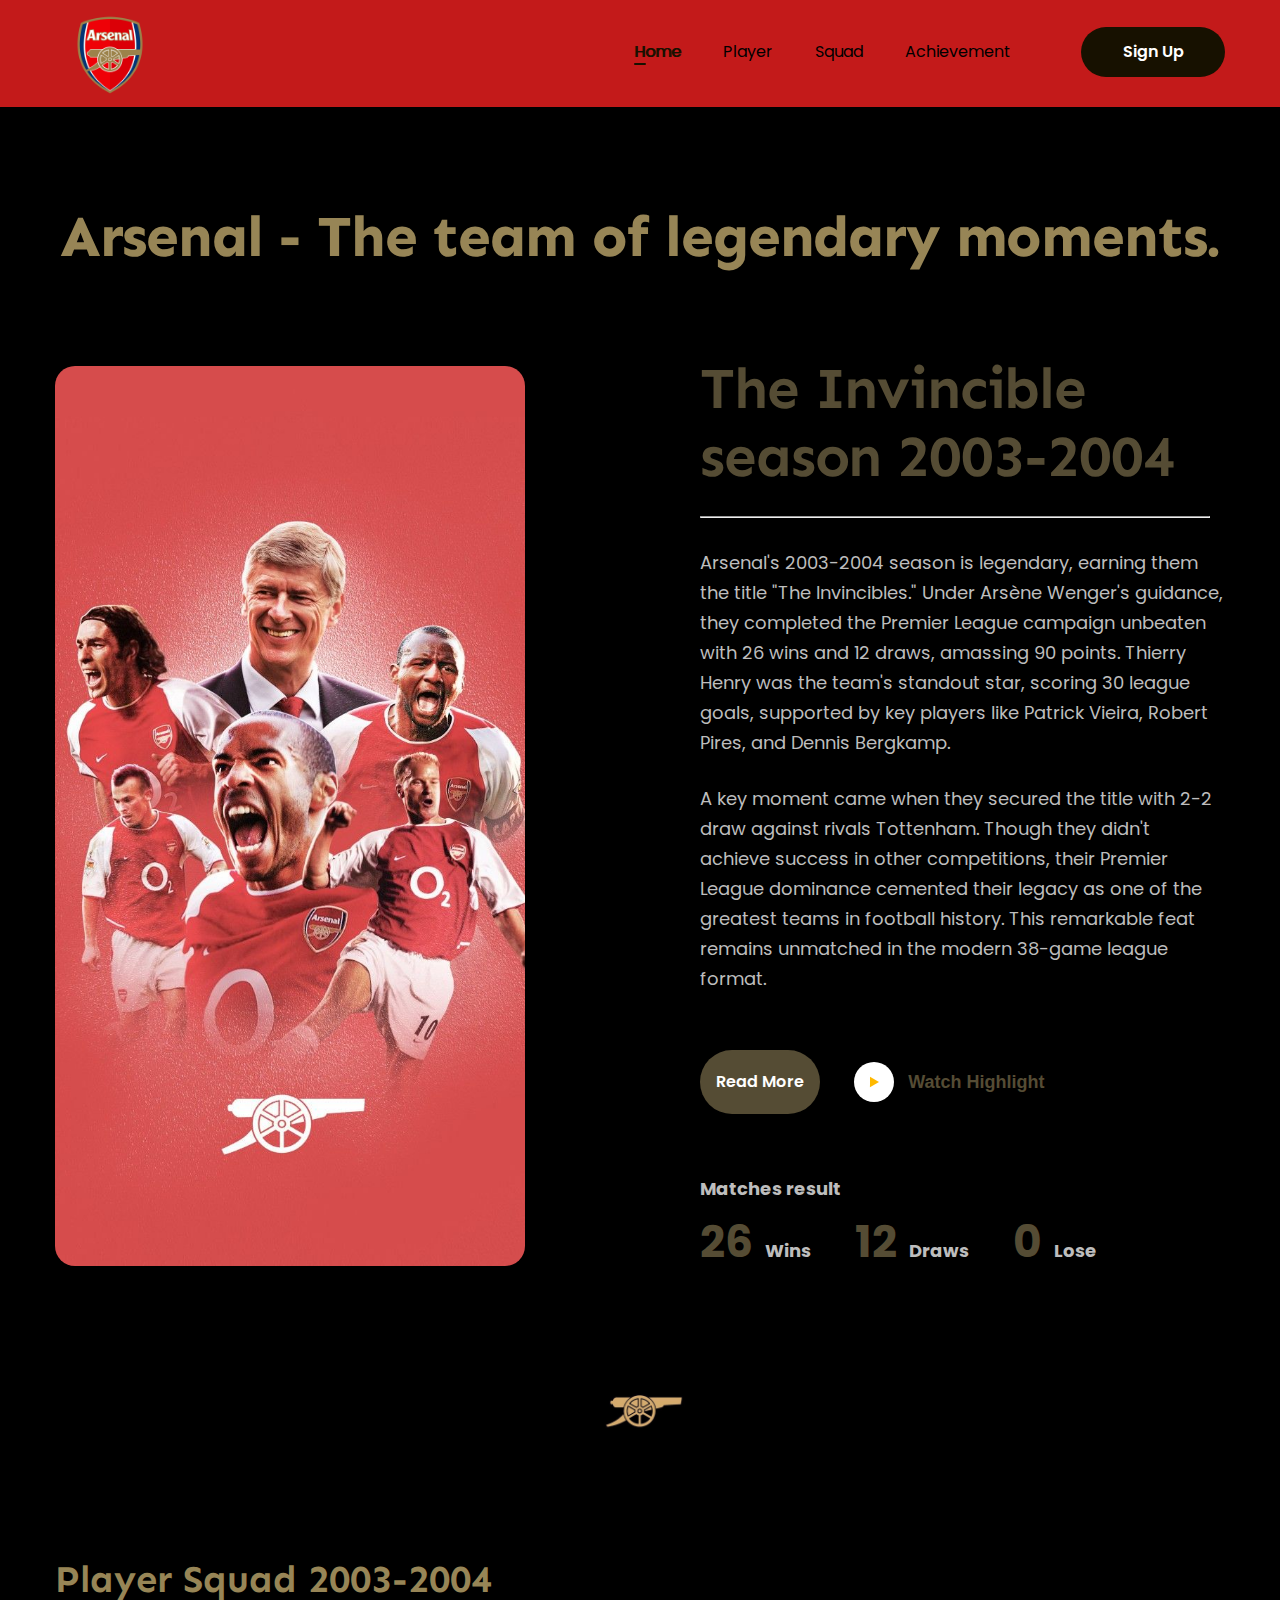
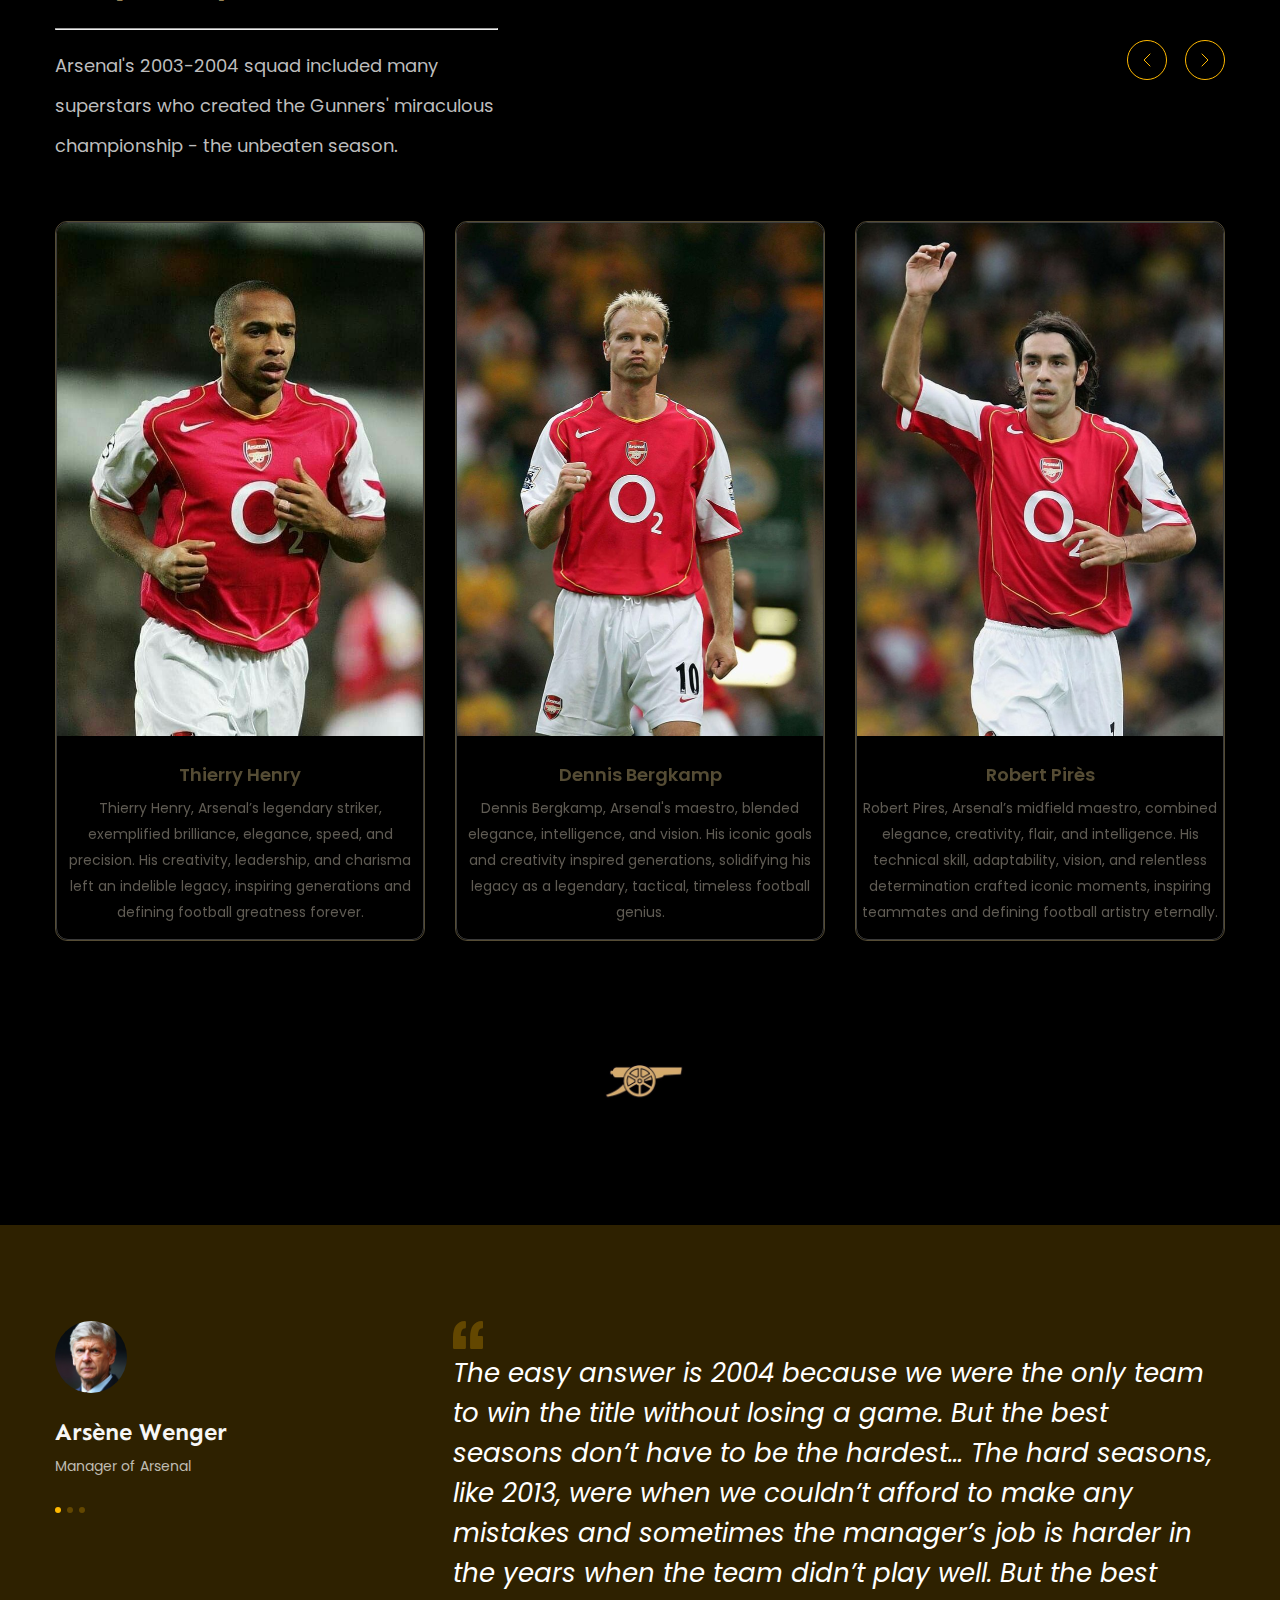
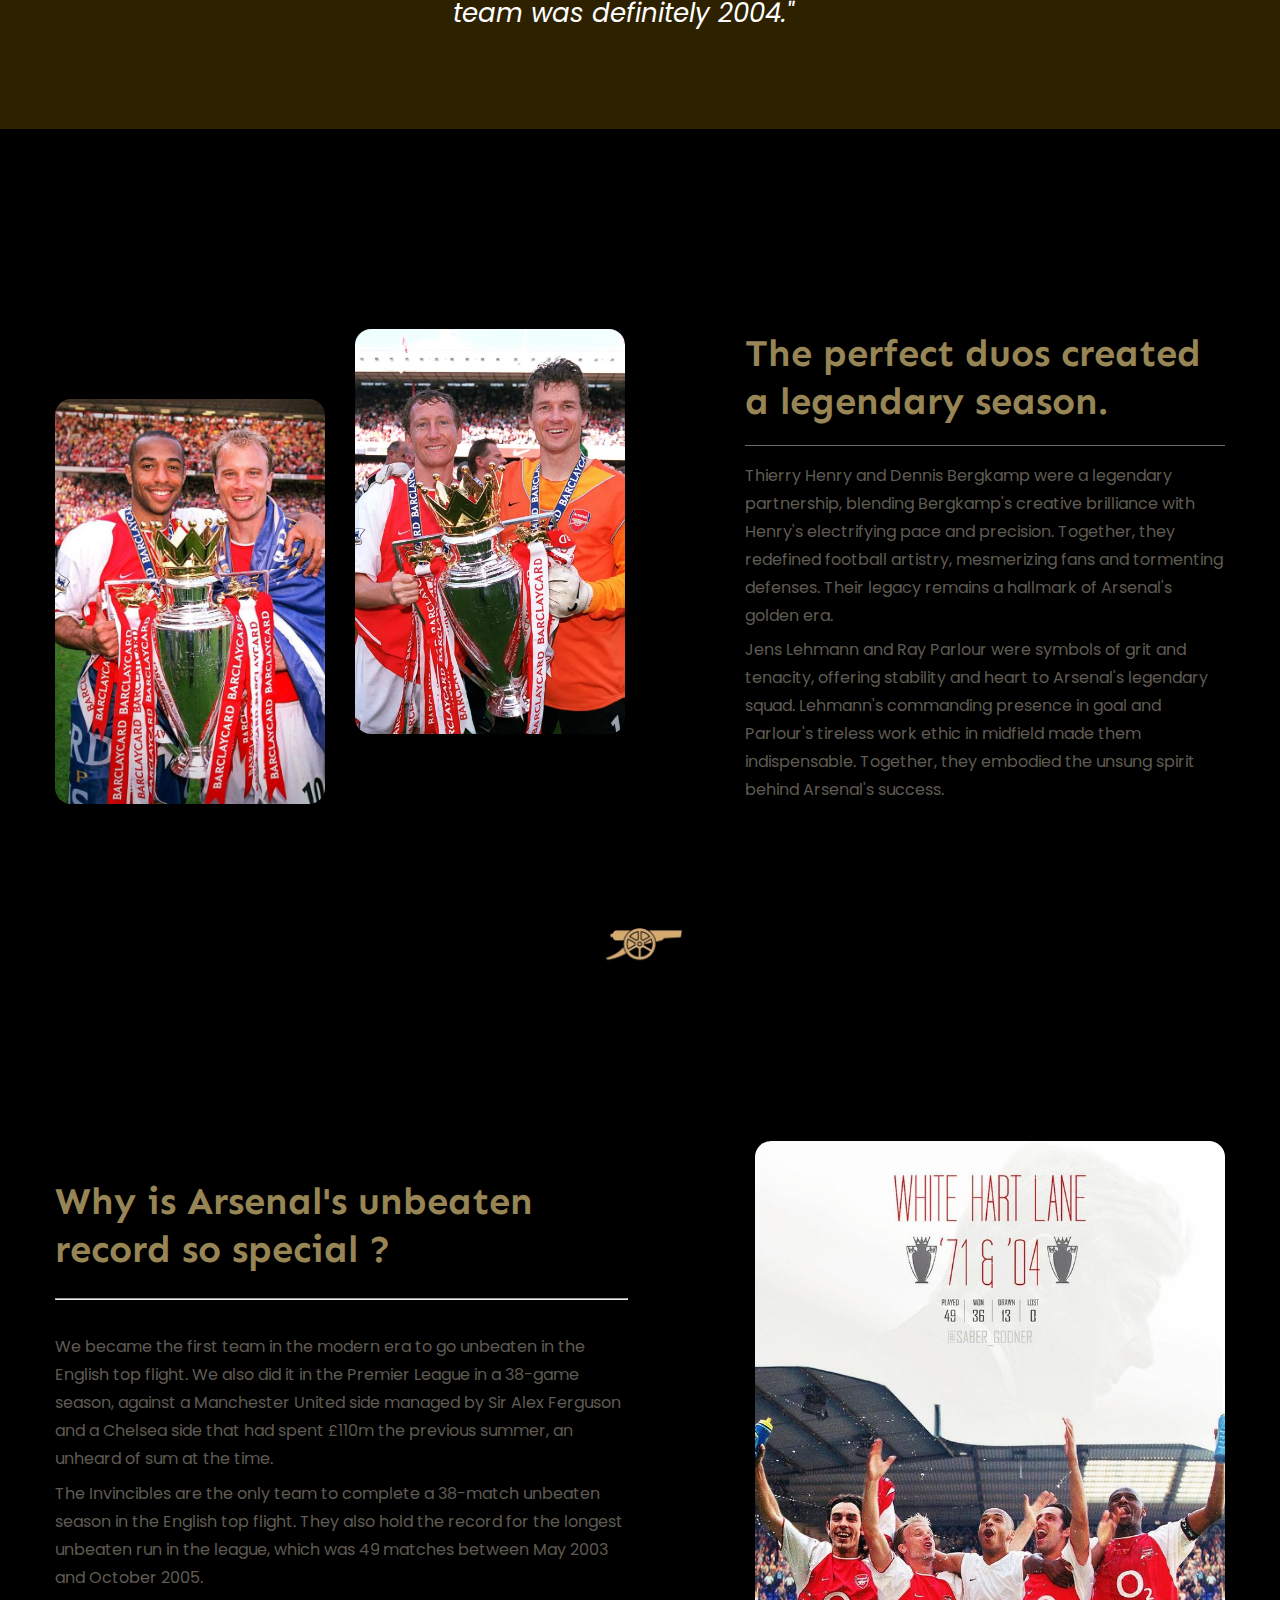
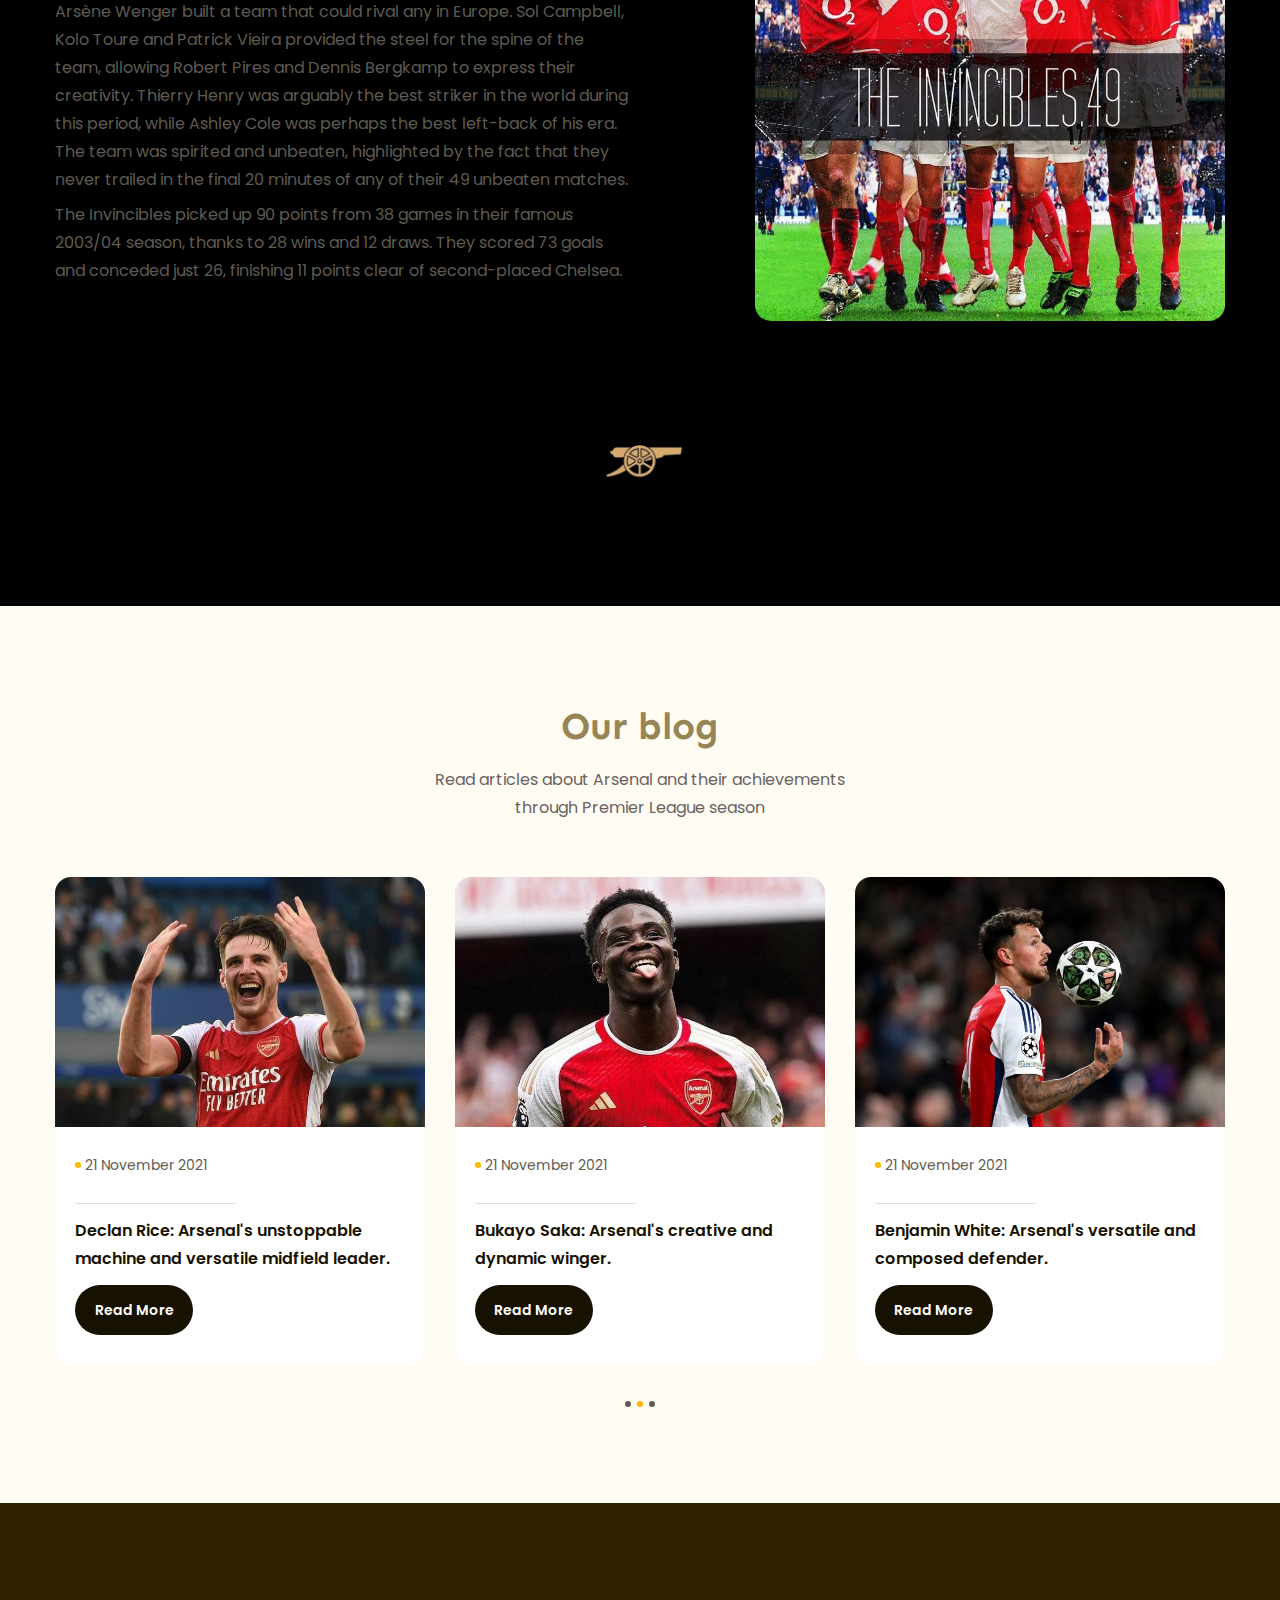
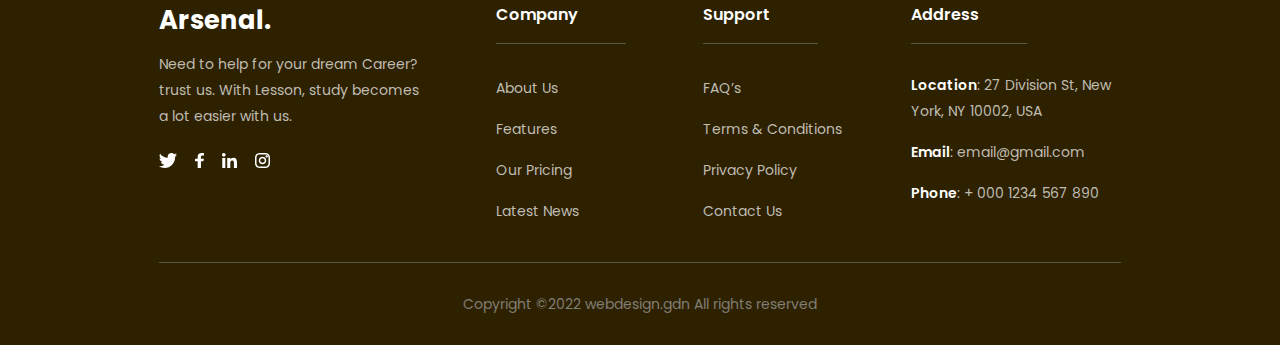
==== commit 48e15317: "p4 hoàn thành" ====
--- a/index.html
+++ b/index.html
@@ -175,7 +175,7 @@
                 <div class="flip-front">
                   <a href="#!">
                     <img
-                      src="./pic/henry3.jpg"
+                      src="./pic/henry.jpg"
                       alt="Basic web design"
                       class="thumb"
                     />
@@ -229,7 +229,7 @@
                           <div class="nation-left">
                             <img
                               src="https://resources.premierleague.com/premierleague/flags/FR.png"
-                              alt=""
+                              alt="France"
                             />
                             <p class="inhoa">France</p>
                           </div>
@@ -808,21 +808,52 @@
           <div class="body">
             <div class="images">
               <img
-                src="./pic/kelly-sikkema-Kl1gC0ve620-unsplash.jpg"
+                src="./pic/vodich.jpg"
                 alt="Learner outcomes through our awesome platform"
               />
             </div>
             <div class="content">
               <h2 class="heading-lv2">
-                Take the next step toward your personal and professional goals
-                with Lesson.
+                Why is Arsenal's unbeaten record so special ?
               </h2>
+              <hr />
               <p class="desc">
-                Take the next step toward. Join now to receive personalized and
-                more recommendations from the full Coursera catalog.
+                We became the first team in the modern era to go unbeaten in the
+                English top flight. We also did it in the Premier League in a
+                38-game season, against a Manchester United side managed by Sir
+                Alex Ferguson and a Chelsea side that had spent £110m the
+                previous summer, an unheard of sum at the time.
               </p>
-              <a href="#!" class="btn cta-btn">Join Now</a>
-            </div>
+              <br />
+              <p class="desc">
+                The Invincibles are the only team to complete a 38-match
+                unbeaten season in the English top flight. They also hold the
+                record for the longest unbeaten run in the league, which was 49
+                matches between May 2003 and October 2005.
+              </p>
+              <br />
+              <p class="desc">
+                Arsène Wenger built a team that could rival any in Europe. Sol
+                Campbell, Kolo Toure and Patrick Vieira provided the steel for
+                the spine of the team, allowing Robert Pires and Dennis Bergkamp
+                to express their creativity. Thierry Henry was arguably the best
+                striker in the world during this period, while Ashley Cole was
+                perhaps the best left-back of his era. The team was spirited and
+                unbeaten, highlighted by the fact that they never trailed in the
+                final 20 minutes of any of their 49 unbeaten matches.
+              </p>
+              <br />
+              <p class="desc">
+                The Invincibles picked up 90 points from 38 games in their
+                famous 2003/04 season, thanks to 28 wins and 12 draws. They
+                scored 73 goals and conceded just 26, finishing 11 points clear
+                of second-placed Chelsea.
+              </p>
+              <!-- <a href="#!" class="btn cta-btn">Join Now</a> -->
+            </div>
+          </div>
+          <div class="logo-bottom">
+            <img src="./pic/bottom.jpg" alt="logo" class="logo-bottom-mini" />
           </div>
         </div>
       </div>
@@ -833,8 +864,8 @@
           <div class="blog-top">
             <h2 class="heading-lv2">Our blog</h2>
             <p class="desc">
-              Read our regular travel blog and know the latest update of tour
-              and travel
+              Read articles about Arsenal and their achievements through Premier
+              League season
             </p>
           </div>
           <div class="blog-list">
@@ -842,7 +873,7 @@
             <div class="item">
               <a href="#!"
                 ><img
-                  src="./pic/aaron-burden-QJDzYT_K8Xg-unsplash.jpg"
+                  src="./pic/rice.jpg"
                   alt="How to become a pro web designer in 2022 and get remote job?"
                   class="thumb"
               /></a>
@@ -851,7 +882,8 @@
                 <hr width="160px" size="1px" color="#e2dfda" />
                 <a href="#!">
                   <h3 class="title">
-                    How to become a pro web designer in 2022 and get remote job?
+                    Declan Rice: Arsenal's unstoppable machine and versatile
+                    midfield leader.
                   </h3>
                 </a>
                 <a href="#!" class="btn">Read More</a>
@@ -862,7 +894,7 @@
             <div class="item">
               <a href="#!"
                 ><img
-                  src="./pic/annie-spratt-ORDz1m1-q0I-unsplash.jpg"
+                  src="./pic/saka.jpg"
                   alt="How to become a pro web designer in 2022 and get remote job?"
                   class="thumb"
               /></a>
@@ -871,7 +903,7 @@
                 <hr width="160px" size="1px" color="#e2dfda" />
                 <a href="#!">
                   <h3 class="title">
-                    How to become a pro web designer in 2022 and get remote job?
+                    Bukayo Saka: Arsenal's creative and dynamic winger.
                   </h3>
                 </a>
                 <a href="#!" class="btn">Read More</a>
@@ -882,7 +914,7 @@
             <div class="item">
               <a href="#!"
                 ><img
-                  src="./pic/siora-photography-hgFY1mZY-Y0-unsplash.jpg"
+                  src="./pic/white.jpg"
                   alt="How to become a pro web designer in 2022 and get remote job?"
                   class="thumb"
               /></a>
@@ -891,7 +923,7 @@
                 <hr width="160px" size="1px" color="#e2dfda" />
                 <a href="#!">
                   <h3 class="title">
-                    How to become a pro web designer in 2022 and get remote job?
+                    Benjamin White: Arsenal's versatile and composed defender.
                   </h3>
                 </a>
                 <a href="#!" class="btn">Read More</a>
@@ -1034,22 +1066,22 @@
         <div class="row">
           <!-- column 1 -->
           <div class="column">
-            <img src="./pic/logo2.svg" alt="lesson." class="logo" />
+            <strong>Arsenal.</strong>
             <p class="desc">
               Need to help for your dream Career? trust us. With Lesson, study
               becomes a lot easier with us.
             </p>
             <div class="socials">
-              <a href="">
+              <a href="https://x.com/arsenal/?lang=vi" target="_blank">
                 <img src="./icon/Twitter.svg" alt="Twitter" class="icon" />
               </a>
-              <a href="">
+              <a href="https://www.facebook.com/Arsenal/?locale=vi_VN" target="_blank">
                 <img src="./icon/Facebook.svg" alt="FB" class="icon" />
               </a>
-              <a href="">
+              <a href="https://uk.linkedin.com/company/arsenal-f-c" target="_blank">
                 <img src="./icon/Linkedin.svg" alt="Linkedin" class="icon" />
               </a>
-              <a href="">
+              <a href="https://www.instagram.com/arsenal/" target="_blank">
                 <img src="./icon/Instagram.svg" alt="Instagram" class="icon" />
               </a>
             </div>
--- a/assets/css/style.css
+++ b/assets/css/style.css
@@ -837,7 +837,7 @@
   
   .feature {
     margin-top: 0px;
-    padding: 200px 0 0px;
+    padding: 200px 0 78px;
     background-color: black;
   }
   
@@ -880,7 +880,7 @@
   }
 
   .feature .desc {
-    margin-top: 13px;
+    margin-top: 6px;
     color: #5f5b53;
     font-size: 16px;
     line-height: 28px;
@@ -892,11 +892,12 @@
     width: 137px;
     height: 50px;
   }
-  
+
   /* ===================feature 2================= */
   
   .feature-2nd {
-    margin-top: 70px;
+    margin-top: -225px;
+    padding-bottom: 1px;
   }
   
   .feature-2nd .body {
@@ -905,7 +906,7 @@
   
   .feature-2nd .images img {
     width: 470px;
-    height: 440px;
+    height: 780px;
     object-fit: cover;
   }
   
@@ -913,12 +914,26 @@
     width: 49%;
   }
   
-  
+  .feature-2nd hr {
+    width: 100%;
+    height: 1px;
+  }
+
+  .feature-2nd .desc {
+    margin-top: -19px;
+    color: #5f5b53;
+    font-size: 16px;
+    line-height: 28px;
+  }
+
+  .feature-2nd .content .desc:first-of-type {
+    margin-top: 20px;
+  }
 
   /* ======================Blogs================= */
   
   .blogs {
-    margin-top: 135px;
+    margin-top: 0px;
     padding: 96px 0;
     background: #fffcf4;
   }
@@ -1058,10 +1073,24 @@
     width: 21.6%;
   }
   
+  .footer .column strong {
+    color: white;
+    font-weight: 700;
+  }
+
   .footer .row .column:first-child {
     width: 35%;
-  }
-  
+    margin-top: 9px;
+  }
+  
+  .footer .Logo {
+    width: 42px;
+    height: 42px;
+    object-fit: cover;
+    margin-bottom: -3px;
+    margin-top: 0;
+  }
+
   .footer .desc {
     margin-top: 18px;
     max-width: 267px;
